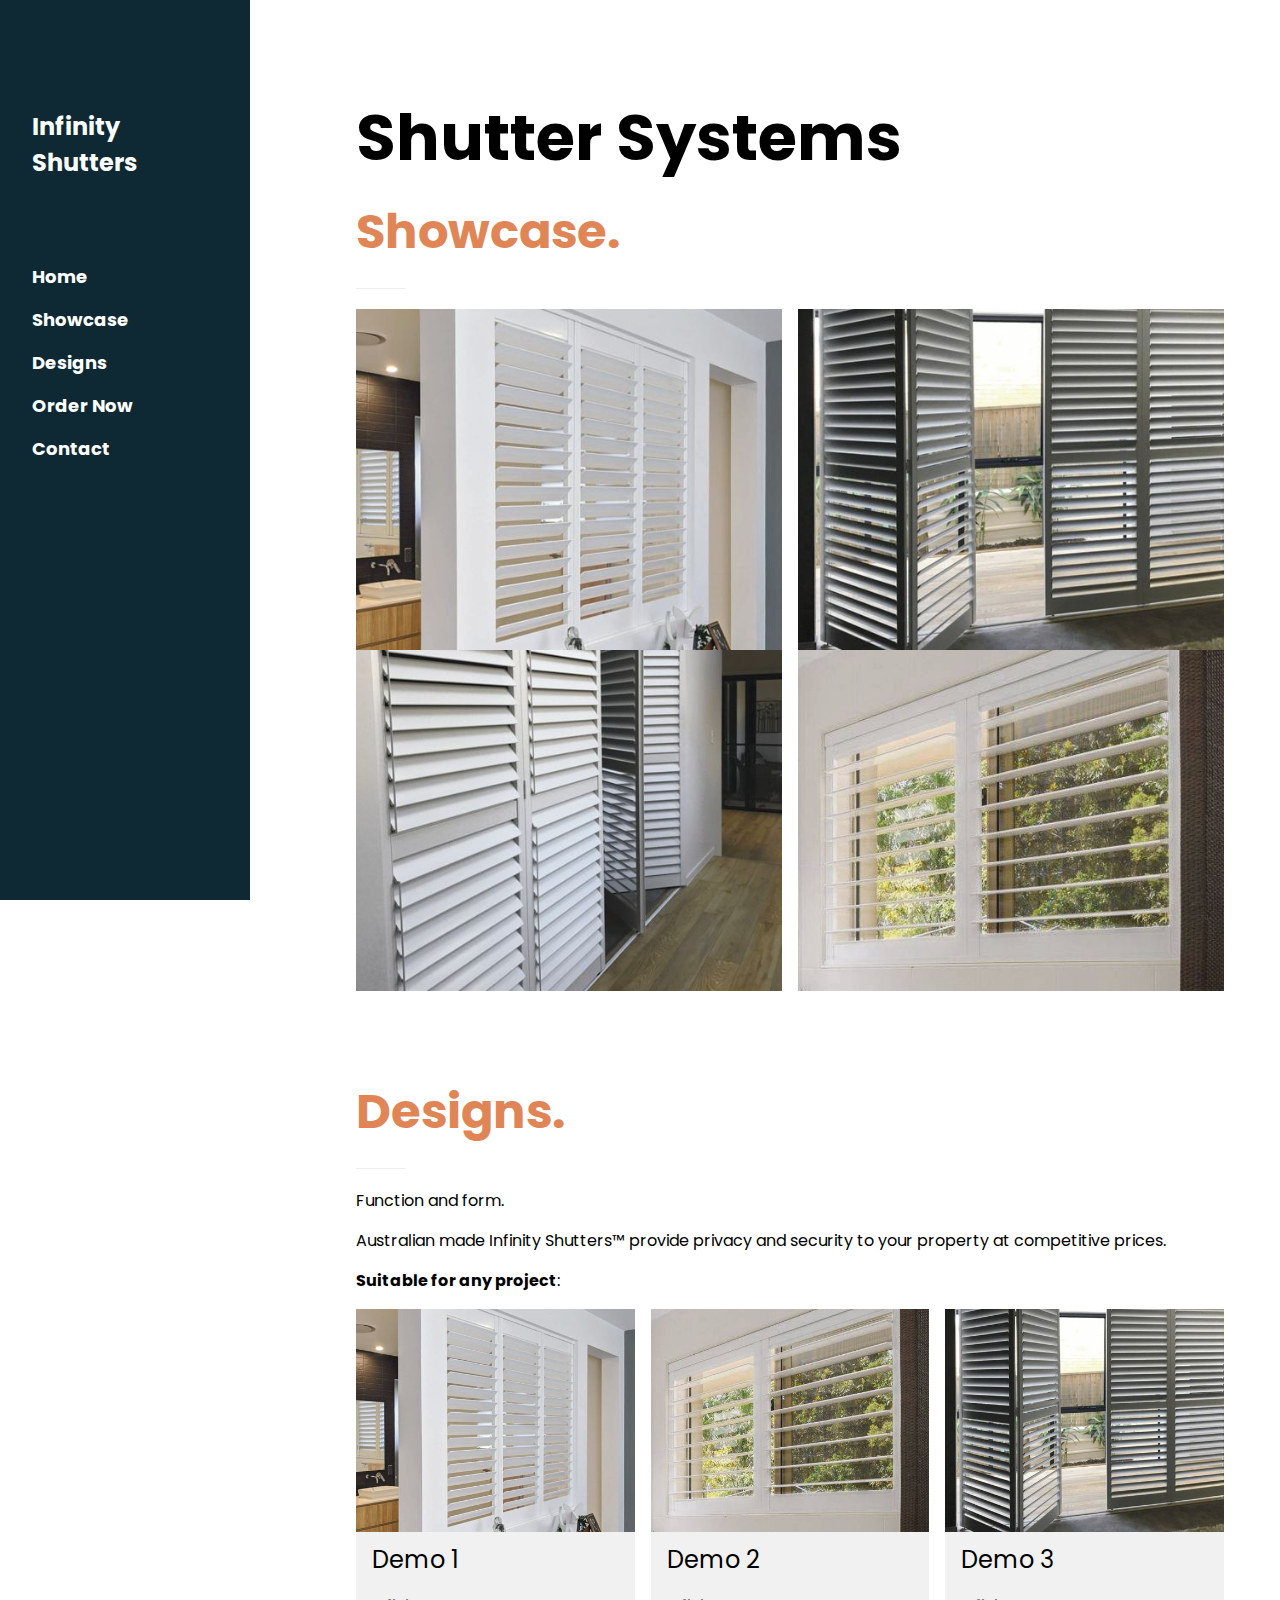
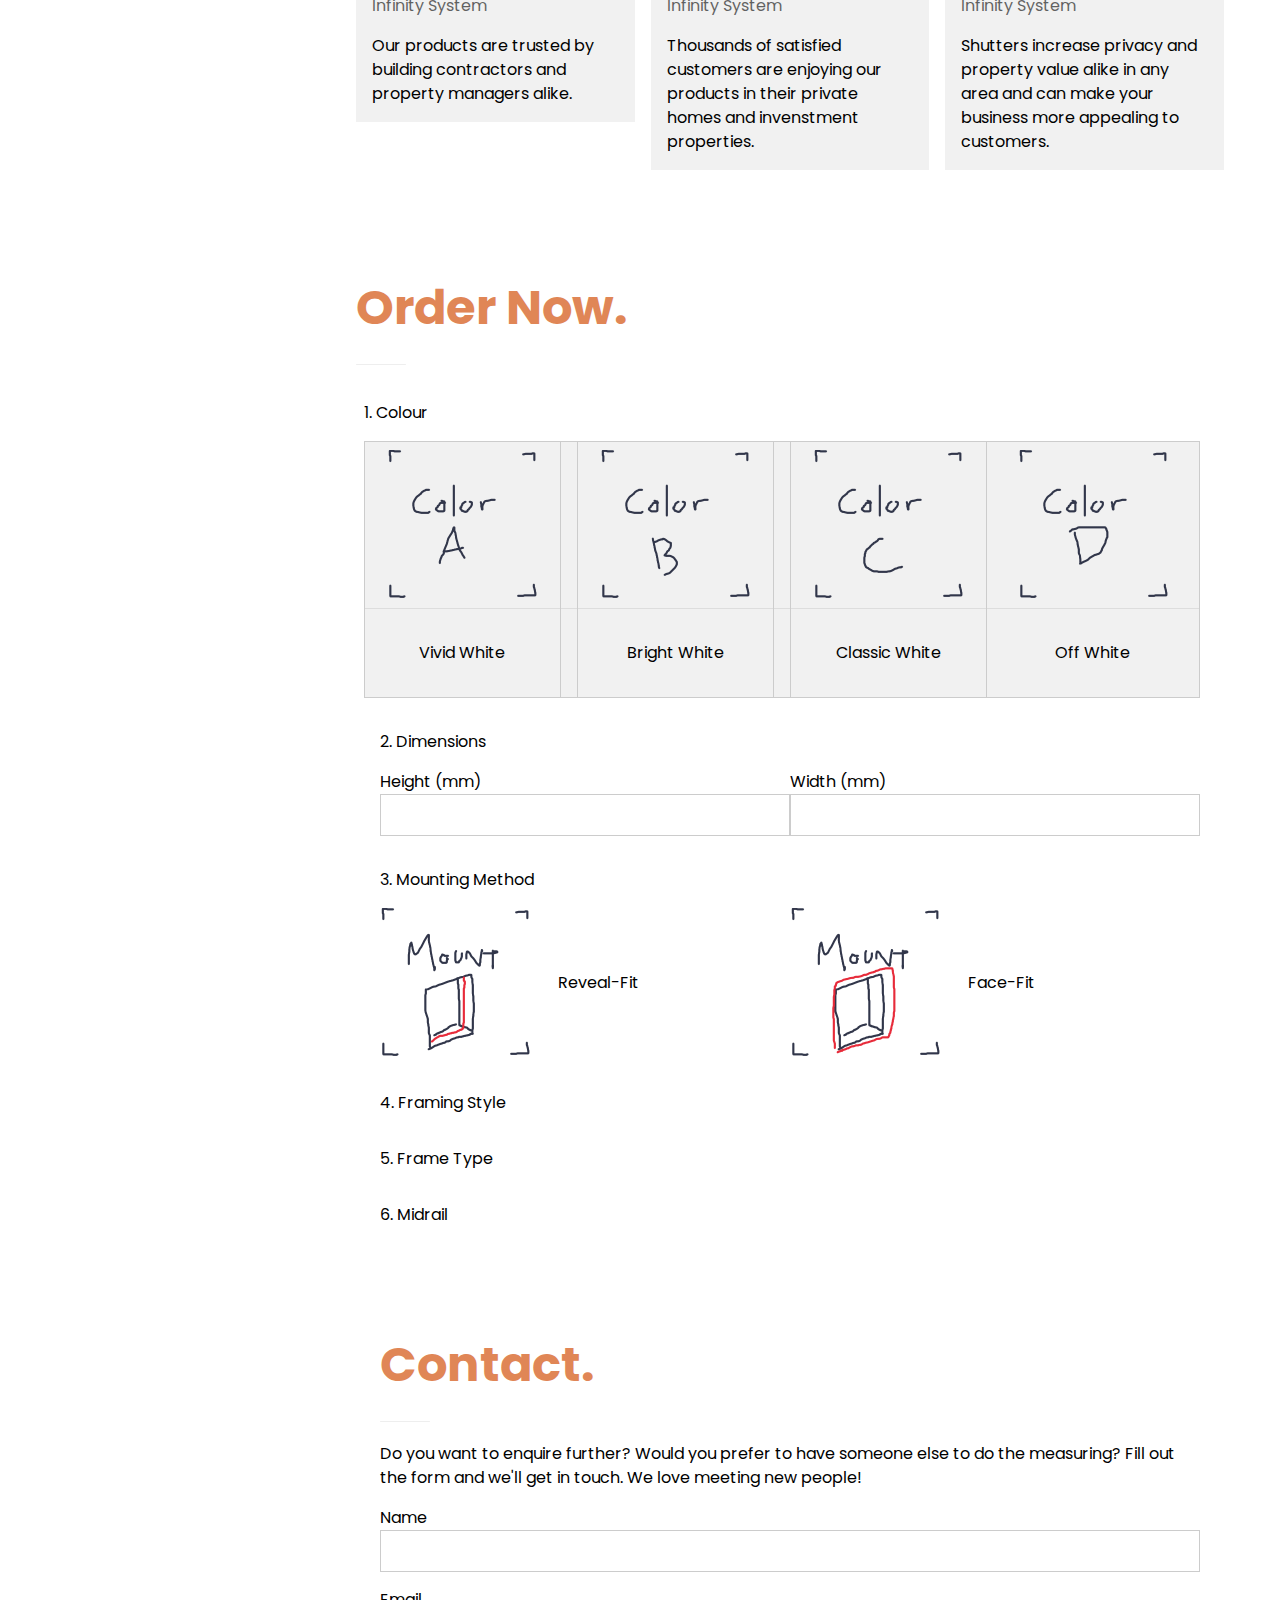
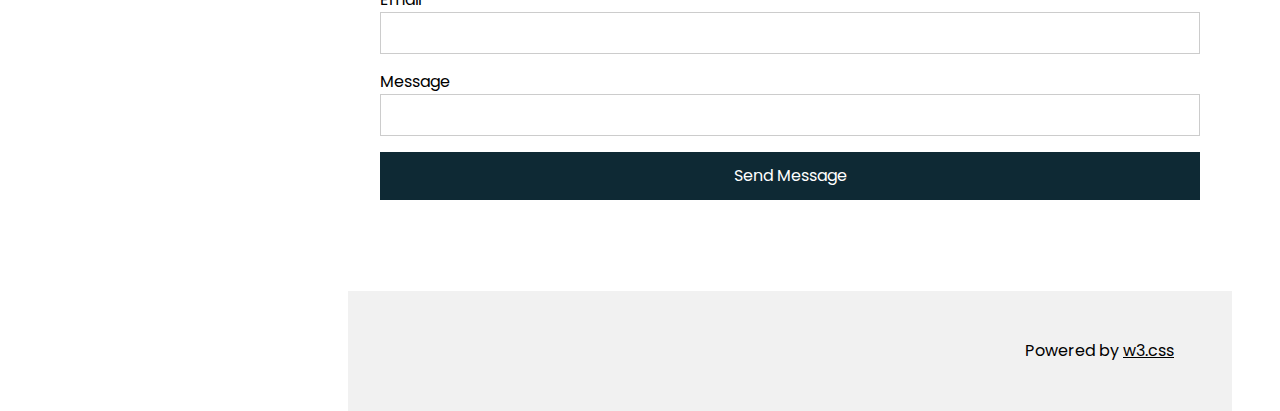
==== index.html @ ec39235b "Add files via upload" ====
<!DOCTYPE html>
<html lang="en">

<head>
<title>Infinity Plantation Shutters</title>
    <meta charset="UTF-8">
    <meta name="viewport" content="width=device-width, initial-scale=1">
    <link rel="stylesheet" href="styles.css">
    <link rel="stylesheet" href="https://fonts.googleapis.com/css?family=Poppins">

    <link rel="icon" href="img/ico_logo.png">
    <script src="code.js"></script> 

    <style>
        body,h1,h2,h3,h4,h5 {font-family: "Poppins", sans-serif}
        body {font-size:16px;}
        .w3-third img{margin-bottom:-6px;margin-top:16px;opacity:0.8;cursor:pointer}
        .w3-third img:hover{opacity:1}
    </style>
</head>

<body>
    <!-- Sidebar/menu -->
    <nav class="w3-sidebar theme-color w3-collapse w3-top w3-large w3-padding" style="z-index:3;width:250px;font-weight:bold;" id="mySidebar"><br>
        <a href="javascript:void(0)" onclick="w3_close()" class="w3-button w3-hide-large w3-display-topleft" style="width:100%;font-size:22px">Close Menu</a>
        <div class="w3-container">
            <h3 class="w3-padding-64"><b>Infinity<br>Shutters</b></h3>
        </div>
        <div class="w3-bar-block">
            <a href="#" onclick="w3_close()" class="w3-bar-item w3-button w3-hover-white">Home</a> 
            <a href="#showcase" onclick="w3_close()" class="w3-bar-item w3-button w3-hover-white">Showcase</a> 
            <a href="#designs" onclick="w3_close()" class="w3-bar-item w3-button w3-hover-white">Designs</a> 
            <a href="#order" onclick="w3_close()" class="w3-bar-item w3-button w3-hover-white">Order Now</a> 
            <a href="#contact" onclick="w3_close()" class="w3-bar-item w3-button w3-hover-white">Contact</a>
        </div>
    </nav>

    <!-- Top menu on small screens -->
    <header class="w3-container w3-top w3-hide-large theme-color w3-xlarge w3-padding">
    <a href="javascript:void(0)" class="w3-button theme-color w3-margin-right" onclick="w3_open()">☰</a>
    <span>Shutter Website</span>
    </header>

    <!-- Overlay effect when opening sidebar on small screens -->
    <div class="w3-overlay w3-hide-large" onclick="w3_close()" style="cursor:pointer" title="close side menu" id="myOverlay"></div>

    <!-- !PAGE CONTENT! -->
    <div class="w3-main" style="margin-left:340px;margin-right:40px">

    <!-- Header -->
    <div class="w3-container" style="margin-top:80px" id="showcase">
        <h1 class="w3-jumbo"><b>Shutter Systems</b></h1>
        <h1 class="w3-xxxlarge theme-text"><b>Showcase.</b></h1>
        <hr style="width:50px;border:5px solid theme-color" class="w3-round">
    </div>
    
    <!-- Photo grid (modal) -->
    <div class="w3-row-padding">
        <div class="w3-half">
            <img src="/img/thmb/inf1.jpg" style="width:100%" onclick="onClick(this)" alt="DESCRIBE IT TO ME">
            <img src="/img/thmb/inf2.jpg" style="width:100%" onclick="onClick(this)" alt="DESCRIBE IT TO ME">
        </div>

        <div class="w3-half">
            <img src="/img/thmb/inf3.jpg" style="width:100%" onclick="onClick(this)" alt="DESCRIBE IT TO ME">
            <img src="/img/thmb/inf4.jpg" style="width:100%" onclick="onClick(this)" alt="DESCRIBE IT TO ME">
        </div>
    </div>

    <!-- Modal for full size images on click-->
    <div id="modal01" class="w3-modal w3-black" style="padding-top:0" onclick="this.style.display='none'">
        <span class="w3-button w3-black w3-xxlarge w3-display-topright">×</span>
        <div class="w3-modal-content w3-animate-zoom w3-center w3-transparent w3-padding-64">
        <img id="img01" class="w3-image">
        <p id="caption"></p>
        </div>
    </div>
    
    <!-- Designs -->
    <div class="w3-container" id="designs" style="margin-top:75px">
        <h1 class="w3-xxxlarge theme-text"><b>Designs.</b></h1>
        <hr style="width:50px;border:5px solid theme-color" class="w3-round">
        <p>Function and form.</p>
        <p>Australian made Infinity Shutters™ provide privacy and security to your property at competitive prices.
        </p>
        <p><b>Suitable for any project</b>:</p>
    </div>

       <!-- Examples -->
    <div class="w3-row-padding">
        <div class="w3-col m4 w3-margin-bottom">
        <div class="w3-light-grey">
            <img src="/img/thmb/inf1.jpg" alt="productdemo 1" style="width:100%">
            <div class="w3-container">
            <h3>Demo 1</h3>
            <p class="w3-opacity">Infinity System</p>
            <p>Our products are trusted by building contractors and property managers alike.</p>
            </div>
        </div>
        </div>
        <div class="w3-col m4 w3-margin-bottom">
        <div class="w3-light-grey">
            <img src="/img/thmb/inf4.jpg" alt="productdemo 2" style="width:100%">
            <div class="w3-container">
            <h3>Demo 2</h3>
            <p class="w3-opacity">Infinity System</p>
            <p>Thousands of satisfied customers are enjoying our products in their private homes and invenstment properties.</p>
            </div>
        </div>
        </div>
        <div class="w3-col m4 w3-margin-bottom">
        <div class="w3-light-grey">
            <img src="/img/thmb/inf3.jpg" alt="productdemo 3" style="width:100%">
            <div class="w3-container">
            <h3>Demo 3</h3>
            <p class="w3-opacity">Infinity System</p>
            <p>Shutters increase privacy and property value alike in any area and can make your business more appealing to customers.</p>
            </div>
        </div>
        </div>
    </div>

    <!-- Order Form Header -->
    <div class="w3-container" id="order" style="margin-top:75px">
        <h1 class="w3-xxxlarge theme-text"><b>Order Now.</b></h1>
        <hr style="width:50px;border:5px solid theme-color" class="w3-round">
    </div>

    <!-- Order Pipeline -->
    <div class="w3-row-padding">
        
        <!-- color -->
        <div class="w3-container">
            <p>1. Colour</p>
            <div class="w3-quarter w3-margin-bottom">
                <ul class="w3-ul w3-light-grey w3-center w3-border w3-margin-right">
                    <li>
                        <img src="/img/options/color_a.png" style="width: 150px; height: 150px" onclick="" alt="vivid white">
                    </li>
                    <li class="w3-padding-16">
                        <p>Vivid White</p>
                    </li>
                </ul>
            </div>
            <div class="w3-quarter w3-margin-bottom">
                <ul class="w3-ul w3-light-grey w3-center w3-border w3-margin-right">
                    <li>
                        <img src="/img/options/color_b.png" style="width: 150px; height: 150px" onclick="" alt="vivid white">
                    </li>
                    <li class="w3-padding-16">
                        <p>Bright White</p>
                    </li>
                </ul>
            </div>
            <div class="w3-quarter w3-margin-bottom">
                <ul class="w3-ul w3-light-grey w3-center w3-border w3-margin-right">
                    <li>
                        <img src="/img/options/color_c.png" style="width: 150px; height: 150px" onclick="" alt="vivid white">
                    </li>
                    <li class="w3-padding-16">
                        <p>Classic White</p>
                    </li>
                </ul>
            </div>
            <div class="w3-fifth w3-margin-bottom">
                <ul class="w3-ul w3-light-grey w3-center w3-border w3-margin-right">
                    <li>
                        <img src="/img/options/color_d.png" style="width: 150px; height: 150px" onclick="" alt="vivid white">
                    </li>
                    <li class="w3-padding-16">
                        <p>Off White</p>
                    </li>
                </ul>
            </div>
        <div>

        <!-- Size -->
        <div class="w3-container">
            <p>2. Dimensions</p>
            <div class="w3-half w3-margin-bottom">
                <label>Height (mm)</label>
                <input class="w3-input w3-border" type="text" name="Height" required>
            </div>
            <div class="w3-half w3-margin-bottom">
                <label>Width (mm)</label>
                <input class="w3-input w3-border" type="text" name="Width" required>
            </div>
        </div>

        <!-- Mount -->
        <div class="w3-container">
            <p>3. Mounting Method</p>
            <div class="w3-half w3-margin-bottom">
                <img src="/img/options/mount_a.png" style="width: 150px; height: 150px" onclick="" alt="vivid white">
                <button class="w3-button w3-white w3-padding-large w3-hover-black">Reveal-Fit</button>
            </div>
            <div class="w3-half w3-margin-bottom">
                <img src="/img/options/mount_b.png" style="width: 150px; height: 150px" onclick="" alt="vivid white">
                <button class="w3-button w3-white w3-padding-large w3-hover-black">Face-Fit</button>
            </div>
        </div>

        <!-- Sides -->
        <div class="w3-container">
            <p>4. Framing Style</p>
        </div>

        <!-- Frame -->
        <div class="w3-container">
            <p>5. Frame Type</p>
        </div>

        <!-- Midrail -->
        <div class="w3-container">
            <p>6. Midrail</p>
        </div>

    </div>
    
    <!-- Contact -->
    <div class="w3-container" id="contact" style="margin-top:75px">
        <h1 class="w3-xxxlarge theme-text"><b>Contact.</b></h1>
        <hr style="width:50px;border:5px solid theme-color" class="w3-round">
        <p>Do you want to enquire further? Would you prefer to have someone else to do the measuring? Fill out the form and we'll get in touch. We love meeting new people!</p>
        <form action="/action_page.php" target="_blank">
            <div class="w3-section">
                <label>Name</label>
                <input class="w3-input w3-border" type="text" name="Name" required>
            </div>
            <div class="w3-section">
                <label>Email</label>
                <input class="w3-input w3-border" type="text" name="Email" required>
            </div>
            <div class="w3-section">
                <label>Message</label>
                <input class="w3-input w3-border" type="text" name="Message" required>
            </div>
            <button type="submit" class="w3-button w3-block w3-padding-large theme-color w3-margin-bottom">Send Message</button>
        </form>  
    </div>

    <!-- End page content -->
    </div>

    <!-- W3.CSS Container -->
    <div class="w3-light-grey w3-container w3-padding-32" style="margin-top:75px;padding-right:58px">
        <p class="w3-right">
            Powered by <a href="https://www.w3schools.com/w3css/default.asp" title="W3.CSS" target="_blank" class="w3-hover-opacity">w3.css</a>
        </p>
    </div>
</body>
</html>
---- styles.css ----
/* W3.CSS 4.15 December 2020 by Jan Egil and Borge Refsnes */
html{box-sizing:border-box}*,*:before,*:after{box-sizing:inherit}

/* Extract from normalize.css by Nicolas Gallagher and Jonathan Neal git.io/normalize */
html{-ms-text-size-adjust:100%;-webkit-text-size-adjust:100%}body{margin:0}
article,aside,details,figcaption,figure,footer,header,main,menu,nav,section{display:block}summary{display:list-item}
audio,canvas,progress,video{display:inline-block}progress{vertical-align:baseline}
audio:not([controls]){display:none;height:0}[hidden],template{display:none}
a{background-color:transparent}a:active,a:hover{outline-width:0}
abbr[title]{border-bottom:none;text-decoration:underline;text-decoration:underline dotted}
b,strong{font-weight:bolder}dfn{font-style:italic}mark{background:#ff0;color:#000}
small{font-size:80%}sub,sup{font-size:75%;line-height:0;position:relative;vertical-align:baseline}
sub{bottom:-0.25em}sup{top:-0.5em}figure{margin:1em 40px}img{border-style:none}
code,kbd,pre,samp{font-family:monospace,monospace;font-size:1em}hr{box-sizing:content-box;height:0;overflow:visible}
button,input,select,textarea,optgroup{font:inherit;margin:0}optgroup{font-weight:bold}
button,input{overflow:visible}button,select{text-transform:none}
button,[type=button],[type=reset],[type=submit]{-webkit-appearance:button}
button::-moz-focus-inner,[type=button]::-moz-focus-inner,[type=reset]::-moz-focus-inner,[type=submit]::-moz-focus-inner{border-style:none;padding:0}
button:-moz-focusring,[type=button]:-moz-focusring,[type=reset]:-moz-focusring,[type=submit]:-moz-focusring{outline:1px dotted ButtonText}
fieldset{border:1px solid #c0c0c0;margin:0 2px;padding:.35em .625em .75em}
legend{color:inherit;display:table;max-width:100%;padding:0;white-space:normal}textarea{overflow:auto}
[type=checkbox],[type=radio]{padding:0}
[type=number]::-webkit-inner-spin-button,[type=number]::-webkit-outer-spin-button{height:auto}
[type=search]{-webkit-appearance:textfield;outline-offset:-2px}
[type=search]::-webkit-search-decoration{-webkit-appearance:none}
::-webkit-file-upload-button{-webkit-appearance:button;font:inherit}
/* End extract */

html,body{font-family:Verdana,sans-serif;font-size:15px;line-height:1.5}html{overflow-x:hidden}
h1{font-size:36px}h2{font-size:30px}h3{font-size:24px}h4{font-size:20px}h5{font-size:18px}h6{font-size:16px}
.w3-serif{font-family:serif}.w3-sans-serif{font-family:sans-serif}.w3-cursive{font-family:cursive}.w3-monospace{font-family:monospace}
h1,h2,h3,h4,h5,h6{font-family:"Segoe UI",Arial,sans-serif;font-weight:400;margin:10px 0}.w3-wide{letter-spacing:4px}
hr{border:0;border-top:1px solid #eee;margin:20px 0}
.w3-image{max-width:100%;height:auto}img{vertical-align:middle}a{color:inherit}
.w3-table,.w3-table-all{border-collapse:collapse;border-spacing:0;width:100%;display:table}.w3-table-all{border:1px solid #ccc}
.w3-bordered tr,.w3-table-all tr{border-bottom:1px solid #ddd}.w3-striped tbody tr:nth-child(even){background-color:#f1f1f1}
.w3-table-all tr:nth-child(odd){background-color:#fff}.w3-table-all tr:nth-child(even){background-color:#f1f1f1}
.w3-hoverable tbody tr:hover,.w3-ul.w3-hoverable li:hover{background-color:#ccc}.w3-centered tr th,.w3-centered tr td{text-align:center}
.w3-table td,.w3-table th,.w3-table-all td,.w3-table-all th{padding:8px 8px;display:table-cell;text-align:left;vertical-align:top}
.w3-table th:first-child,.w3-table td:first-child,.w3-table-all th:first-child,.w3-table-all td:first-child{padding-left:16px}
.w3-btn,.w3-button{border:none;display:inline-block;padding:8px 16px;vertical-align:middle;overflow:hidden;text-decoration:none;color:inherit;background-color:inherit;text-align:center;cursor:pointer;white-space:nowrap}
.w3-btn:hover{box-shadow:0 8px 16px 0 rgba(0,0,0,0.2),0 6px 20px 0 rgba(0,0,0,0.19)}
.w3-btn,.w3-button{-webkit-touch-callout:none;-webkit-user-select:none;-khtml-user-select:none;-moz-user-select:none;-ms-user-select:none;user-select:none}   
.w3-disabled,.w3-btn:disabled,.w3-button:disabled{cursor:not-allowed;opacity:0.3}.w3-disabled *,:disabled *{pointer-events:none}
.w3-btn.w3-disabled:hover,.w3-btn:disabled:hover{box-shadow:none}
.w3-badge,.w3-tag{background-color:#000;color:#fff;display:inline-block;padding-left:8px;padding-right:8px;text-align:center}.w3-badge{border-radius:50%}
.w3-ul{list-style-type:none;padding:0;margin:0}.w3-ul li{padding:8px 16px;border-bottom:1px solid #ddd}.w3-ul li:last-child{border-bottom:none}
.w3-tooltip,.w3-display-container{position:relative}.w3-tooltip .w3-text{display:none}.w3-tooltip:hover .w3-text{display:inline-block}
.w3-ripple:active{opacity:0.5}.w3-ripple{transition:opacity 0s}
.w3-input{padding:8px;display:block;border:none;border-bottom:1px solid #ccc;width:100%}
.w3-select{padding:9px 0;width:100%;border:none;border-bottom:1px solid #ccc}
.w3-dropdown-click,.w3-dropdown-hover{position:relative;display:inline-block;cursor:pointer}
.w3-dropdown-hover:hover .w3-dropdown-content{display:block}
.w3-dropdown-hover:first-child,.w3-dropdown-click:hover{background-color:#ccc;color:#000}
.w3-dropdown-hover:hover > .w3-button:first-child,.w3-dropdown-click:hover > .w3-button:first-child{background-color:#ccc;color:#000}
.w3-dropdown-content{cursor:auto;color:#000;background-color:#fff;display:none;position:absolute;min-width:160px;margin:0;padding:0;z-index:1}
.w3-check,.w3-radio{width:24px;height:24px;position:relative;top:6px}
.w3-sidebar{height:100%;width:200px;background-color:#fff;position:fixed!important;z-index:1;overflow:auto}
.w3-bar-block .w3-dropdown-hover,.w3-bar-block .w3-dropdown-click{width:100%}
.w3-bar-block .w3-dropdown-hover .w3-dropdown-content,.w3-bar-block .w3-dropdown-click .w3-dropdown-content{min-width:100%}
.w3-bar-block .w3-dropdown-hover .w3-button,.w3-bar-block .w3-dropdown-click .w3-button{width:100%;text-align:left;padding:8px 16px}
.w3-main,#main{transition:margin-left .4s}
.w3-modal{z-index:3;display:none;padding-top:100px;position:fixed;left:0;top:0;width:100%;height:100%;overflow:auto;background-color:rgb(0,0,0);background-color:rgba(0,0,0,0.4)}
.w3-modal-content{margin:auto;background-color:#fff;position:relative;padding:0;outline:0;width:600px}
.w3-bar{width:100%;overflow:hidden}.w3-center .w3-bar{display:inline-block;width:auto}
.w3-bar .w3-bar-item{padding:8px 16px;float:left;width:auto;border:none;display:block;outline:0}
.w3-bar .w3-dropdown-hover,.w3-bar .w3-dropdown-click{position:static;float:left}
.w3-bar .w3-button{white-space:normal}
.w3-bar-block .w3-bar-item{width:100%;display:block;padding:8px 16px;text-align:left;border:none;white-space:normal;float:none;outline:0}
.w3-bar-block.w3-center .w3-bar-item{text-align:center}.w3-block{display:block;width:100%}
.w3-responsive{display:block;overflow-x:auto}
.w3-container:after,.w3-container:before,.w3-panel:after,.w3-panel:before,.w3-row:after,.w3-row:before,.w3-row-padding:after,.w3-row-padding:before,
.w3-cell-row:before,.w3-cell-row:after,.w3-clear:after,.w3-clear:before,.w3-bar:before,.w3-bar:after{content:"";display:table;clear:both}
.w3-col,.w3-half,.w3-third,.w3-twothird,.w3-threequarter,.w3-quarter{float:left;width:100%}
.w3-col.s1{width:8.33333%}.w3-col.s2{width:16.66666%}.w3-col.s3{width:24.99999%}.w3-col.s4{width:33.33333%}
.w3-col.s5{width:41.66666%}.w3-col.s6{width:49.99999%}.w3-col.s7{width:58.33333%}.w3-col.s8{width:66.66666%}
.w3-col.s9{width:74.99999%}.w3-col.s10{width:83.33333%}.w3-col.s11{width:91.66666%}.w3-col.s12{width:99.99999%}
@media (min-width:601px){.w3-col.m1{width:8.33333%}.w3-col.m2{width:16.66666%}.w3-col.m3,.w3-quarter{width:24.99999%}.w3-col.m4,.w3-third{width:33.33333%}
.w3-col.m5{width:41.66666%}.w3-col.m6,.w3-half{width:49.99999%}.w3-col.m7{width:58.33333%}.w3-col.m8,.w3-twothird{width:66.66666%}
.w3-col.m9,.w3-threequarter{width:74.99999%}.w3-col.m10{width:83.33333%}.w3-col.m11{width:91.66666%}.w3-col.m12{width:99.99999%}}
@media (min-width:993px){.w3-col.l1{width:8.33333%}.w3-col.l2{width:16.66666%}.w3-col.l3{width:24.99999%}.w3-col.l4{width:33.33333%}
.w3-col.l5{width:41.66666%}.w3-col.l6{width:49.99999%}.w3-col.l7{width:58.33333%}.w3-col.l8{width:66.66666%}
.w3-col.l9{width:74.99999%}.w3-col.l10{width:83.33333%}.w3-col.l11{width:91.66666%}.w3-col.l12{width:99.99999%}}
.w3-rest{overflow:hidden}.w3-stretch{margin-left:-16px;margin-right:-16px}
.w3-content,.w3-auto{margin-left:auto;margin-right:auto}.w3-content{max-width:980px}.w3-auto{max-width:1140px}
.w3-cell-row{display:table;width:100%}.w3-cell{display:table-cell}
.w3-cell-top{vertical-align:top}.w3-cell-middle{vertical-align:middle}.w3-cell-bottom{vertical-align:bottom}
.w3-hide{display:none!important}.w3-show-block,.w3-show{display:block!important}.w3-show-inline-block{display:inline-block!important}
@media (max-width:1205px){.w3-auto{max-width:95%}}
@media (max-width:600px){.w3-modal-content{margin:0 10px;width:auto!important}.w3-modal{padding-top:30px}
.w3-dropdown-hover.w3-mobile .w3-dropdown-content,.w3-dropdown-click.w3-mobile .w3-dropdown-content{position:relative}	
.w3-hide-small{display:none!important}.w3-mobile{display:block;width:100%!important}.w3-bar-item.w3-mobile,.w3-dropdown-hover.w3-mobile,.w3-dropdown-click.w3-mobile{text-align:center}
.w3-dropdown-hover.w3-mobile,.w3-dropdown-hover.w3-mobile .w3-btn,.w3-dropdown-hover.w3-mobile .w3-button,.w3-dropdown-click.w3-mobile,.w3-dropdown-click.w3-mobile .w3-btn,.w3-dropdown-click.w3-mobile .w3-button{width:100%}}
@media (max-width:768px){.w3-modal-content{width:500px}.w3-modal{padding-top:50px}}
@media (min-width:993px){.w3-modal-content{width:900px}.w3-hide-large{display:none!important}.w3-sidebar.w3-collapse{display:block!important}}
@media (max-width:992px) and (min-width:601px){.w3-hide-medium{display:none!important}}
@media (max-width:992px){.w3-sidebar.w3-collapse{display:none}.w3-main{margin-left:0!important;margin-right:0!important}.w3-auto{max-width:100%}}
.w3-top,.w3-bottom{position:fixed;width:100%;z-index:1}.w3-top{top:0}.w3-bottom{bottom:0}
.w3-overlay{position:fixed;display:none;width:100%;height:100%;top:0;left:0;right:0;bottom:0;background-color:rgba(0,0,0,0.5);z-index:2}
.w3-display-topleft{position:absolute;left:0;top:0}.w3-display-topright{position:absolute;right:0;top:0}
.w3-display-bottomleft{position:absolute;left:0;bottom:0}.w3-display-bottomright{position:absolute;right:0;bottom:0}
.w3-display-middle{position:absolute;top:50%;left:50%;transform:translate(-50%,-50%);-ms-transform:translate(-50%,-50%)}
.w3-display-left{position:absolute;top:50%;left:0%;transform:translate(0%,-50%);-ms-transform:translate(-0%,-50%)}
.w3-display-right{position:absolute;top:50%;right:0%;transform:translate(0%,-50%);-ms-transform:translate(0%,-50%)}
.w3-display-topmiddle{position:absolute;left:50%;top:0;transform:translate(-50%,0%);-ms-transform:translate(-50%,0%)}
.w3-display-bottommiddle{position:absolute;left:50%;bottom:0;transform:translate(-50%,0%);-ms-transform:translate(-50%,0%)}
.w3-display-container:hover .w3-display-hover{display:block}.w3-display-container:hover span.w3-display-hover{display:inline-block}.w3-display-hover{display:none}
.w3-display-position{position:absolute}
.w3-circle{border-radius:50%}
.w3-round-small{border-radius:2px}.w3-round,.w3-round-medium{border-radius:4px}.w3-round-large{border-radius:8px}.w3-round-xlarge{border-radius:16px}.w3-round-xxlarge{border-radius:32px}
.w3-row-padding,.w3-row-padding>.w3-half,.w3-row-padding>.w3-third,.w3-row-padding>.w3-twothird,.w3-row-padding>.w3-threequarter,.w3-row-padding>.w3-quarter,.w3-row-padding>.w3-col{padding:0 8px}
.w3-container,.w3-panel{padding:0.01em 16px}.w3-panel{margin-top:16px;margin-bottom:16px}
.w3-code,.w3-codespan{font-family:Consolas,"courier new";font-size:16px}
.w3-code{width:auto;background-color:#fff;padding:8px 12px;border-left:4px solid #4CAF50;word-wrap:break-word}
.w3-codespan{color:crimson;background-color:#f1f1f1;padding-left:4px;padding-right:4px;font-size:110%}
.w3-card,.w3-card-2{box-shadow:0 2px 5px 0 rgba(0,0,0,0.16),0 2px 10px 0 rgba(0,0,0,0.12)}
.w3-card-4,.w3-hover-shadow:hover{box-shadow:0 4px 10px 0 rgba(0,0,0,0.2),0 4px 20px 0 rgba(0,0,0,0.19)}
.w3-spin{animation:w3-spin 2s infinite linear}@keyframes w3-spin{0%{transform:rotate(0deg)}100%{transform:rotate(359deg)}}
.w3-animate-fading{animation:fading 10s infinite}@keyframes fading{0%{opacity:0}50%{opacity:1}100%{opacity:0}}
.w3-animate-opacity{animation:opac 0.8s}@keyframes opac{from{opacity:0} to{opacity:1}}
.w3-animate-top{position:relative;animation:animatetop 0.4s}@keyframes animatetop{from{top:-300px;opacity:0} to{top:0;opacity:1}}
.w3-animate-left{position:relative;animation:animateleft 0.4s}@keyframes animateleft{from{left:-300px;opacity:0} to{left:0;opacity:1}}
.w3-animate-right{position:relative;animation:animateright 0.4s}@keyframes animateright{from{right:-300px;opacity:0} to{right:0;opacity:1}}
.w3-animate-bottom{position:relative;animation:animatebottom 0.4s}@keyframes animatebottom{from{bottom:-300px;opacity:0} to{bottom:0;opacity:1}}
.w3-animate-zoom {animation:animatezoom 0.6s}@keyframes animatezoom{from{transform:scale(0)} to{transform:scale(1)}}
.w3-animate-input{transition:width 0.4s ease-in-out}.w3-animate-input:focus{width:100%!important}
.w3-opacity,.w3-hover-opacity:hover{opacity:0.60}.w3-opacity-off,.w3-hover-opacity-off:hover{opacity:1}
.w3-opacity-max{opacity:0.25}.w3-opacity-min{opacity:0.75}
.w3-greyscale-max,.w3-grayscale-max,.w3-hover-greyscale:hover,.w3-hover-grayscale:hover{filter:grayscale(100%)}
.w3-greyscale,.w3-grayscale{filter:grayscale(75%)}.w3-greyscale-min,.w3-grayscale-min{filter:grayscale(50%)}
.w3-sepia{filter:sepia(75%)}.w3-sepia-max,.w3-hover-sepia:hover{filter:sepia(100%)}.w3-sepia-min{filter:sepia(50%)}
.w3-tiny{font-size:10px!important}.w3-small{font-size:12px!important}.w3-medium{font-size:15px!important}.w3-large{font-size:18px!important}
.w3-xlarge{font-size:24px!important}.w3-xxlarge{font-size:36px!important}.w3-xxxlarge{font-size:48px!important}.w3-jumbo{font-size:64px!important}
.w3-left-align{text-align:left!important}.w3-right-align{text-align:right!important}.w3-justify{text-align:justify!important}.w3-center{text-align:center!important}
.w3-border-0{border:0!important}.w3-border{border:1px solid #ccc!important}
.w3-border-top{border-top:1px solid #ccc!important}.w3-border-bottom{border-bottom:1px solid #ccc!important}
.w3-border-left{border-left:1px solid #ccc!important}.w3-border-right{border-right:1px solid #ccc!important}
.w3-topbar{border-top:6px solid #ccc!important}.w3-bottombar{border-bottom:6px solid #ccc!important}
.w3-leftbar{border-left:6px solid #ccc!important}.w3-rightbar{border-right:6px solid #ccc!important}
.w3-section,.w3-code{margin-top:16px!important;margin-bottom:16px!important}
.w3-margin{margin:16px!important}.w3-margin-top{margin-top:16px!important}.w3-margin-bottom{margin-bottom:16px!important}
.w3-margin-left{margin-left:16px!important}.w3-margin-right{margin-right:16px!important}
.w3-padding-small{padding:4px 8px!important}.w3-padding{padding:8px 16px!important}.w3-padding-large{padding:12px 24px!important}
.w3-padding-16{padding-top:16px!important;padding-bottom:16px!important}.w3-padding-24{padding-top:24px!important;padding-bottom:24px!important}
.w3-padding-32{padding-top:32px!important;padding-bottom:32px!important}.w3-padding-48{padding-top:48px!important;padding-bottom:48px!important}
.w3-padding-64{padding-top:64px!important;padding-bottom:64px!important}
.w3-padding-top-64{padding-top:64px!important}.w3-padding-top-48{padding-top:48px!important}
.w3-padding-top-32{padding-top:32px!important}.w3-padding-top-24{padding-top:24px!important}
.w3-left{float:left!important}.w3-right{float:right!important}
.w3-button:hover{color:#000!important;background-color:#ccc!important}
.w3-transparent,.w3-hover-none:hover{background-color:transparent!important}
.w3-hover-none:hover{box-shadow:none!important}

/* Colors */
.theme-color, .theme-color:hover {color:#fff!important;background-color:#0e2934!important}
.theme-text {color:#e08656!important}
.theme-border, .theme-border:hover {border-color:#0e2934!important}
.w3-amber,.w3-hover-amber:hover{color:#000!important;background-color:#ffc107!important}
.w3-aqua,.w3-hover-aqua:hover{color:#000!important;background-color:#00ffff!important}
.w3-blue,.w3-hover-blue:hover{color:#fff!important;background-color:#2196F3!important}
.w3-light-blue,.w3-hover-light-blue:hover{color:#000!important;background-color:#87CEEB!important}
.w3-brown,.w3-hover-brown:hover{color:#fff!important;background-color:#795548!important}
.w3-cyan,.w3-hover-cyan:hover{color:#000!important;background-color:#00bcd4!important}
.w3-blue-grey,.w3-hover-blue-grey:hover,.w3-blue-gray,.w3-hover-blue-gray:hover{color:#fff!important;background-color:#607d8b!important}
.w3-green,.w3-hover-green:hover{color:#fff!important;background-color:#4CAF50!important}
.w3-light-green,.w3-hover-light-green:hover{color:#000!important;background-color:#8bc34a!important}
.w3-indigo,.w3-hover-indigo:hover{color:#fff!important;background-color:#3f51b5!important}
.w3-khaki,.w3-hover-khaki:hover{color:#000!important;background-color:#f0e68c!important}
.w3-lime,.w3-hover-lime:hover{color:#000!important;background-color:#cddc39!important}
.w3-orange,.w3-hover-orange:hover{color:#000!important;background-color:#ff9800!important}
.w3-deep-orange,.w3-hover-deep-orange:hover{color:#fff!important;background-color:#ff5722!important}
.w3-pink,.w3-hover-pink:hover{color:#fff!important;background-color:#e91e63!important}
.w3-purple,.w3-hover-purple:hover{color:#fff!important;background-color:#9c27b0!important}
.w3-deep-purple,.w3-hover-deep-purple:hover{color:#fff!important;background-color:#673ab7!important}
.w3-red,.w3-hover-red:hover{color:#fff!important;background-color:#f44336!important}
.w3-sand,.w3-hover-sand:hover{color:#000!important;background-color:#fdf5e6!important}
.w3-teal,.w3-hover-teal:hover{color:#fff!important;background-color:#009688!important}
.w3-yellow,.w3-hover-yellow:hover{color:#000!important;background-color:#ffeb3b!important}
.w3-white,.w3-hover-white:hover{color:#000!important;background-color:#fff!important}
.w3-black,.w3-hover-black:hover{color:#fff!important;background-color:#000!important}
.w3-grey,.w3-hover-grey:hover,.w3-gray,.w3-hover-gray:hover{color:#000!important;background-color:#9e9e9e!important}
.w3-light-grey,.w3-hover-light-grey:hover,.w3-light-gray,.w3-hover-light-gray:hover{color:#000!important;background-color:#f1f1f1!important}
.w3-dark-grey,.w3-hover-dark-grey:hover,.w3-dark-gray,.w3-hover-dark-gray:hover{color:#fff!important;background-color:#616161!important}
.w3-pale-red,.w3-hover-pale-red:hover{color:#000!important;background-color:#ffdddd!important}
.w3-pale-green,.w3-hover-pale-green:hover{color:#000!important;background-color:#ddffdd!important}
.w3-pale-yellow,.w3-hover-pale-yellow:hover{color:#000!important;background-color:#ffffcc!important}
.w3-pale-blue,.w3-hover-pale-blue:hover{color:#000!important;background-color:#ddffff!important}
.w3-text-amber,.w3-hover-text-amber:hover{color:#ffc107!important}
.w3-text-aqua,.w3-hover-text-aqua:hover{color:#00ffff!important}
.w3-text-blue,.w3-hover-text-blue:hover{color:#2196F3!important}
.w3-text-light-blue,.w3-hover-text-light-blue:hover{color:#87CEEB!important}
.w3-text-brown,.w3-hover-text-brown:hover{color:#795548!important}
.w3-text-cyan,.w3-hover-text-cyan:hover{color:#00bcd4!important}
.w3-text-blue-grey,.w3-hover-text-blue-grey:hover,.w3-text-blue-gray,.w3-hover-text-blue-gray:hover{color:#607d8b!important}
.w3-text-green,.w3-hover-text-green:hover{color:#4CAF50!important}
.w3-text-light-green,.w3-hover-text-light-green:hover{color:#8bc34a!important}
.w3-text-indigo,.w3-hover-text-indigo:hover{color:#3f51b5!important}
.w3-text-khaki,.w3-hover-text-khaki:hover{color:#b4aa50!important}
.w3-text-lime,.w3-hover-text-lime:hover{color:#cddc39!important}
.w3-text-orange,.w3-hover-text-orange:hover{color:#ff9800!important}
.w3-text-deep-orange,.w3-hover-text-deep-orange:hover{color:#ff5722!important}
.w3-text-pink,.w3-hover-text-pink:hover{color:#e91e63!important}
.w3-text-purple,.w3-hover-text-purple:hover{color:#9c27b0!important}
.w3-text-deep-purple,.w3-hover-text-deep-purple:hover{color:#673ab7!important}
.w3-text-red,.w3-hover-text-red:hover{color:#f44336!important}
.w3-text-sand,.w3-hover-text-sand:hover{color:#fdf5e6!important}
.w3-text-teal,.w3-hover-text-teal:hover{color:#009688!important}
.w3-text-yellow,.w3-hover-text-yellow:hover{color:#d2be0e!important}
.w3-text-white,.w3-hover-text-white:hover{color:#fff!important}
.w3-text-black,.w3-hover-text-black:hover{color:#000!important}
.w3-text-grey,.w3-hover-text-grey:hover,.w3-text-gray,.w3-hover-text-gray:hover{color:#757575!important}
.w3-text-light-grey,.w3-hover-text-light-grey:hover,.w3-text-light-gray,.w3-hover-text-light-gray:hover{color:#f1f1f1!important}
.w3-text-dark-grey,.w3-hover-text-dark-grey:hover,.w3-text-dark-gray,.w3-hover-text-dark-gray:hover{color:#3a3a3a!important}
.w3-border-amber,.w3-hover-border-amber:hover{border-color:#ffc107!important}
.w3-border-aqua,.w3-hover-border-aqua:hover{border-color:#00ffff!important}
.w3-border-blue,.w3-hover-border-blue:hover{border-color:#2196F3!important}
.w3-border-light-blue,.w3-hover-border-light-blue:hover{border-color:#87CEEB!important}
.w3-border-brown,.w3-hover-border-brown:hover{border-color:#795548!important}
.w3-border-cyan,.w3-hover-border-cyan:hover{border-color:#00bcd4!important}
.w3-border-blue-grey,.w3-hover-border-blue-grey:hover,.w3-border-blue-gray,.w3-hover-border-blue-gray:hover{border-color:#607d8b!important}
.w3-border-green,.w3-hover-border-green:hover{border-color:#4CAF50!important}
.w3-border-light-green,.w3-hover-border-light-green:hover{border-color:#8bc34a!important}
.w3-border-indigo,.w3-hover-border-indigo:hover{border-color:#3f51b5!important}
.w3-border-khaki,.w3-hover-border-khaki:hover{border-color:#f0e68c!important}
.w3-border-lime,.w3-hover-border-lime:hover{border-color:#cddc39!important}
.w3-border-orange,.w3-hover-border-orange:hover{border-color:#ff9800!important}
.w3-border-deep-orange,.w3-hover-border-deep-orange:hover{border-color:#ff5722!important}
.w3-border-pink,.w3-hover-border-pink:hover{border-color:#e91e63!important}
.w3-border-purple,.w3-hover-border-purple:hover{border-color:#9c27b0!important}
.w3-border-deep-purple,.w3-hover-border-deep-purple:hover{border-color:#673ab7!important}
.w3-border-red,.w3-hover-border-red:hover{border-color:#f44336!important}
.w3-border-sand,.w3-hover-border-sand:hover{border-color:#fdf5e6!important}
.w3-border-teal,.w3-hover-border-teal:hover{border-color:#009688!important}
.w3-border-yellow,.w3-hover-border-yellow:hover{border-color:#ffeb3b!important}
.w3-border-white,.w3-hover-border-white:hover{border-color:#fff!important}
.w3-border-black,.w3-hover-border-black:hover{border-color:#000!important}
.w3-border-grey,.w3-hover-border-grey:hover,.w3-border-gray,.w3-hover-border-gray:hover{border-color:#9e9e9e!important}
.w3-border-light-grey,.w3-hover-border-light-grey:hover,.w3-border-light-gray,.w3-hover-border-light-gray:hover{border-color:#f1f1f1!important}
.w3-border-dark-grey,.w3-hover-border-dark-grey:hover,.w3-border-dark-gray,.w3-hover-border-dark-gray:hover{border-color:#616161!important}
.w3-border-pale-red,.w3-hover-border-pale-red:hover{border-color:#ffe7e7!important}.w3-border-pale-green,.w3-hover-border-pale-green:hover{border-color:#e7ffe7!important}
.w3-border-pale-yellow,.w3-hover-border-pale-yellow:hover{border-color:#ffffcc!important}.w3-border-pale-blue,.w3-hover-border-pale-blue:hover{border-color:#e7ffff!important}
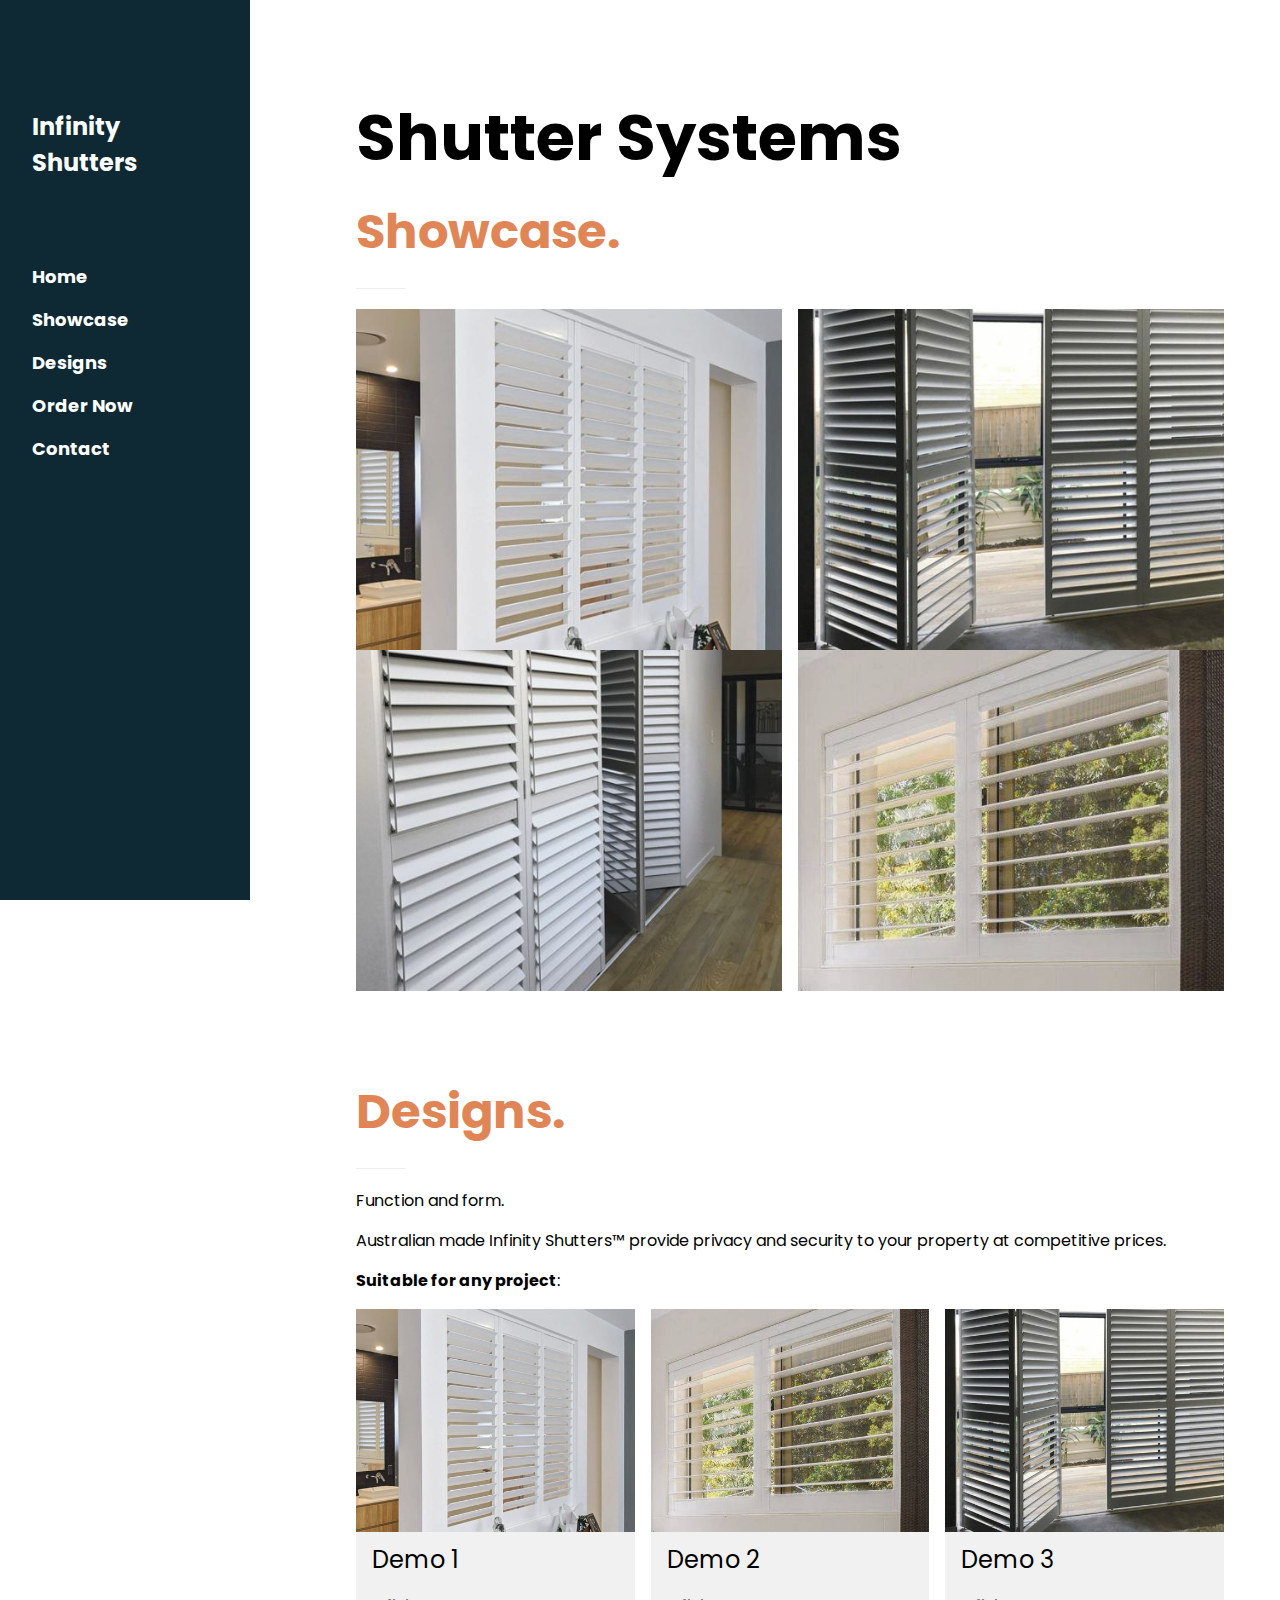
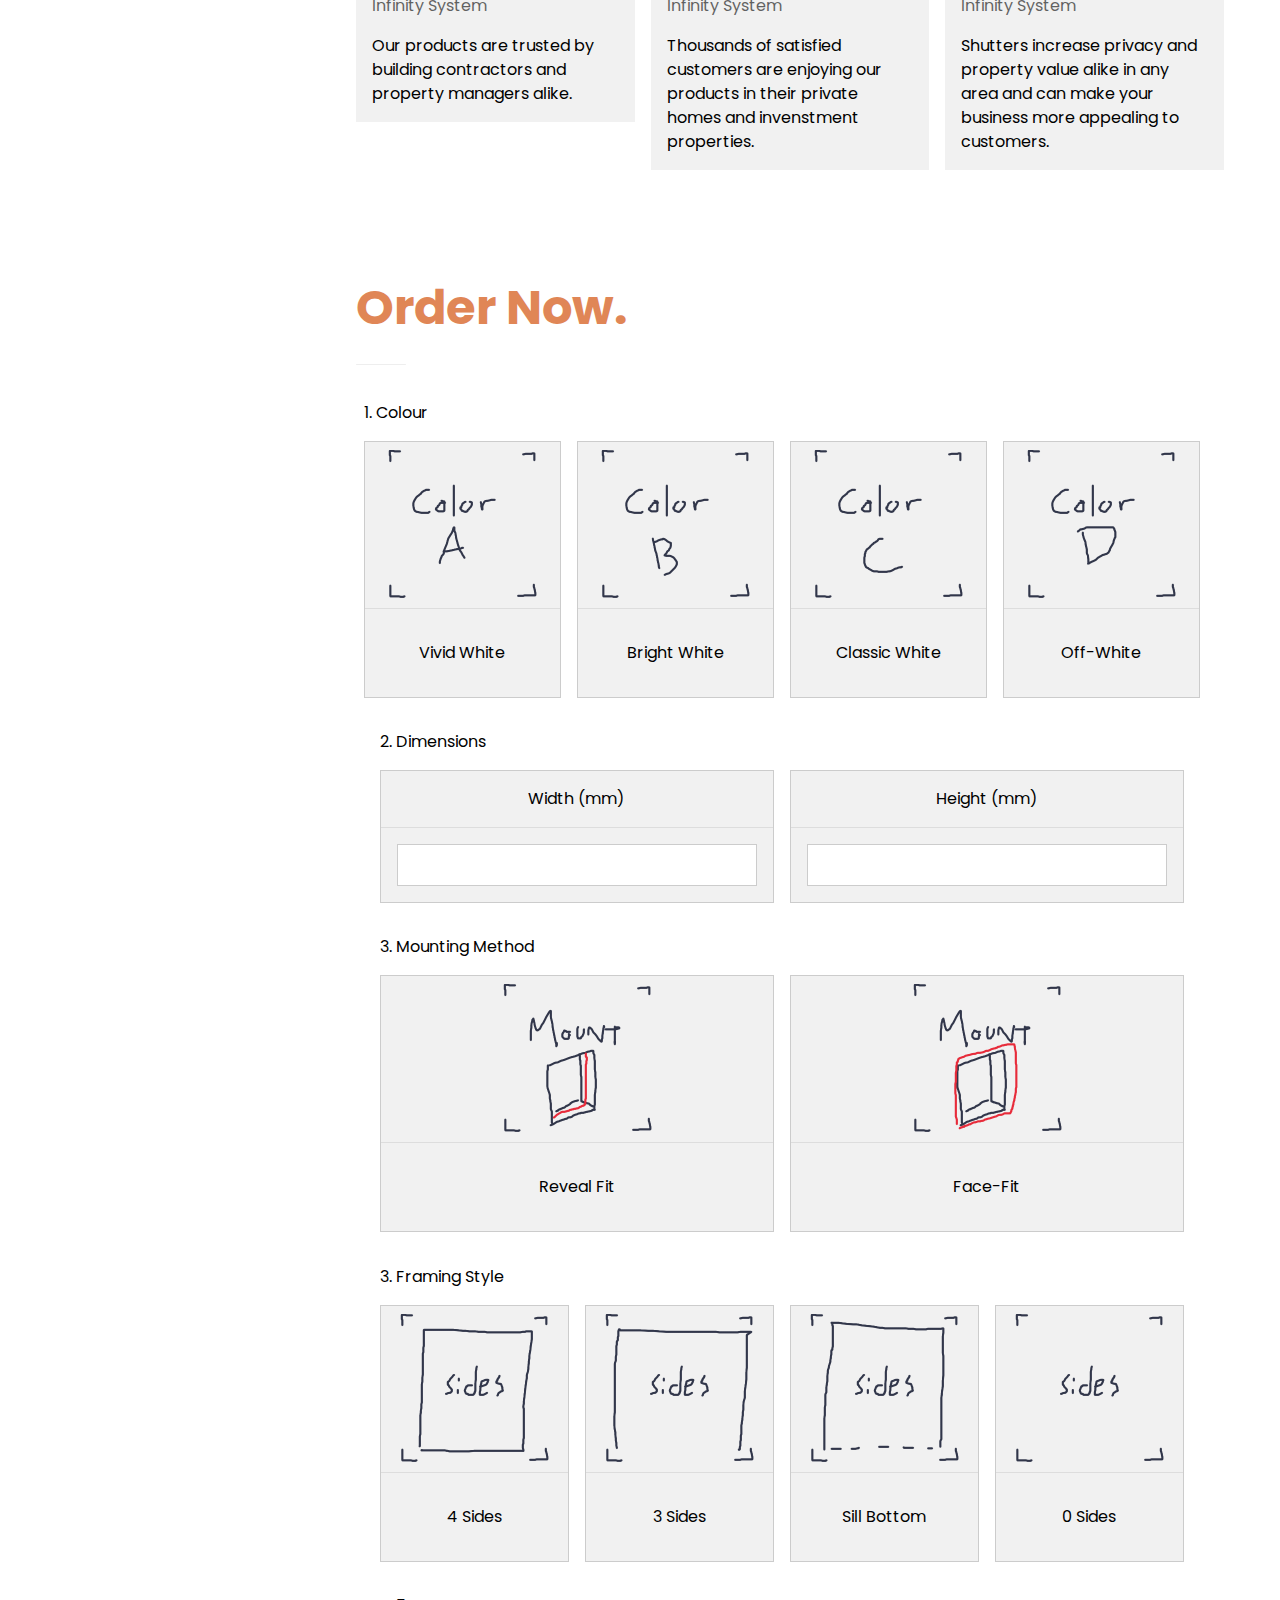
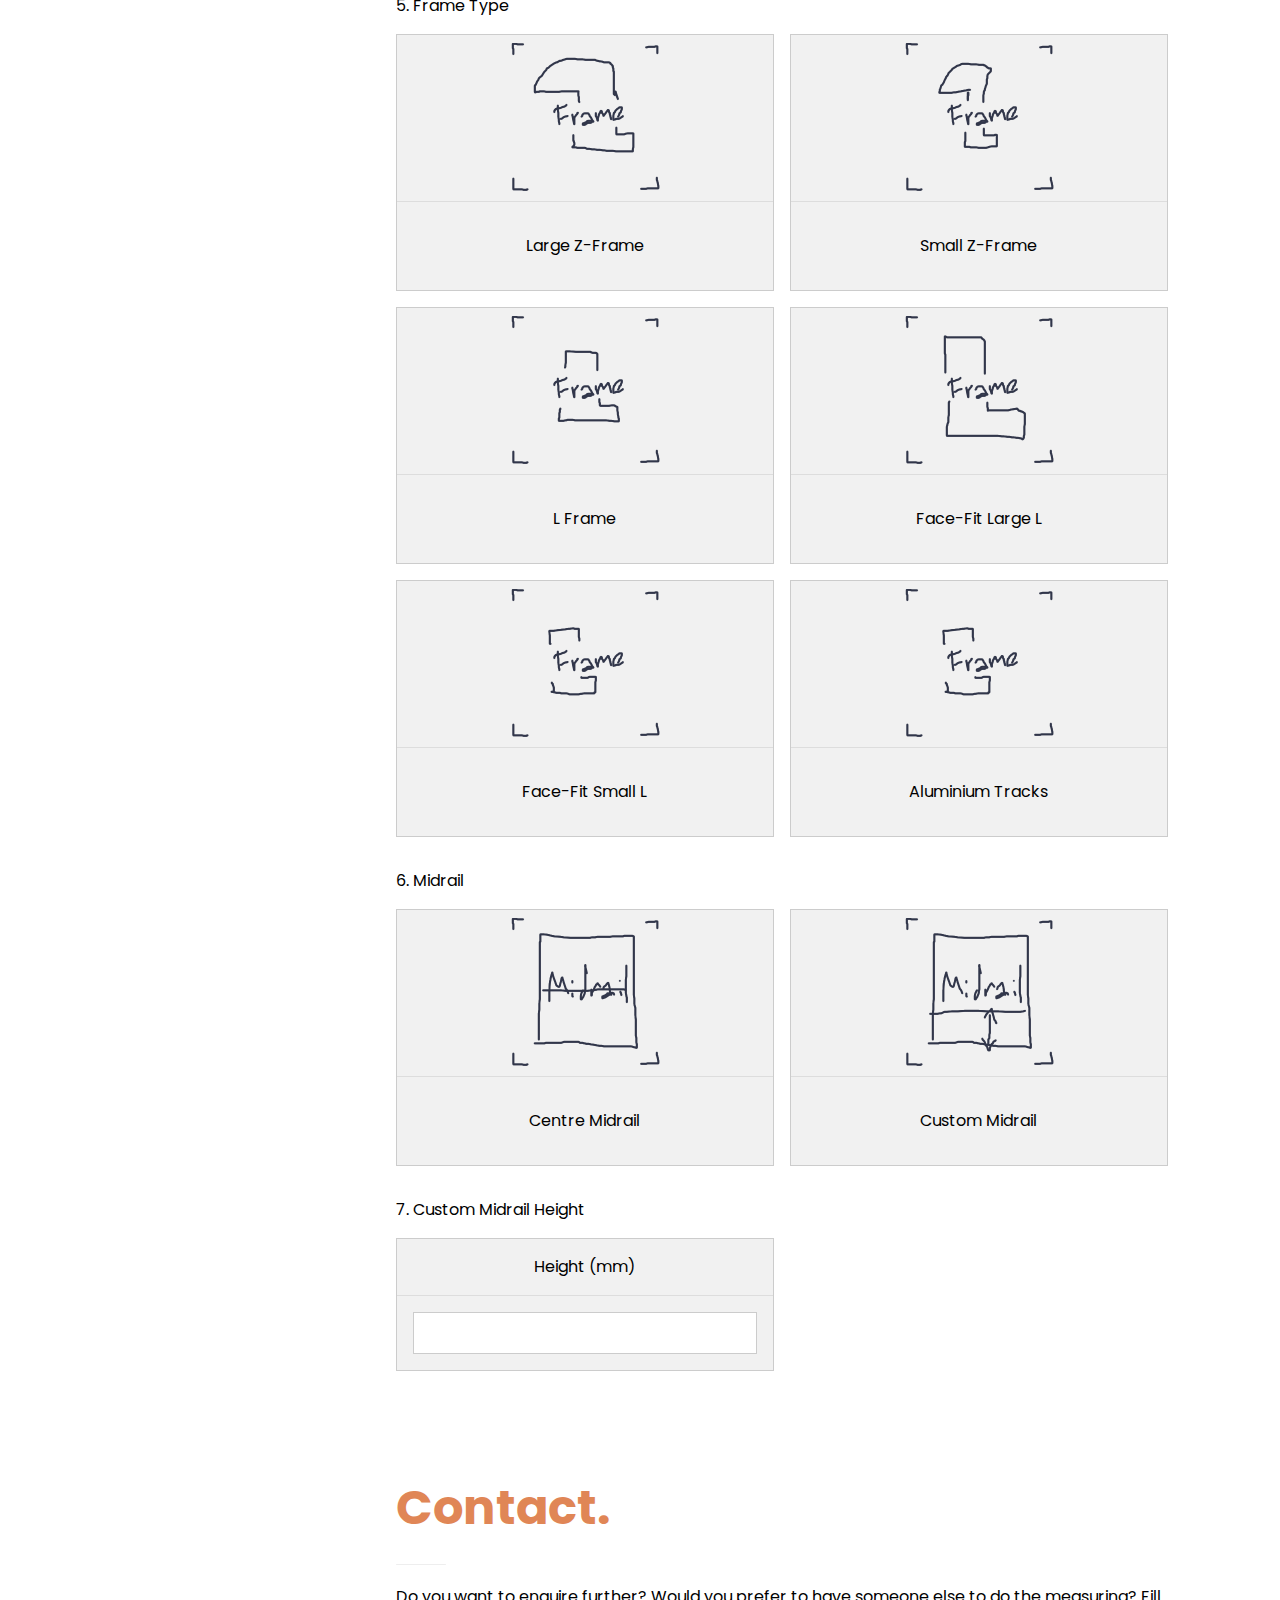
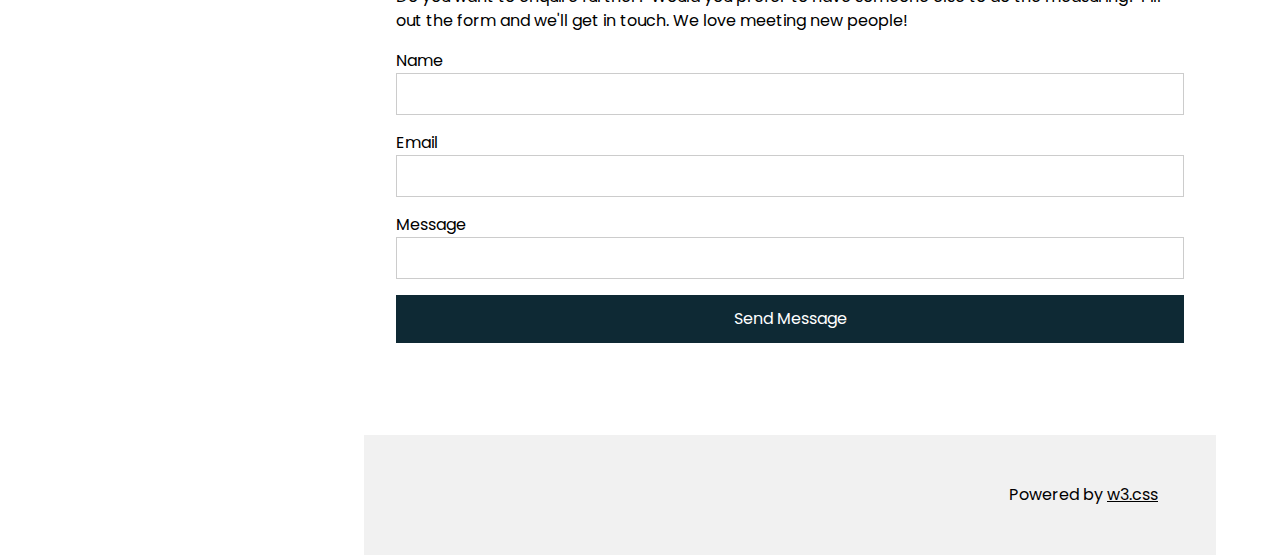
==== commit a91ba208: "Add files via upload" ====
--- a/index.html
+++ b/index.html
@@ -127,9 +127,10 @@
     </div>
 
     <!-- Order Pipeline -->
+    <!-- TO ADD TO ALL, CURSOR TYPE, HOVER, SELECTION -->
     <div class="w3-row-padding">
         
-        <!-- color -->
+        <!-- Color -->
         <div class="w3-container">
             <p>1. Colour</p>
             <div class="w3-quarter w3-margin-bottom">
@@ -145,7 +146,7 @@
             <div class="w3-quarter w3-margin-bottom">
                 <ul class="w3-ul w3-light-grey w3-center w3-border w3-margin-right">
                     <li>
-                        <img src="/img/options/color_b.png" style="width: 150px; height: 150px" onclick="" alt="vivid white">
+                        <img src="/img/options/color_b.png" style="width: 150px; height: 150px" onclick="" alt="bright white">
                     </li>
                     <li class="w3-padding-16">
                         <p>Bright White</p>
@@ -155,20 +156,20 @@
             <div class="w3-quarter w3-margin-bottom">
                 <ul class="w3-ul w3-light-grey w3-center w3-border w3-margin-right">
                     <li>
-                        <img src="/img/options/color_c.png" style="width: 150px; height: 150px" onclick="" alt="vivid white">
+                        <img src="/img/options/color_c.png" style="width: 150px; height: 150px" onclick="" alt="classic white">
                     </li>
                     <li class="w3-padding-16">
                         <p>Classic White</p>
                     </li>
                 </ul>
             </div>
-            <div class="w3-fifth w3-margin-bottom">
-                <ul class="w3-ul w3-light-grey w3-center w3-border w3-margin-right">
-                    <li>
-                        <img src="/img/options/color_d.png" style="width: 150px; height: 150px" onclick="" alt="vivid white">
-                    </li>
-                    <li class="w3-padding-16">
-                        <p>Off White</p>
+            <div class="w3-quarter w3-margin-bottom">
+                <ul class="w3-ul w3-light-grey w3-center w3-border w3-margin-right">
+                    <li>
+                        <img src="/img/options/color_d.png" style="width: 150px; height: 150px" onclick="" alt="off white">
+                    </li>
+                    <li class="w3-padding-16">
+                        <p>Off-White</p>
                     </li>
                 </ul>
             </div>
@@ -178,41 +179,223 @@
         <div class="w3-container">
             <p>2. Dimensions</p>
             <div class="w3-half w3-margin-bottom">
-                <label>Height (mm)</label>
-                <input class="w3-input w3-border" type="text" name="Height" required>
-            </div>
-            <div class="w3-half w3-margin-bottom">
-                <label>Width (mm)</label>
-                <input class="w3-input w3-border" type="text" name="Width" required>
+                <ul class="w3-ul w3-light-grey w3-center w3-border w3-margin-right">
+                    <li class="w3-padding-16">
+                        <label>Width (mm)</label>
+                    </li>
+                    <li class="w3-padding-16">
+                        <input class="w3-input w3-border" type="text" name="Width" required>
+                    </li>
+                </ul>
+            </div>
+            <div class="w3-half w3-margin-bottom">
+                <ul class="w3-ul w3-light-grey w3-center w3-border w3-margin-right">
+                    <li class="w3-padding-16">
+                        <label>Height (mm)</label>
+                    </li>
+                    <li class="w3-padding-16">
+                        <input class="w3-input w3-border" type="text" name="Height" required>
+                    </li>
+                </ul>
             </div>
         </div>
 
         <!-- Mount -->
         <div class="w3-container">
             <p>3. Mounting Method</p>
-            <div class="w3-half w3-margin-bottom">
-                <img src="/img/options/mount_a.png" style="width: 150px; height: 150px" onclick="" alt="vivid white">
-                <button class="w3-button w3-white w3-padding-large w3-hover-black">Reveal-Fit</button>
-            </div>
-            <div class="w3-half w3-margin-bottom">
-                <img src="/img/options/mount_b.png" style="width: 150px; height: 150px" onclick="" alt="vivid white">
-                <button class="w3-button w3-white w3-padding-large w3-hover-black">Face-Fit</button>
+            <!-- Reveal -->
+            <div class="w3-half w3-margin-bottom">
+                <ul class="w3-ul w3-light-grey w3-center w3-border w3-margin-right">
+                    <li>
+                        <img src="/img/options/mount_a.png" style="width: 150px; height: 150px" onclick="" alt="reveal-fit">
+                    </li>
+                    <li class="w3-padding-16">
+                        <p>Reveal Fit</p>
+                    </li>
+                </ul>
+            </div>
+            <!-- Face -->
+            <div class="w3-half w3-margin-bottom">
+                <ul class="w3-ul w3-light-grey w3-center w3-border w3-margin-right">
+                    <li>
+                        <img src="/img/options/mount_b.png" style="width: 150px; height: 150px" onclick="" alt="face-fit">
+                    </li>
+                    <li class="w3-padding-16">
+                        <p>Face-Fit</p>
+                    </li>
+                </ul>
             </div>
         </div>
 
         <!-- Sides -->
         <div class="w3-container">
-            <p>4. Framing Style</p>
-        </div>
-
-        <!-- Frame -->
+            <p>3. Framing Style</p>
+            
+            <!-- Reveal + Face -->
+            <div class="w3-quarter w3-margin-bottom">
+                <ul class="w3-ul w3-light-grey w3-center w3-border w3-margin-right">
+                    <li>
+                        <img src="/img/options/sides_a.png" style="width: 150px; height: 150px" onclick="" alt="4 sides">
+                    </li>
+                    <li class="w3-padding-16">
+                        <p>4 Sides</p>
+                    </li>
+                </ul>
+            </div>
+            <!-- Reveal -->
+            <div class="w3-quarter w3-margin-bottom">
+                <ul class="w3-ul w3-light-grey w3-center w3-border w3-margin-right">
+                    <li>
+                        <img src="/img/options/sides_b.png" style="width: 150px; height: 150px" onclick="" alt="3 sides">
+                    </li>
+                    <li class="w3-padding-16">
+                        <p>3 Sides</p>
+                    </li>
+                </ul>
+            </div>
+            <!-- Reveal -->
+            <div class="w3-quarter w3-margin-bottom">
+                <ul class="w3-ul w3-light-grey w3-center w3-border w3-margin-right">
+                    <li>
+                        <img src="/img/options/sides_c.png" style="width: 150px; height: 150px" onclick="" alt="4 sides with sill plate">
+                    </li>
+                    <li class="w3-padding-16">
+                        <p>Sill Bottom</p>
+                    </li>
+                </ul>
+            </div>
+            <!-- Reveal -->
+            <div class="w3-quarter w3-margin-bottom">
+                <ul class="w3-ul w3-light-grey w3-center w3-border w3-margin-right">
+                    <li>
+                        <img src="/img/options/sides_d.png" style="width: 150px; height: 150px" onclick="" alt="0 sides">
+                    </li>
+                    <li class="w3-padding-16">
+                        <p>0 Sides</p>
+                    </li>
+                </ul>
+            </div>
+            <!-- Options for Fixed -->
+        <div>
+
+        <!-- Frame Type -->
         <div class="w3-container">
             <p>5. Frame Type</p>
+
+            <!-- Hinged + Reveal -->
+            <div id="hinged_reveal" class="visibility:visible">
+                <div class="w3-half w3-margin-bottom">
+                    <ul class="w3-ul w3-light-grey w3-center w3-border w3-margin-right">
+                        <li>
+                            <img src="/img/options/frame_a.png" style="width: 150px; height: 150px" onclick="" alt="large Z">
+                        </li>
+                        <li class="w3-padding-16">
+                            <p>Large Z-Frame</p>
+                        </li>
+                    </ul>
+                </div>
+                <div class="w3-half w3-margin-bottom">
+                    <ul class="w3-ul w3-light-grey w3-center w3-border w3-margin-right">
+                        <li>
+                            <img src="/img/options/frame_b.png" style="width: 150px; height: 150px" onclick="" alt="small Z">
+                        </li>
+                        <li class="w3-padding-16">
+                            <p>Small Z-Frame</p>
+                        </li>
+                    </ul>
+                </div>
+                <div class="w3-half w3-margin-bottom">
+                    <ul class="w3-ul w3-light-grey w3-center w3-border w3-margin-right">
+                        <li>
+                            <img src="/img/options/frame_c.png" style="width: 150px; height: 150px" onclick="" alt="reveal L">
+                        </li>
+                        <li class="w3-padding-16">
+                            <p>L Frame</p>
+                        </li>
+                    </ul>
+                </div>
+            </div>
+
+            <!-- Hinged + Face -->
+            <div id="hinged_face" class="visibility:hidden">
+                <div class="w3-half w3-margin-bottom">
+                    <ul class="w3-ul w3-light-grey w3-center w3-border w3-margin-right">
+                        <li>
+                            <img src="/img/options/frame_d.png" style="width: 150px; height: 150px" onclick="" alt="large face fit L">
+                        </li>
+                        <li class="w3-padding-16">
+                            <p>Face-Fit Large L</p>
+                        </li>
+                    </ul>
+                </div>
+                <div class="w3-half w3-margin-bottom">
+                    <ul class="w3-ul w3-light-grey w3-center w3-border w3-margin-right">
+                        <li>
+                            <img src="/img/options/frame_e.png" style="width: 150px; height: 150px" onclick="" alt="small face fit L">
+                        </li>
+                        <li class="w3-padding-16">
+                            <p>Face-Fit Small L</p>
+                        </li>
+                    </ul>
+                </div>
+            </div>
+
+            <!-- Fixed -->
+            <div id="fixed" class="visibility:hidden">
+                <div class="w3-half w3-margin-bottom">
+                    <ul class="w3-ul w3-light-grey w3-center w3-border w3-margin-right">
+                        <li>
+                            <img src="/img/options/frame_e.png" style="width: 150px; height: 150px" onclick="" alt="alu track">
+                        </li>
+                        <li class="w3-padding-16">
+                            <p>Aluminium Tracks</p>
+                        </li>
+                    </ul>
+                </div>
+            </div>
+
         </div>
 
         <!-- Midrail -->
         <div class="w3-container">
             <p>6. Midrail</p>
+            <!-- Centre -->
+            <div class="w3-half w3-margin-bottom">
+                <ul class="w3-ul w3-light-grey w3-center w3-border w3-margin-right">
+                    <li>
+                        <img src="/img/options/midrail_a.png" style="width: 150px; height: 150px" onclick="" alt="centre midrail">
+                    </li>
+                    <li class="w3-padding-16">
+                        <p>Centre Midrail</p>
+                    </li>
+                </ul>
+            </div>
+            <!-- Varied -->
+            <div class="w3-half w3-margin-bottom">
+                <ul class="w3-ul w3-light-grey w3-center w3-border w3-margin-right">
+                    <li>
+                        <img src="/img/options/midrail_b.png" style="width: 150px; height: 150px" onclick="" alt="custom midrail">
+                    </li>
+                    <li class="w3-padding-16">
+                        <p>Custom Midrail</p>
+                    </li>
+                </ul>
+            </div>
+        </div>
+
+        <!-- Custom Midrail Height -->
+        <div class="w3-container visibility:hidden">
+            <p>7. Custom Midrail Height</p>
+            <div class="w3-half w3-margin-bottom">
+                <ul class="w3-ul w3-light-grey w3-center w3-border w3-margin-right">
+                    <li class="w3-padding-16">
+                        <label>Height (mm)</label>
+                    </li>
+                    <li class="w3-padding-16">
+                        <input class="w3-input w3-border" type="text" name="Height" required>
+                    </li>
+                </ul>
+            </div>
         </div>
 
     </div>
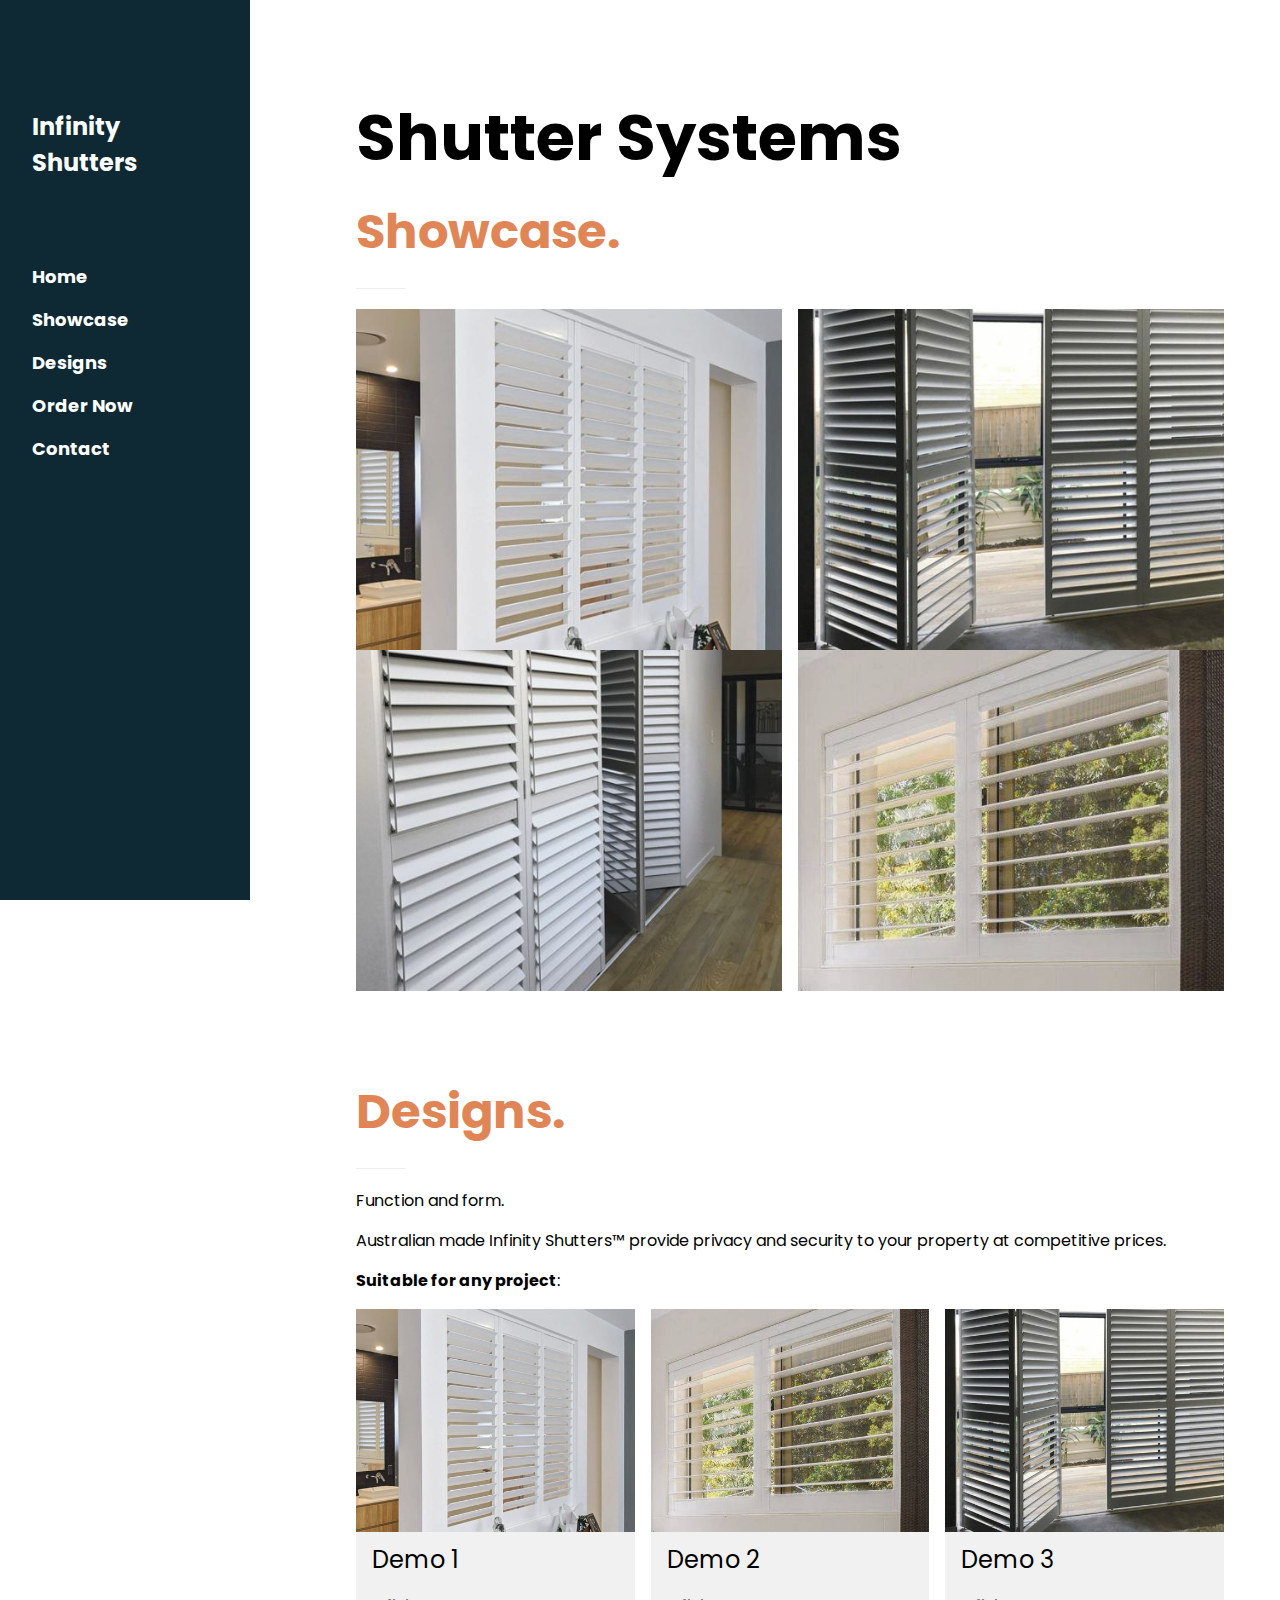
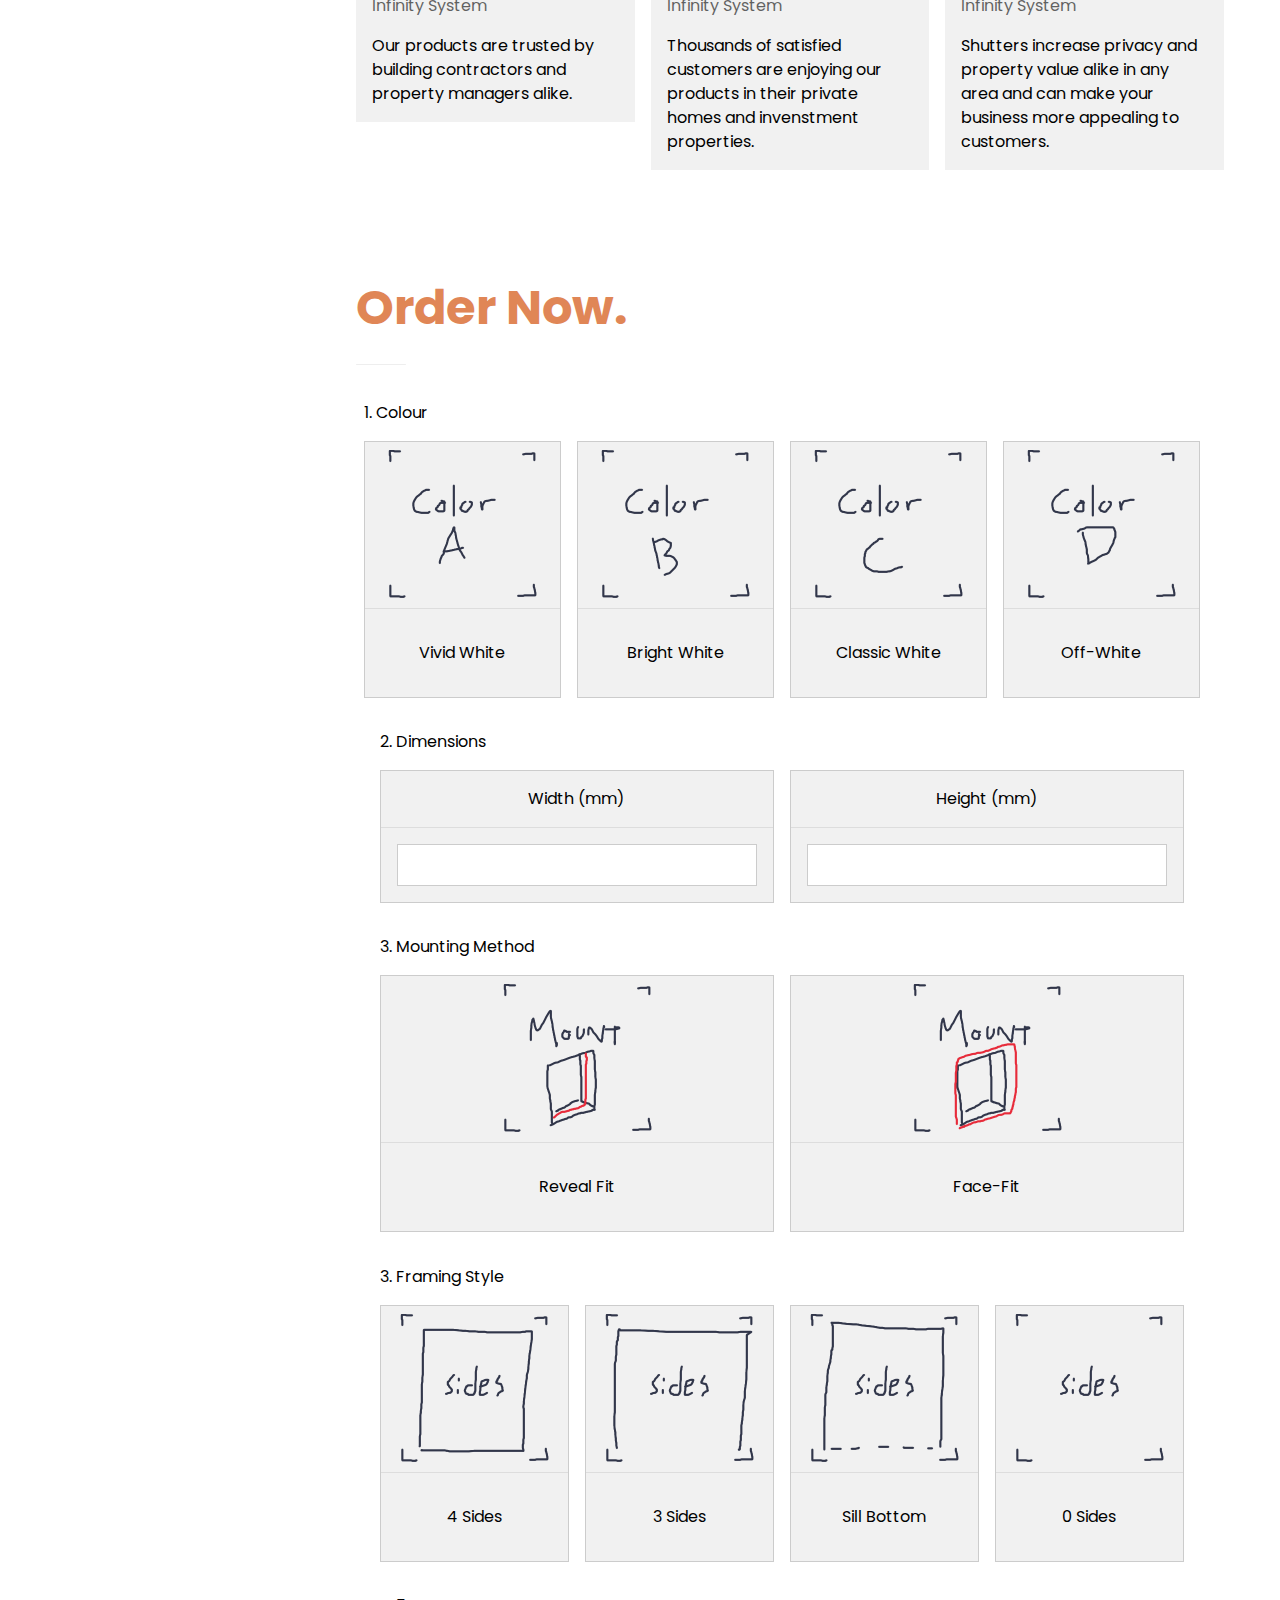
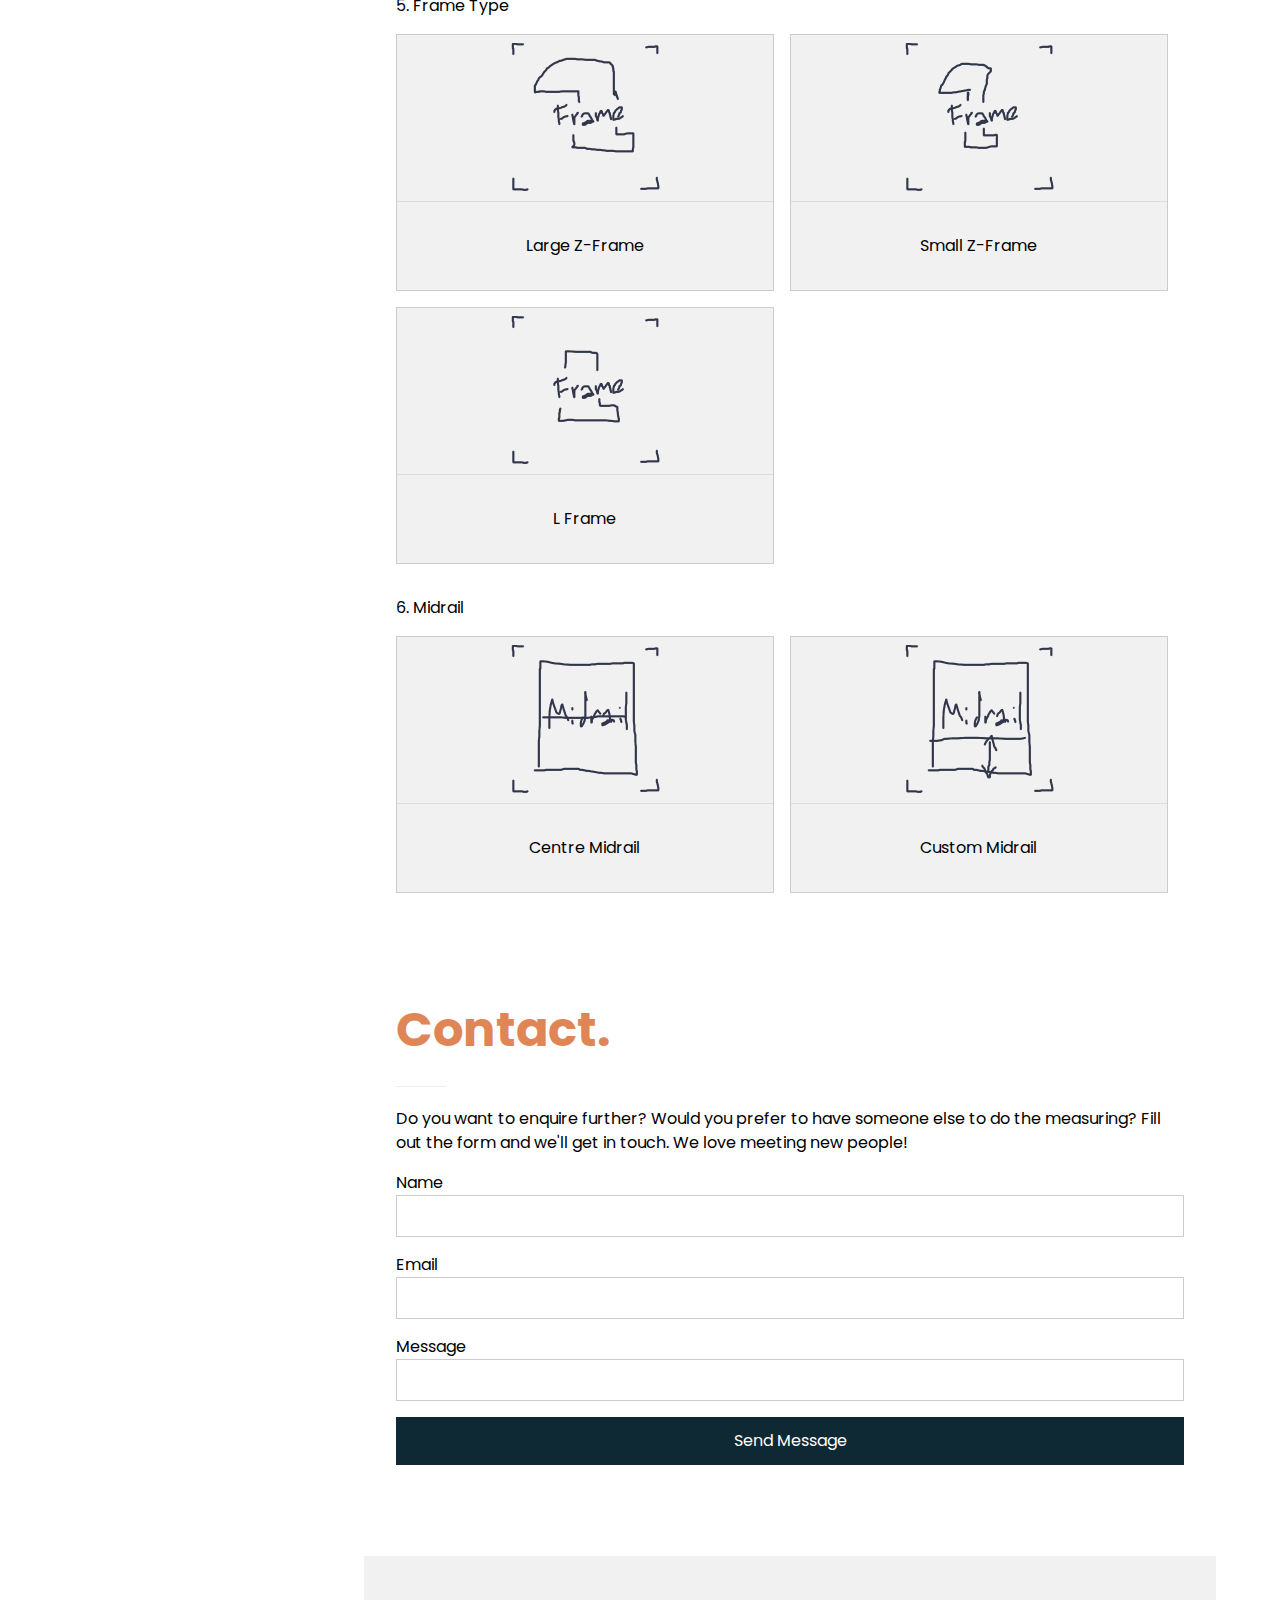
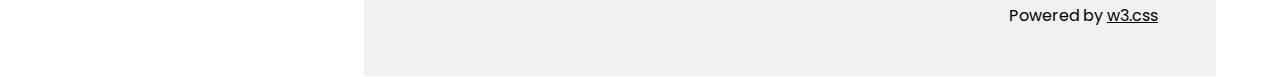
==== commit 952995d0: "Add files via upload" ====
--- a/index.html
+++ b/index.html
@@ -230,7 +230,7 @@
         <!-- Sides -->
         <div class="w3-container">
             <p>3. Framing Style</p>
-            
+
             <!-- Reveal + Face -->
             <div class="w3-quarter w3-margin-bottom">
                 <ul class="w3-ul w3-light-grey w3-center w3-border w3-margin-right">
@@ -283,7 +283,7 @@
             <p>5. Frame Type</p>
 
             <!-- Hinged + Reveal -->
-            <div id="hinged_reveal" class="visibility:visible">
+            <div id="hinged_reveal" class="w3-show">
                 <div class="w3-half w3-margin-bottom">
                     <ul class="w3-ul w3-light-grey w3-center w3-border w3-margin-right">
                         <li>
@@ -317,7 +317,7 @@
             </div>
 
             <!-- Hinged + Face -->
-            <div id="hinged_face" class="visibility:hidden">
+            <div id="hinged_face" class="w3-hide">
                 <div class="w3-half w3-margin-bottom">
                     <ul class="w3-ul w3-light-grey w3-center w3-border w3-margin-right">
                         <li>
@@ -341,7 +341,7 @@
             </div>
 
             <!-- Fixed -->
-            <div id="fixed" class="visibility:hidden">
+            <div id="fixed" class="w3-hide">
                 <div class="w3-half w3-margin-bottom">
                     <ul class="w3-ul w3-light-grey w3-center w3-border w3-margin-right">
                         <li>
@@ -384,7 +384,7 @@
         </div>
 
         <!-- Custom Midrail Height -->
-        <div class="w3-container visibility:hidden">
+        <div class="w3-container w3-hide">
             <p>7. Custom Midrail Height</p>
             <div class="w3-half w3-margin-bottom">
                 <ul class="w3-ul w3-light-grey w3-center w3-border w3-margin-right">
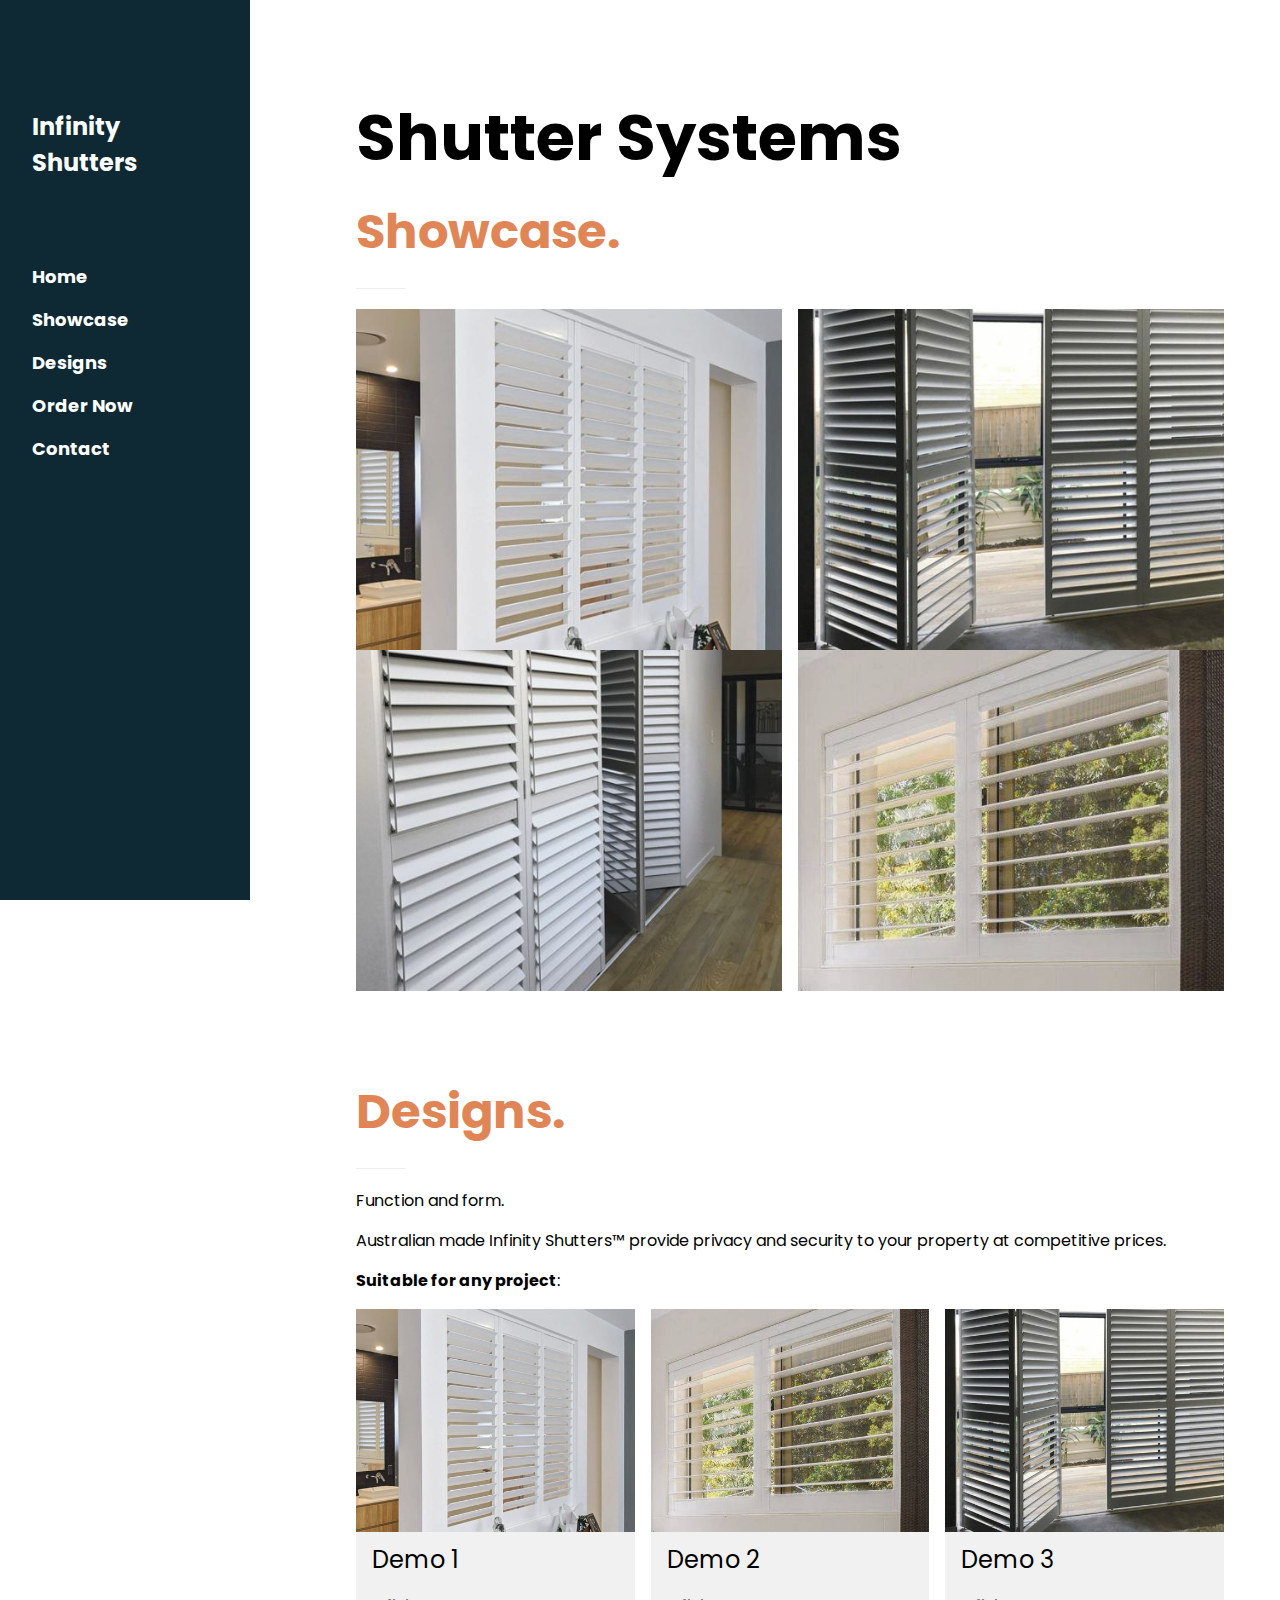
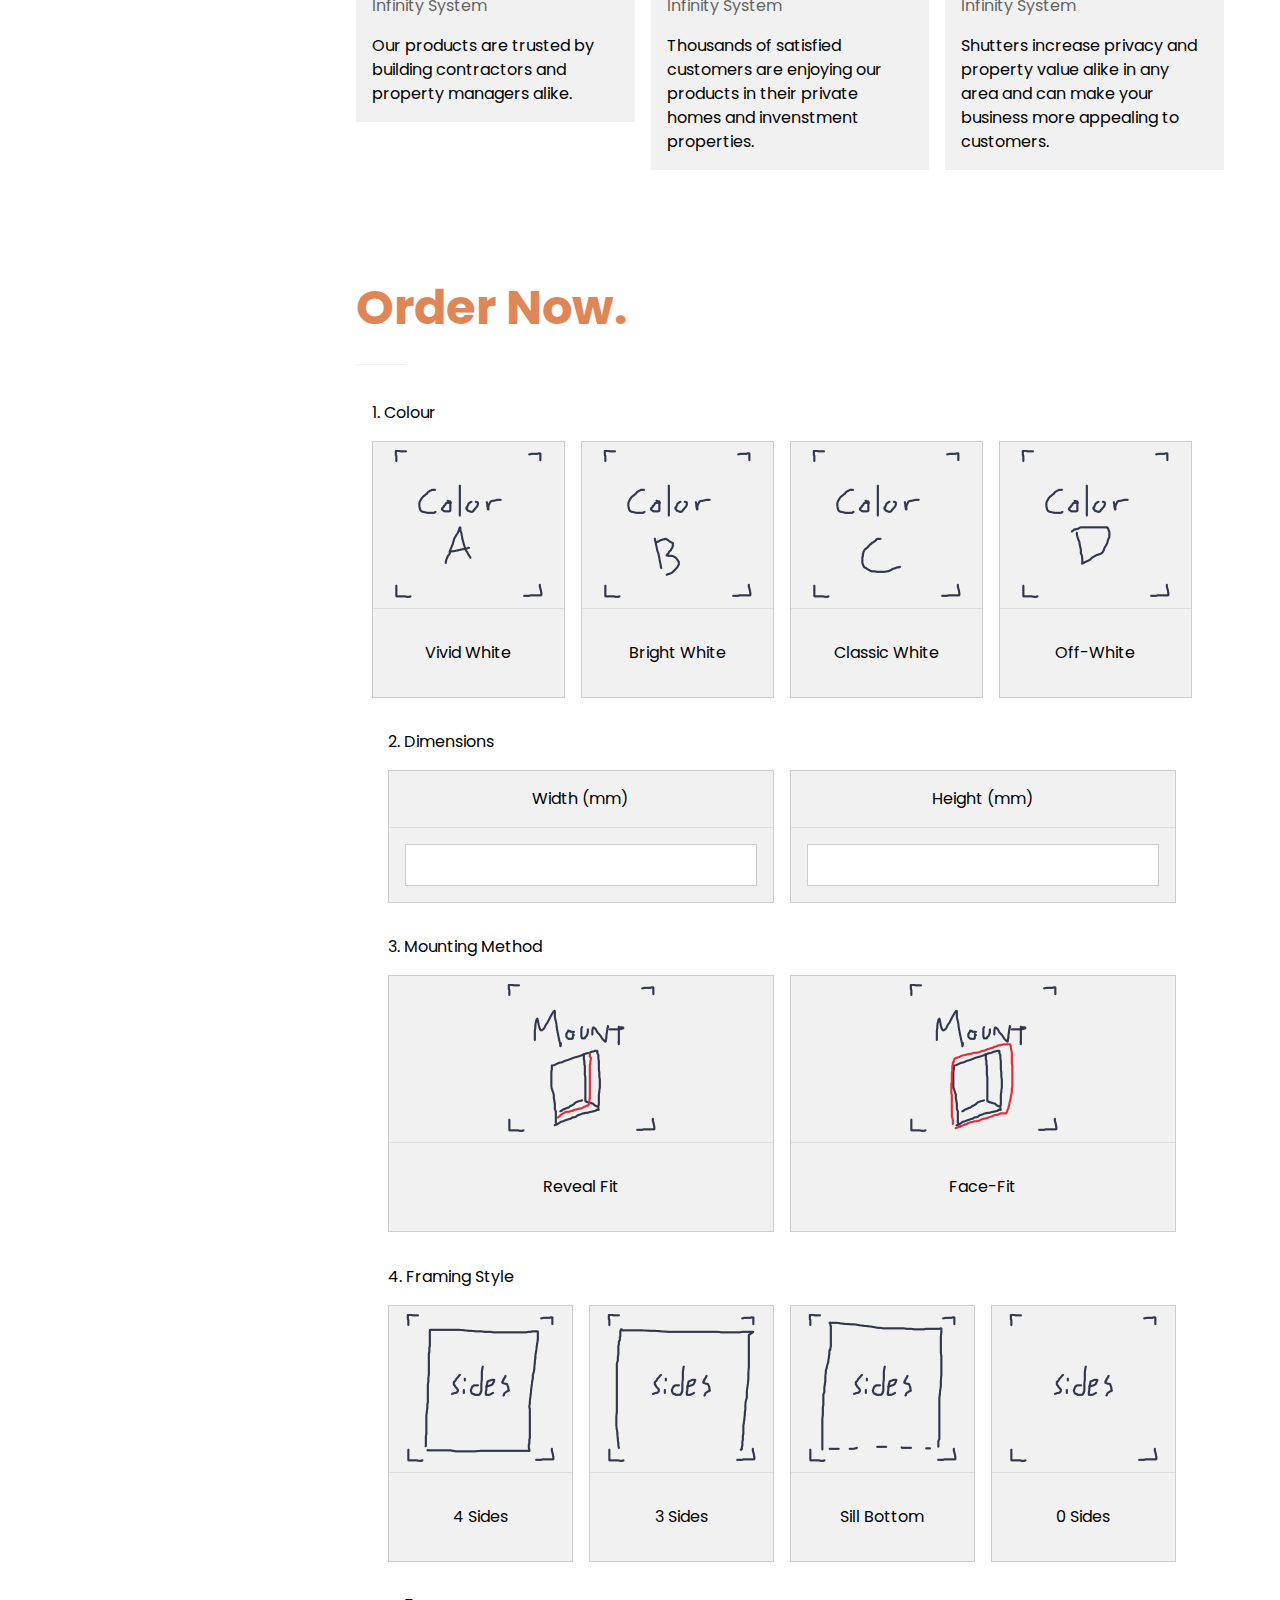
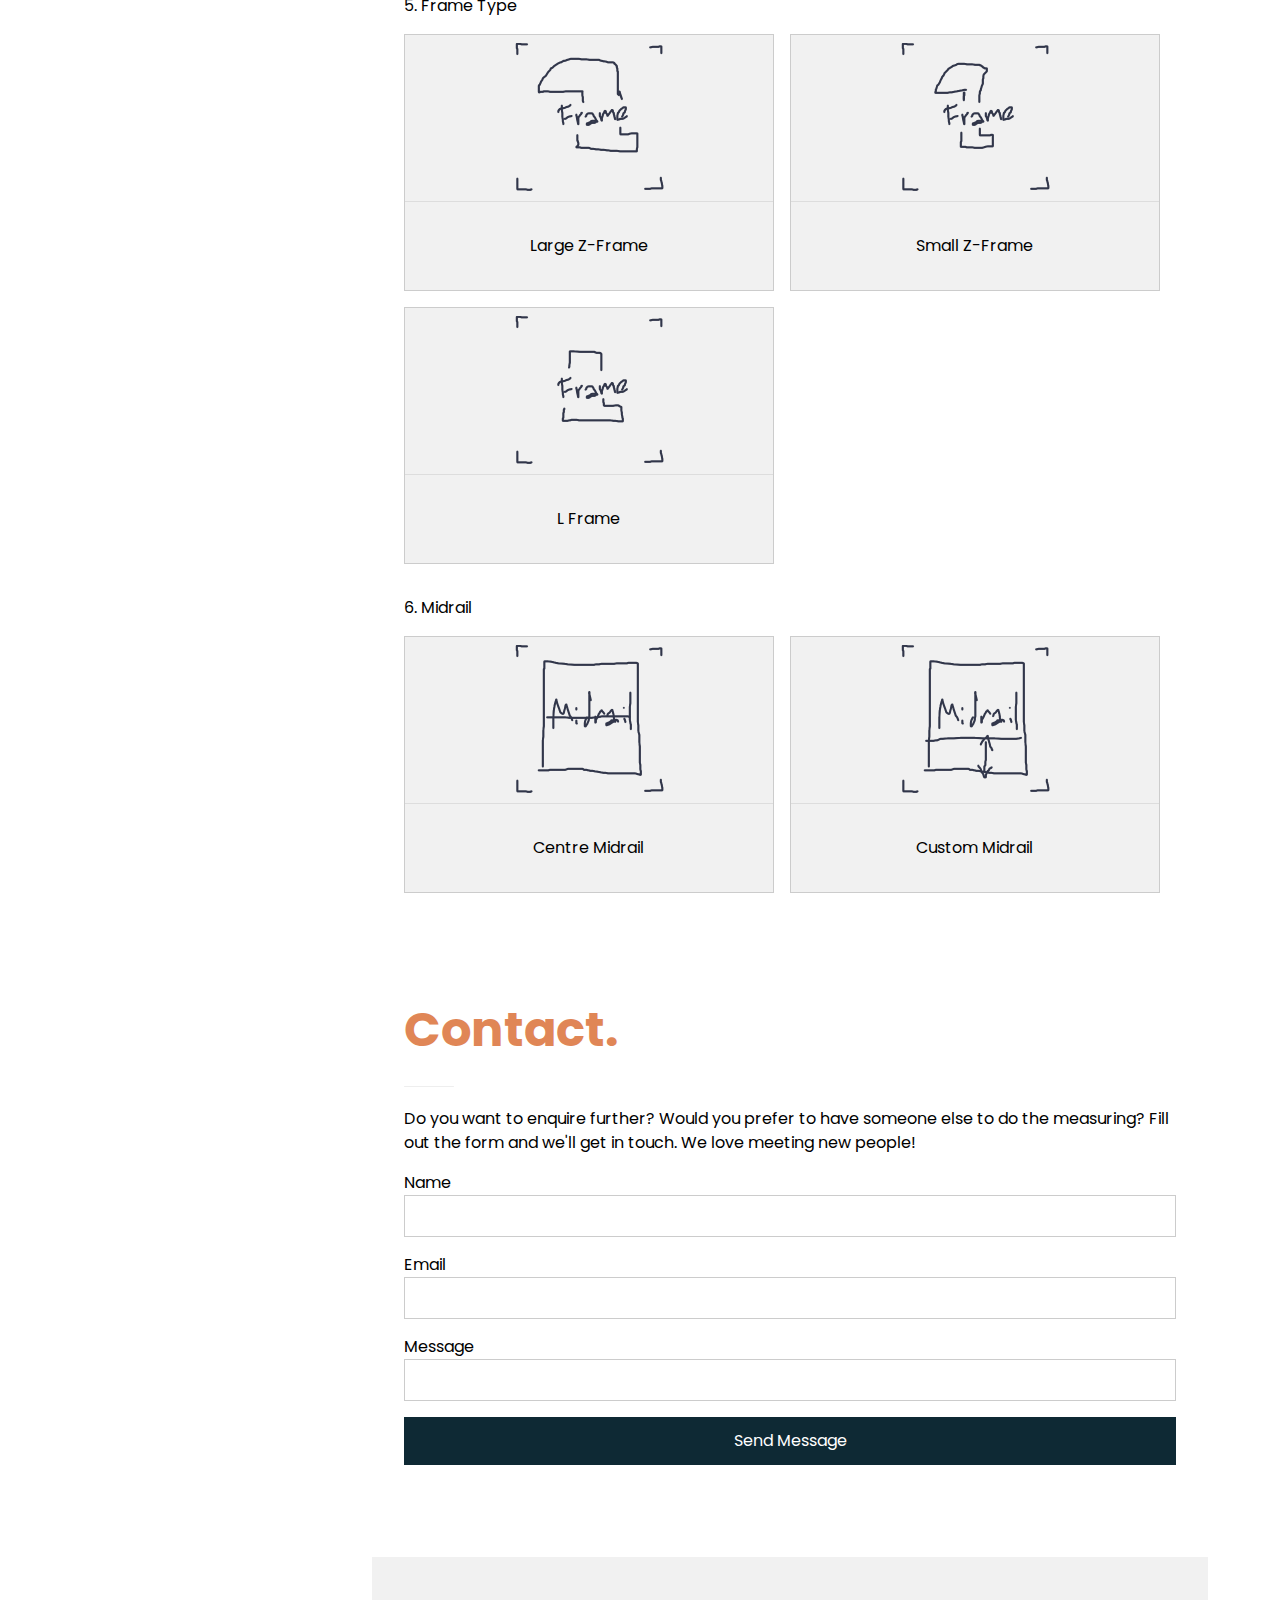
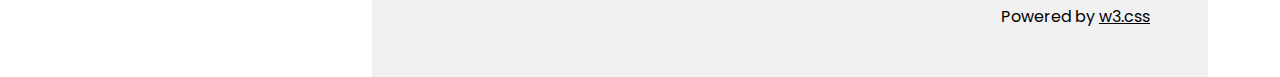
==== commit b759608c: "Add files via upload" ====
--- a/index.html
+++ b/index.html
@@ -86,7 +86,7 @@
         <p><b>Suitable for any project</b>:</p>
     </div>
 
-       <!-- Examples -->
+    <!-- Examples -->
     <div class="w3-row-padding">
         <div class="w3-col m4 w3-margin-bottom">
         <div class="w3-light-grey">
@@ -128,9 +128,9 @@
 
     <!-- Order Pipeline -->
     <!-- TO ADD TO ALL, CURSOR TYPE, HOVER, SELECTION -->
-    <div class="w3-row-padding">
+    <div class="w3-container">
         
-        <!-- Color -->
+        <!-- 1. Color selection -->
         <div class="w3-container">
             <p>1. Colour</p>
             <div class="w3-quarter w3-margin-bottom">
@@ -175,7 +175,7 @@
             </div>
         <div>
 
-        <!-- Size -->
+        <!-- 2. Size input fields -->
         <div class="w3-container">
             <p>2. Dimensions</p>
             <div class="w3-half w3-margin-bottom">
@@ -200,7 +200,7 @@
             </div>
         </div>
 
-        <!-- Mount -->
+        <!-- 3. Mounting method selection (Reveal/Face) -->
         <div class="w3-container">
             <p>3. Mounting Method</p>
             <!-- Reveal -->
@@ -227,9 +227,9 @@
             </div>
         </div>
 
-        <!-- Sides -->
-        <div class="w3-container">
-            <p>3. Framing Style</p>
+        <!-- 4. Number of sides selection (4, 3, sill, 0) -->
+        <div class="w3-container">
+            <p>4. Framing Style</p>
 
             <!-- Reveal + Face -->
             <div class="w3-quarter w3-margin-bottom">
@@ -278,7 +278,7 @@
             <!-- Options for Fixed -->
         <div>
 
-        <!-- Frame Type -->
+        <!-- 5. Frame type selection Hinge+Reveal(Z, SZ, L) Hinge+Face(LFF, SFF), Fixed(Track), Slider(Board) -->
         <div class="w3-container">
             <p>5. Frame Type</p>
 
@@ -354,9 +354,23 @@
                 </div>
             </div>
 
-        </div>
-
-        <!-- Midrail -->
+            <!-- Slider -->
+            <div id="slider" class="w3-hide">
+                <div class="w3-half w3-margin-bottom">
+                    <ul class="w3-ul w3-light-grey w3-center w3-border w3-margin-right">
+                        <li>
+                            <img src="/img/options/frame_e.png" style="width: 150px; height: 150px" onclick="" alt="alu track">
+                        </li>
+                        <li class="w3-padding-16">
+                            <p>Aluminium Tracks</p>
+                        </li>
+                    </ul>
+                </div>
+            </div>
+
+        </div>
+
+        <!-- 6. Midrail height options -->
         <div class="w3-container">
             <p>6. Midrail</p>
             <!-- Centre -->
@@ -383,7 +397,7 @@
             </div>
         </div>
 
-        <!-- Custom Midrail Height -->
+        <!-- 7. Custom midrail height input -->
         <div class="w3-container w3-hide">
             <p>7. Custom Midrail Height</p>
             <div class="w3-half w3-margin-bottom">
@@ -397,7 +411,6 @@
                 </ul>
             </div>
         </div>
-
     </div>
     
     <!-- Contact -->
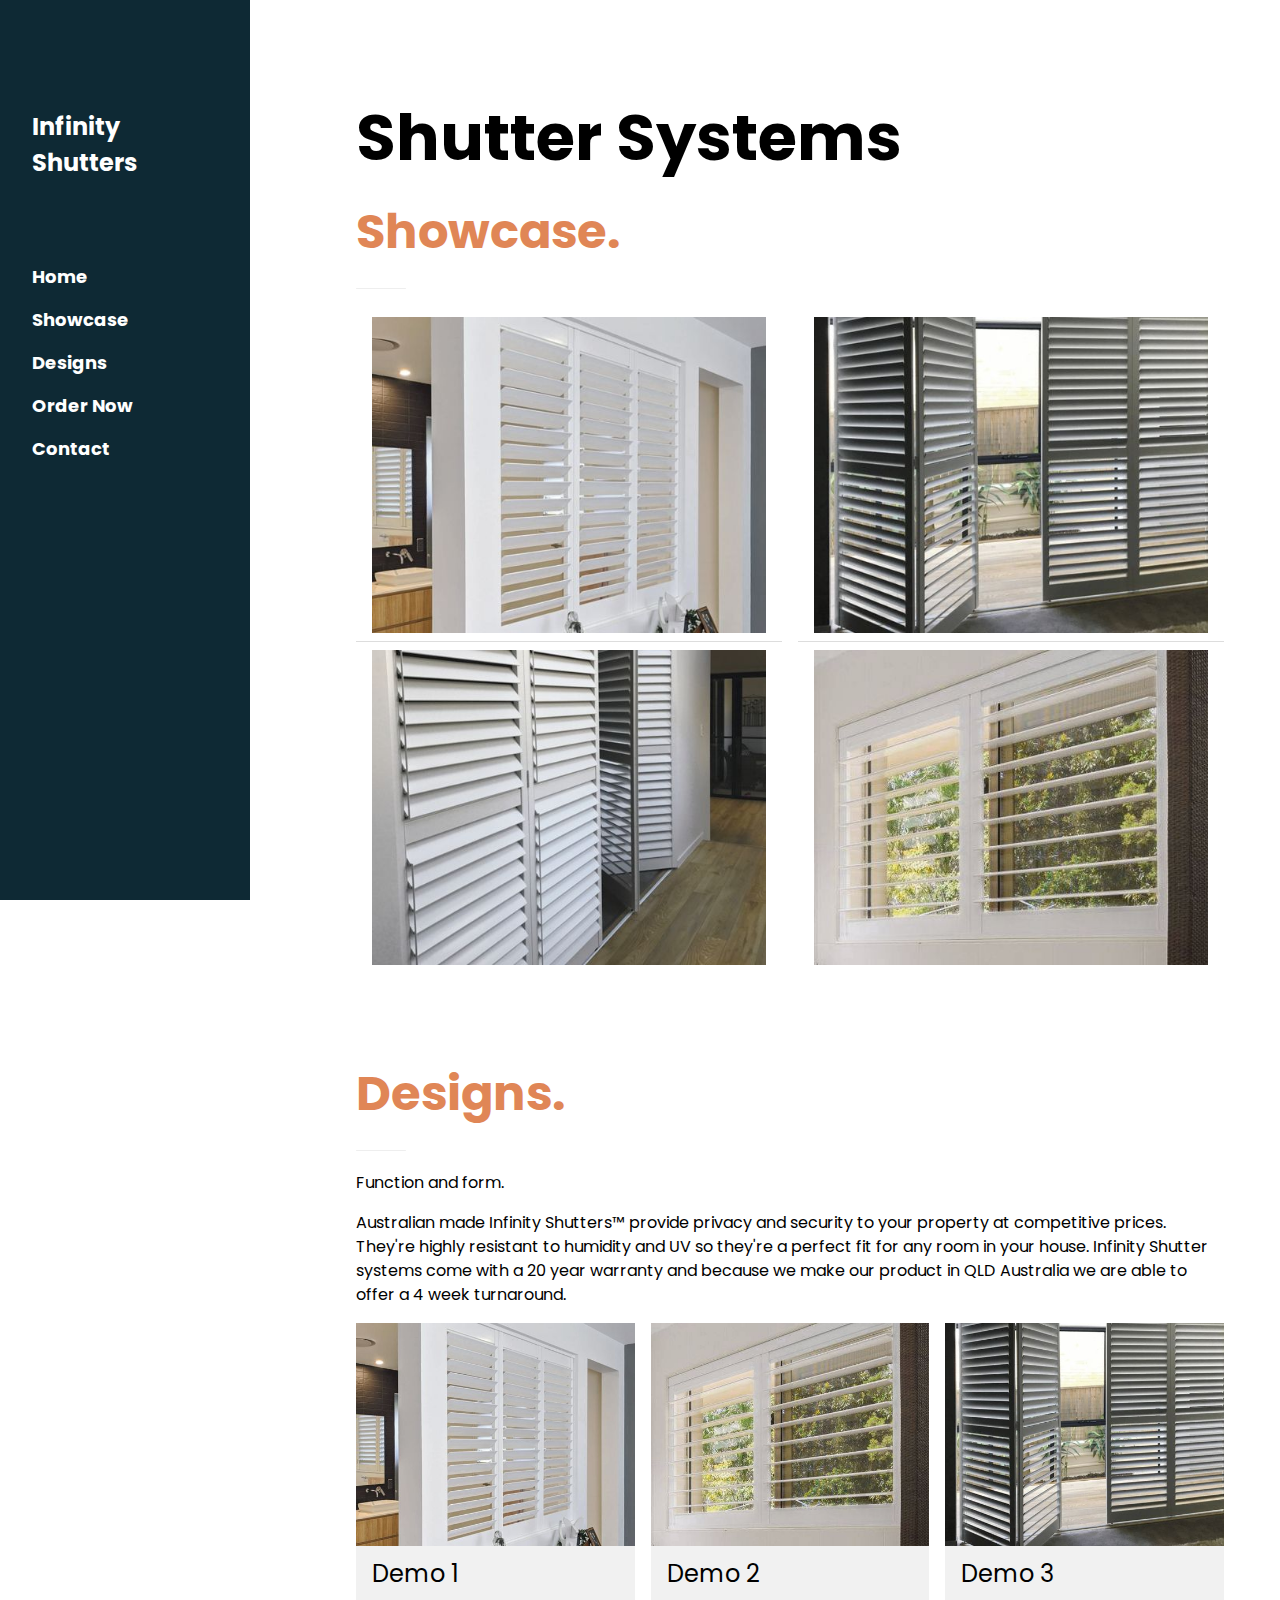
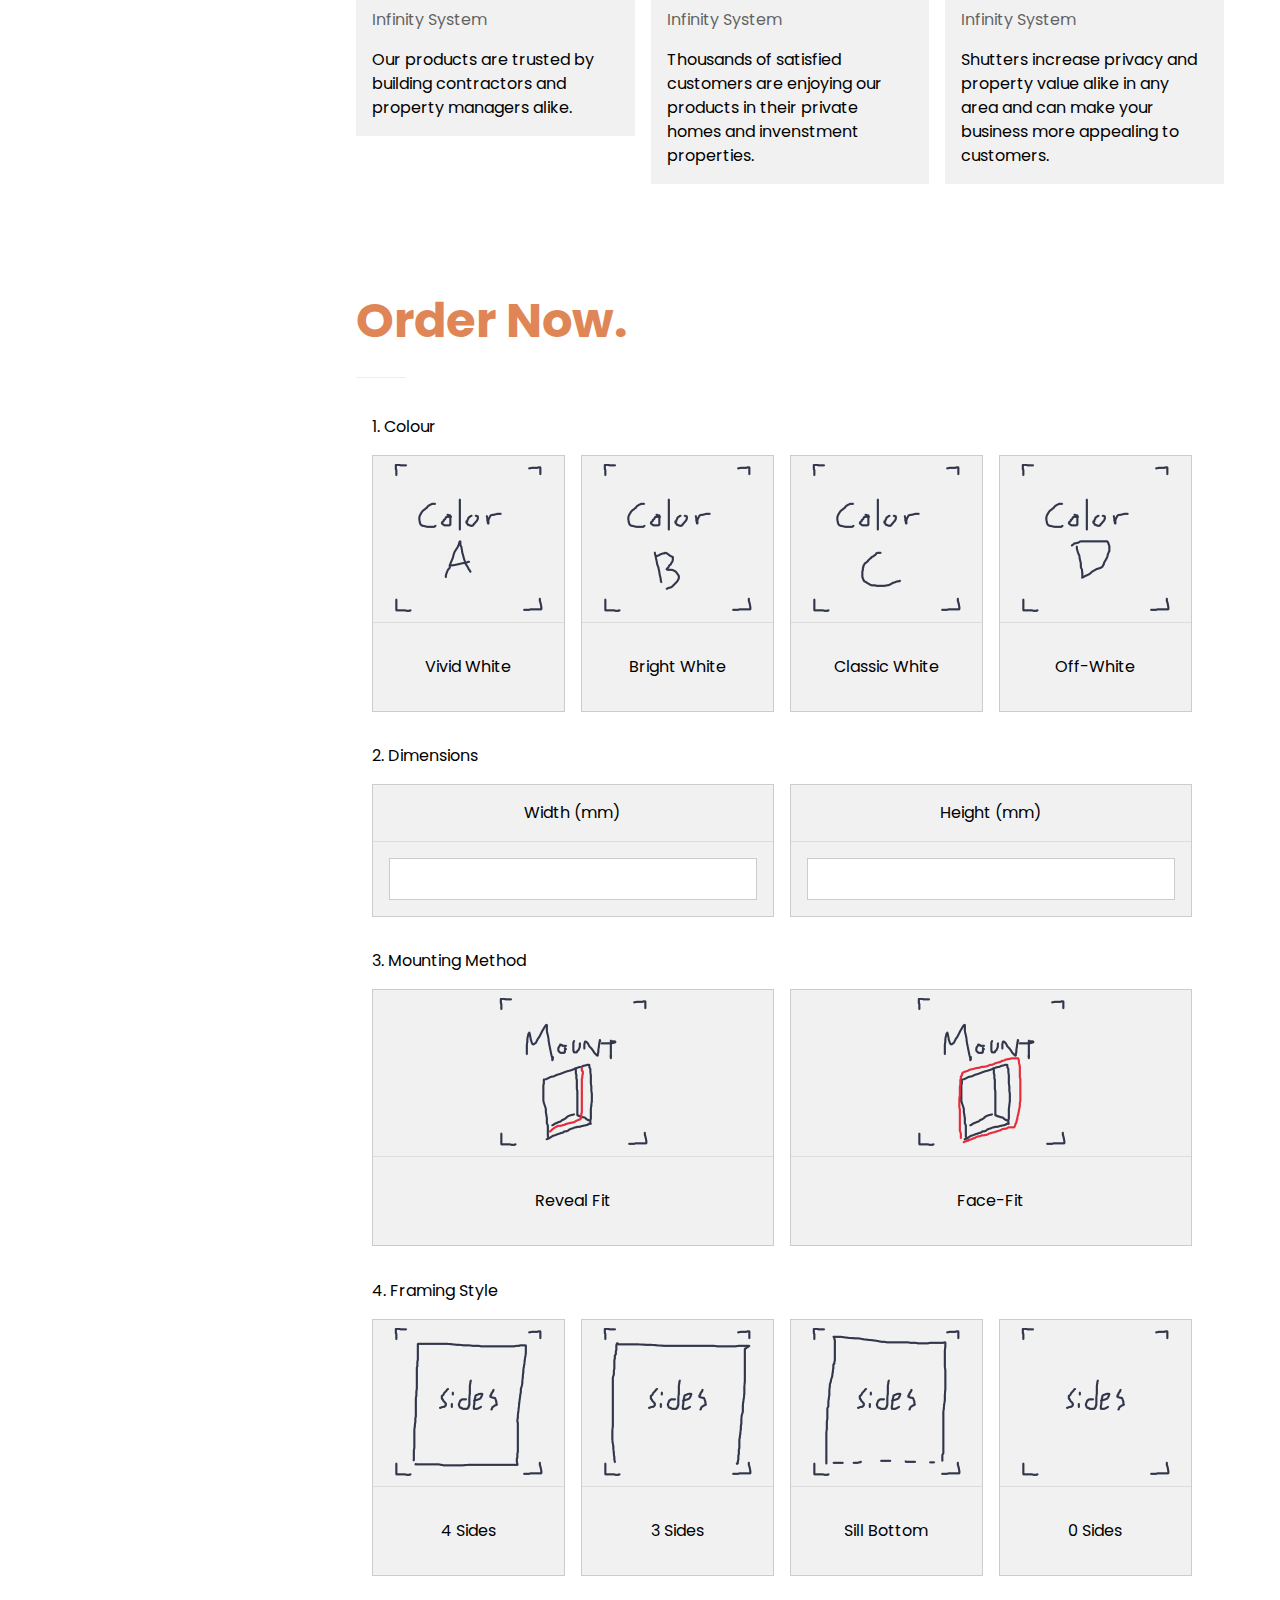
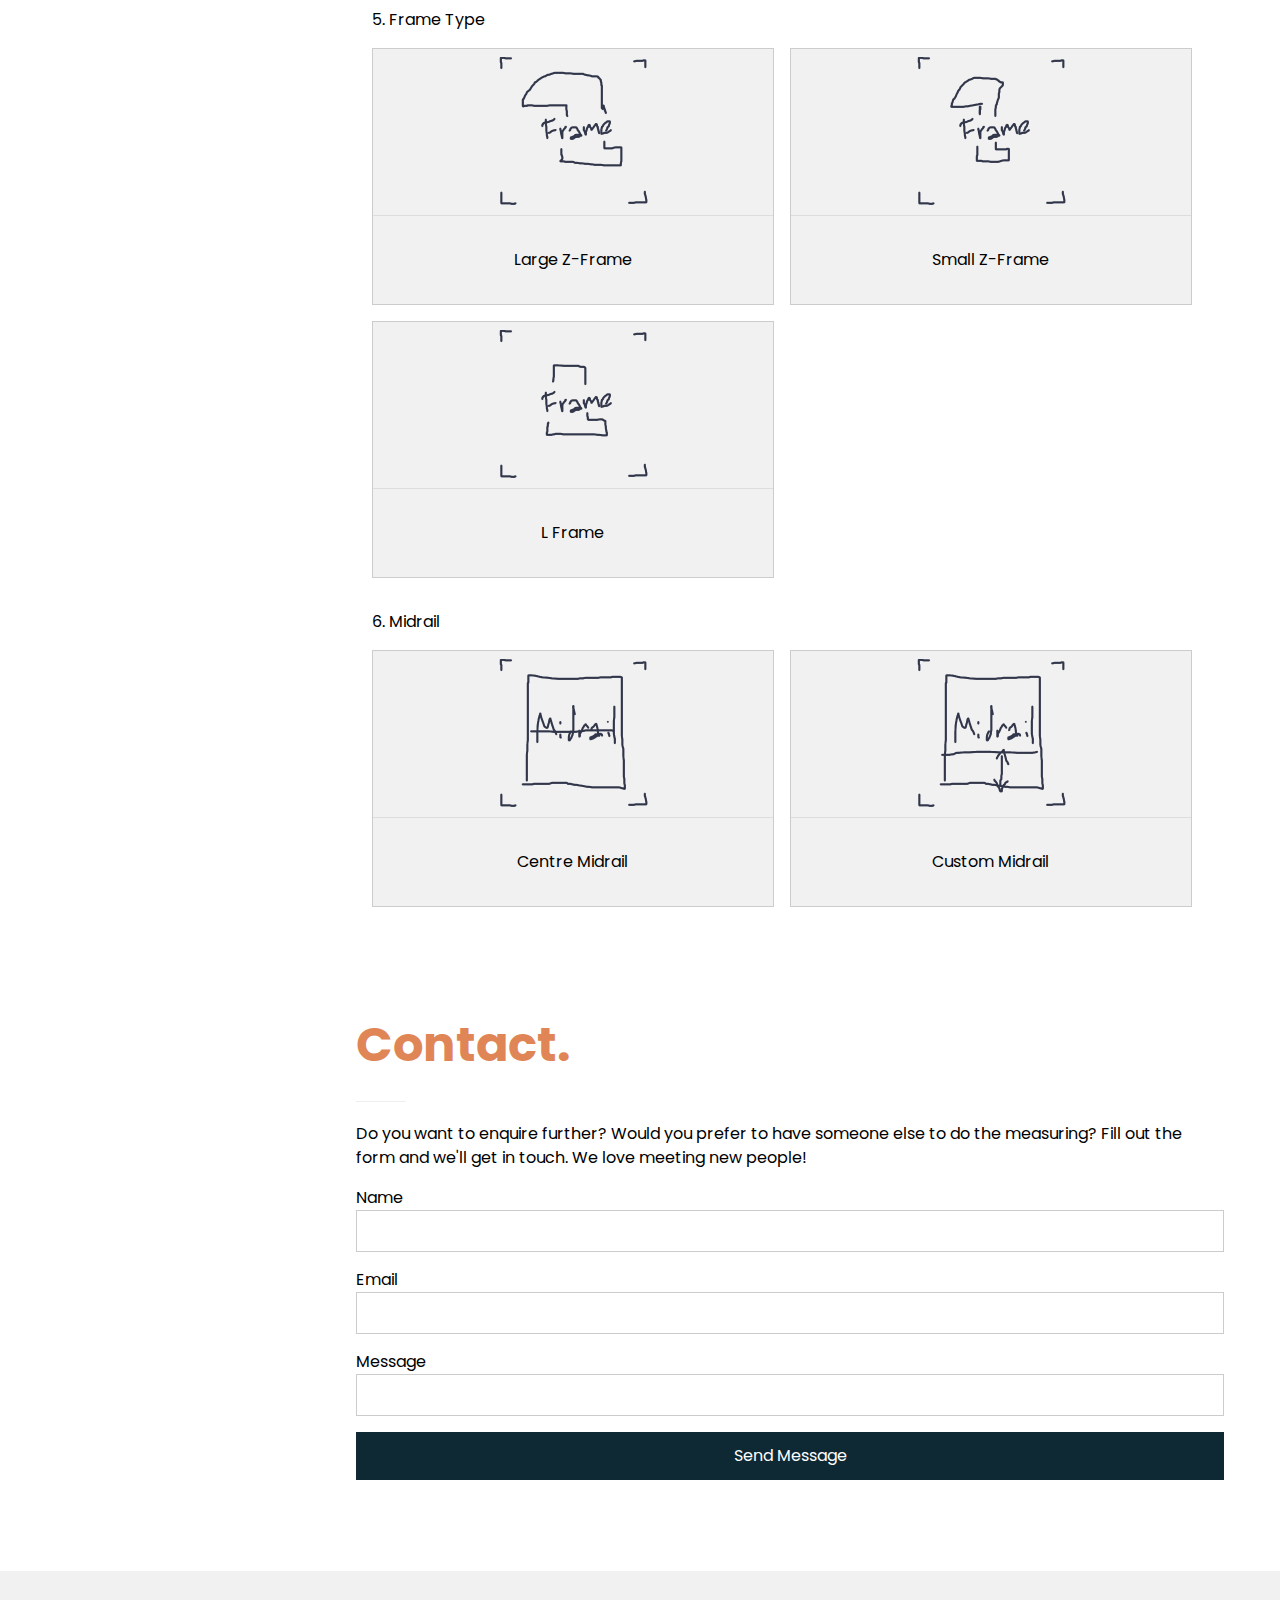
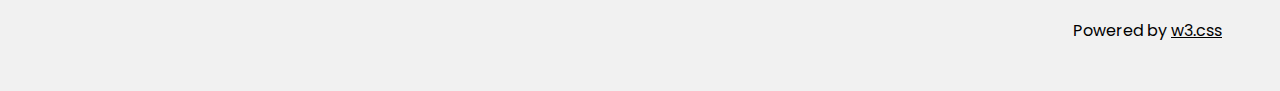
==== commit 3f085788: "Add files via upload" ====
--- a/index.html
+++ b/index.html
@@ -57,13 +57,25 @@
     <!-- Photo grid (modal) -->
     <div class="w3-row-padding">
         <div class="w3-half">
-            <img src="/img/thmb/inf1.jpg" style="width:100%" onclick="onClick(this)" alt="DESCRIBE IT TO ME">
-            <img src="/img/thmb/inf2.jpg" style="width:100%" onclick="onClick(this)" alt="DESCRIBE IT TO ME">
+            <ul class="w3-ul">
+                <li>
+                    <img src="/img/thmb/inf1.jpg" style="width:100%" onclick="onClick(this)" alt="Lift-in shutters used to increase the privacy of a bathroom">
+                </li>
+                <li>
+                    <img src="/img/thmb/inf2.jpg" style="width:100%" onclick="onClick(this)" alt="Sliding shutters used to reduce light levels">
+                </li>
+            </ul>
         </div>
 
         <div class="w3-half">
-            <img src="/img/thmb/inf3.jpg" style="width:100%" onclick="onClick(this)" alt="DESCRIBE IT TO ME">
-            <img src="/img/thmb/inf4.jpg" style="width:100%" onclick="onClick(this)" alt="DESCRIBE IT TO ME">
+            <ul class="w3-ul">
+                <li>
+                    <img src="/img/thmb/inf3.jpg" style="width:100%" onclick="onClick(this)" alt="Sliding shutters work great as a space divider">
+                </li>
+                <li>
+                    <img src="/img/thmb/inf4.jpg" style="width:100%" onclick="onClick(this)" alt="Hinged shutters in a bathroom">
+                </li>
+            </ul>
         </div>
     </div>
 
@@ -81,9 +93,11 @@
         <h1 class="w3-xxxlarge theme-text"><b>Designs.</b></h1>
         <hr style="width:50px;border:5px solid theme-color" class="w3-round">
         <p>Function and form.</p>
-        <p>Australian made Infinity Shutters™ provide privacy and security to your property at competitive prices.
+        <p>Australian made Infinity Shutters™ provide privacy and security to your property at competitive prices. 
+            They're highly resistant to humidity and UV so they're a perfect fit for any room in your house.
+            Infinity Shutter systems come with a 20 year warranty and because we make our product in QLD Australia we are able to offer a 
+            4 week turnaround.
         </p>
-        <p><b>Suitable for any project</b>:</p>
     </div>
 
     <!-- Examples -->
@@ -173,8 +187,7 @@
                     </li>
                 </ul>
             </div>
-        <div>
-
+        </div>
         <!-- 2. Size input fields -->
         <div class="w3-container">
             <p>2. Dimensions</p>
@@ -276,7 +289,7 @@
                 </ul>
             </div>
             <!-- Options for Fixed -->
-        <div>
+        </div>
 
         <!-- 5. Frame type selection Hinge+Reveal(Z, SZ, L) Hinge+Face(LFF, SFF), Fixed(Track), Slider(Board) -->
         <div class="w3-container">
@@ -411,6 +424,7 @@
                 </ul>
             </div>
         </div>
+
     </div>
     
     <!-- Contact -->
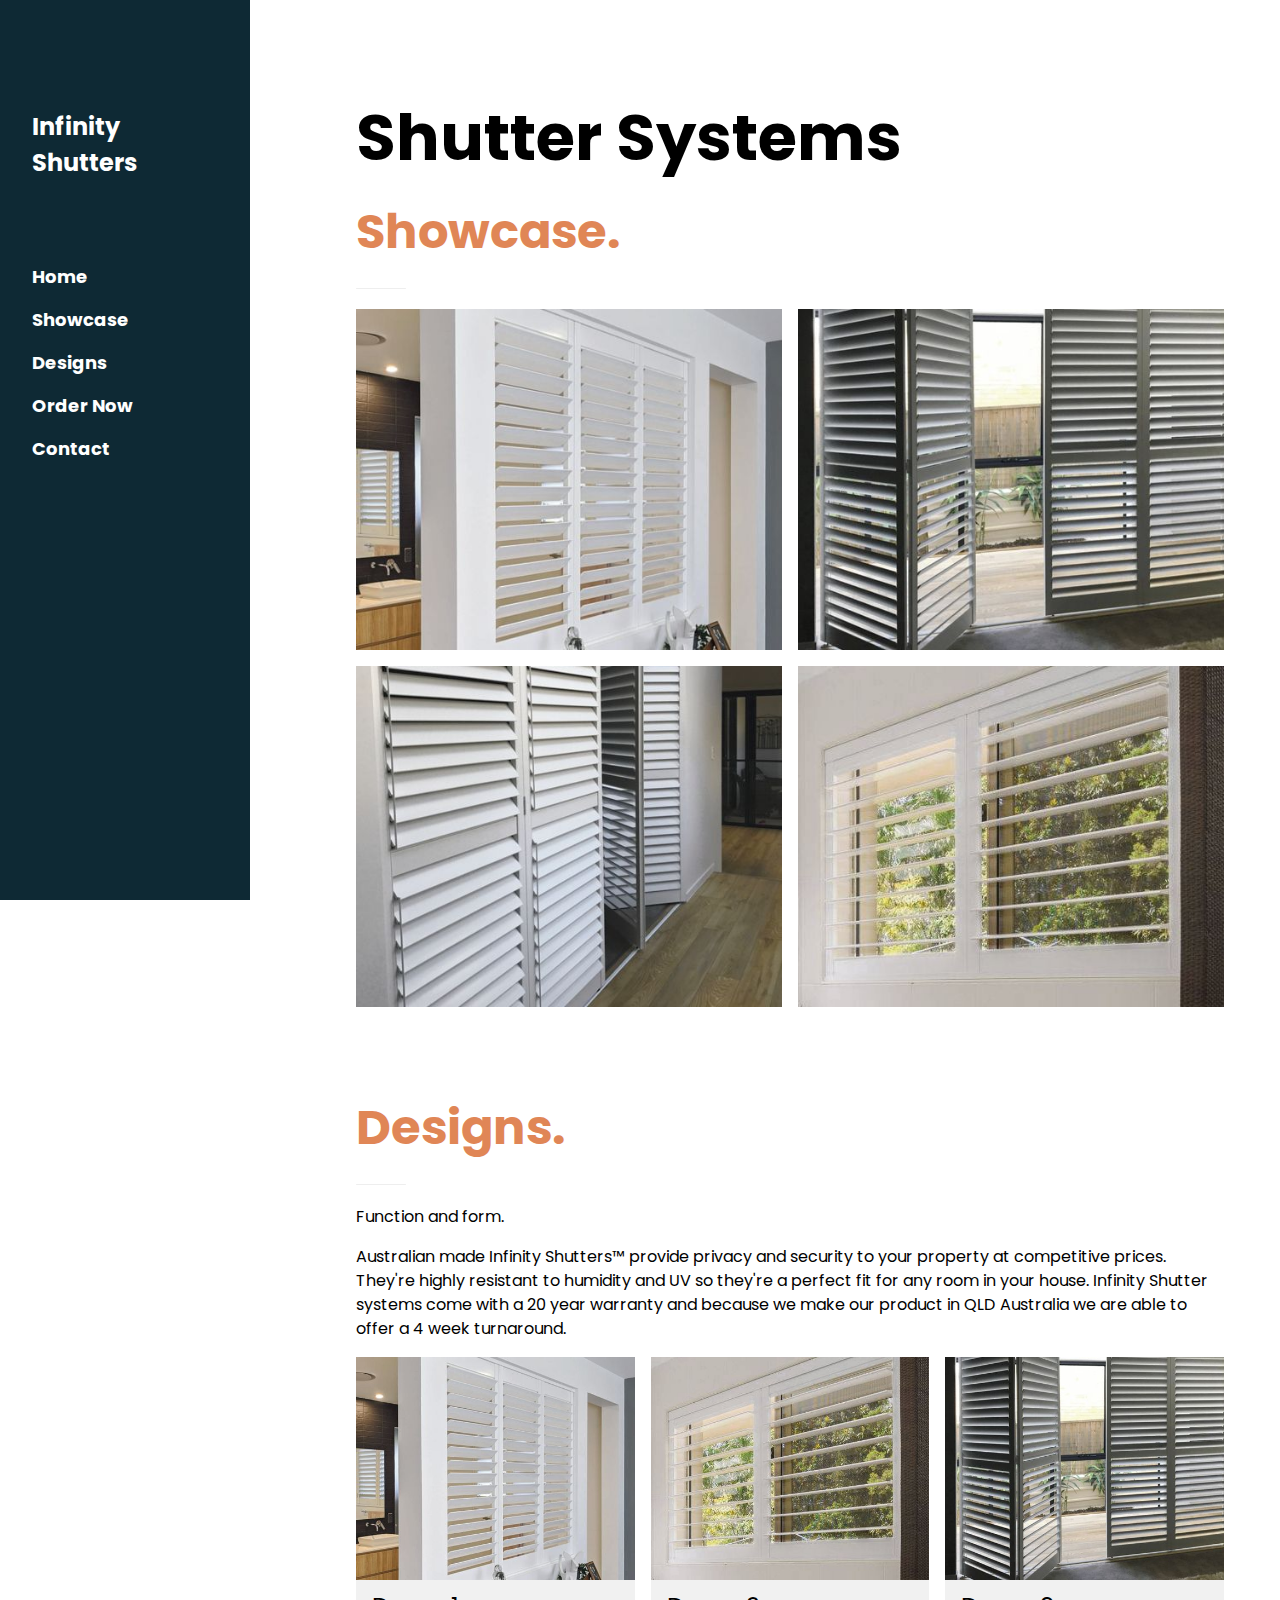
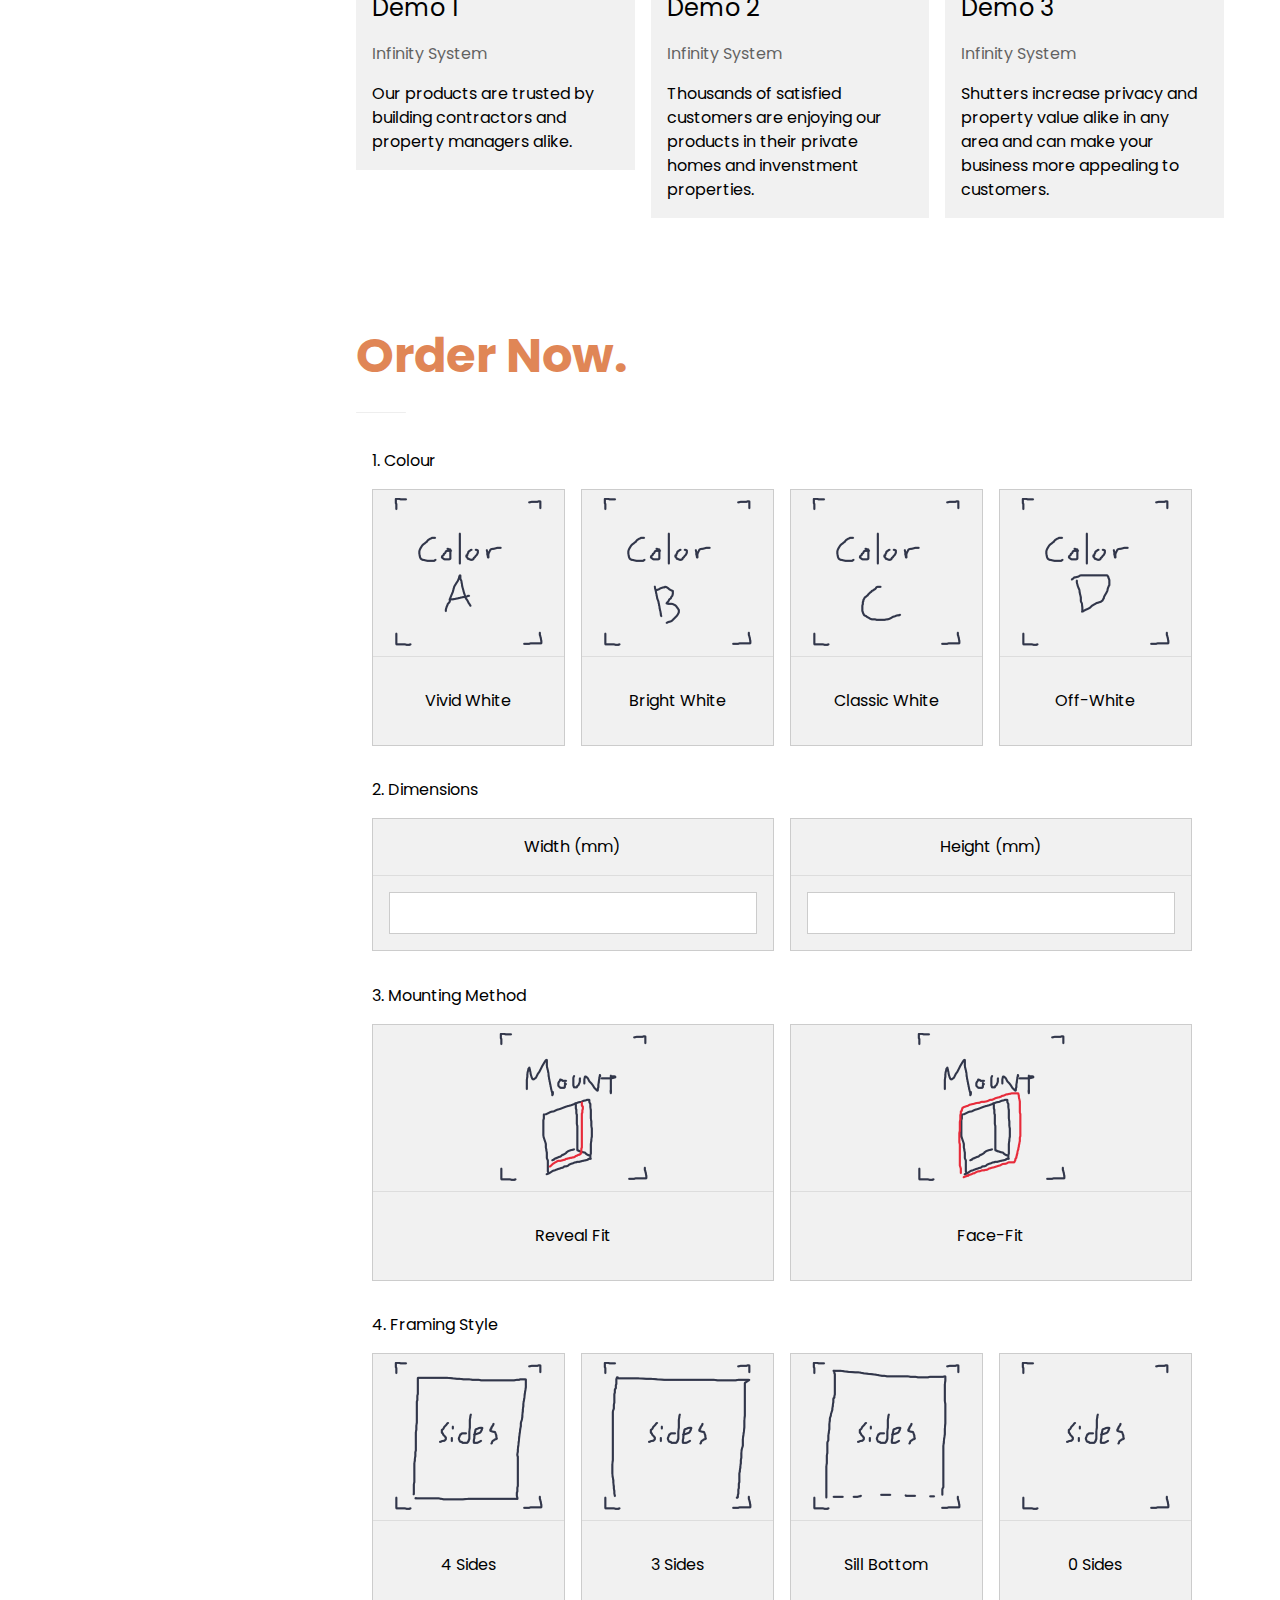
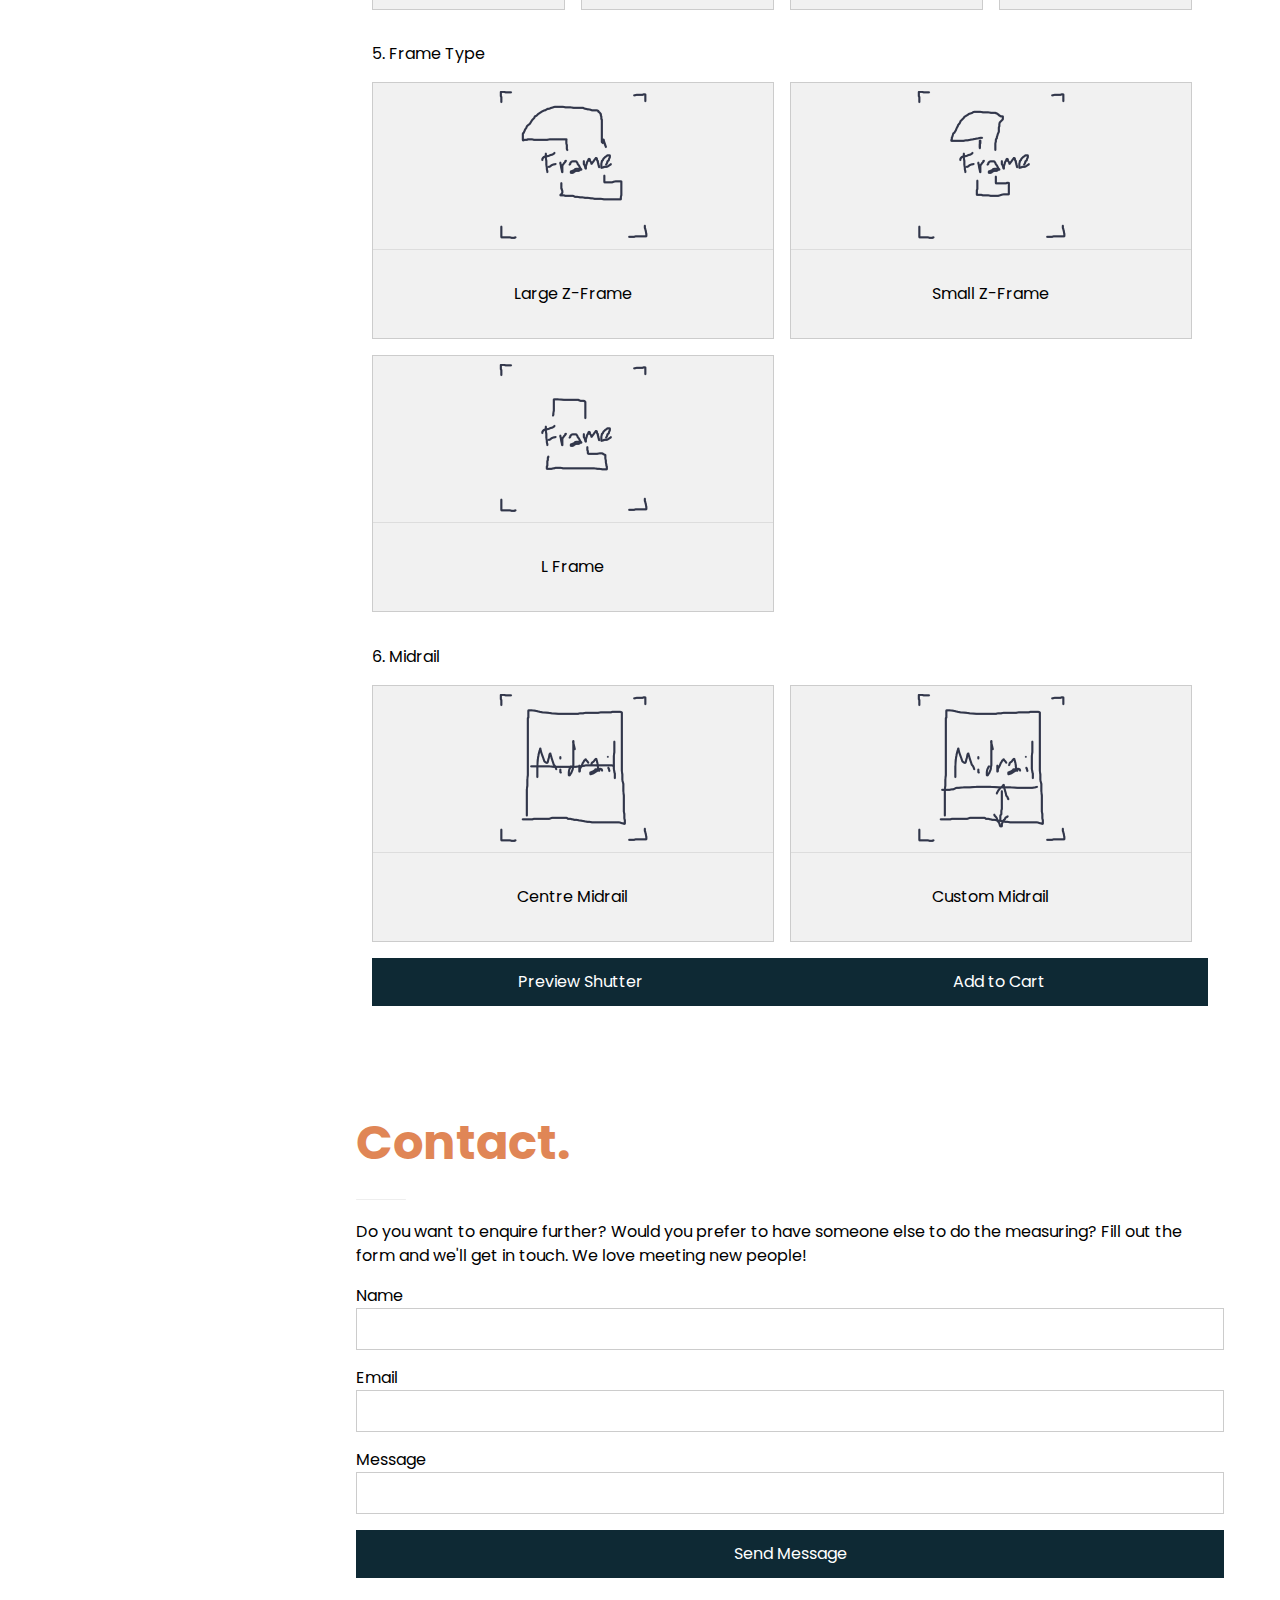
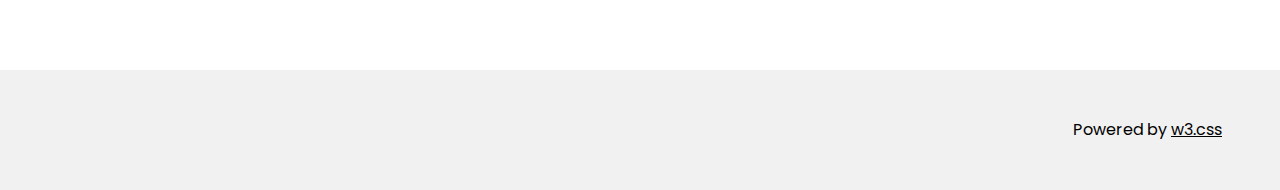
==== commit 05131362: "Add files via upload" ====
--- a/index.html
+++ b/index.html
@@ -57,25 +57,21 @@
     <!-- Photo grid (modal) -->
     <div class="w3-row-padding">
         <div class="w3-half">
-            <ul class="w3-ul">
-                <li>
-                    <img src="/img/thmb/inf1.jpg" style="width:100%" onclick="onClick(this)" alt="Lift-in shutters used to increase the privacy of a bathroom">
-                </li>
-                <li>
-                    <img src="/img/thmb/inf2.jpg" style="width:100%" onclick="onClick(this)" alt="Sliding shutters used to reduce light levels">
-                </li>
-            </ul>
+            <div class="w3-margin-bottom">
+                <img src="/img/thmb/inf1.jpg" style="width:100%" onclick="onClick(this)" alt="Lift-in shutters used to increase the privacy of a bathroom">
+            </div>
+            <div>
+                <img src="/img/thmb/inf2.jpg" style="width:100%" onclick="onClick(this)" alt="Sliding shutters used to reduce light levels">
+            </div>
         </div>
 
         <div class="w3-half">
-            <ul class="w3-ul">
-                <li>
-                    <img src="/img/thmb/inf3.jpg" style="width:100%" onclick="onClick(this)" alt="Sliding shutters work great as a space divider">
-                </li>
-                <li>
-                    <img src="/img/thmb/inf4.jpg" style="width:100%" onclick="onClick(this)" alt="Hinged shutters in a bathroom">
-                </li>
-            </ul>
+            <div class="w3-margin-bottom">
+                <img src="/img/thmb/inf3.jpg" style="width:100%" onclick="onClick(this)" alt="Sliding shutters work great as a space divider">
+            </div>
+            <div>
+                <img src="/img/thmb/inf4.jpg" style="width:100%" onclick="onClick(this)" alt="Hinged shutters in a bathroom">
+            </div>
         </div>
     </div>
 
@@ -425,6 +421,16 @@
             </div>
         </div>
 
+        <!-- Add to Cart-->
+        <div class="w3-container">
+            <div class="w3-half">
+            <button type="submit" class="w3-button w3-block w3-padding-large theme-color w3-margin-bottom">Preview Shutter</button>
+            </div>
+            <div class="w3-half">
+                <button type="submit" class="w3-button w3-block w3-padding-large theme-color w3-margin-bottom">Add to Cart</button>
+            </div>
+        </div>
+
     </div>
     
     <!-- Contact -->
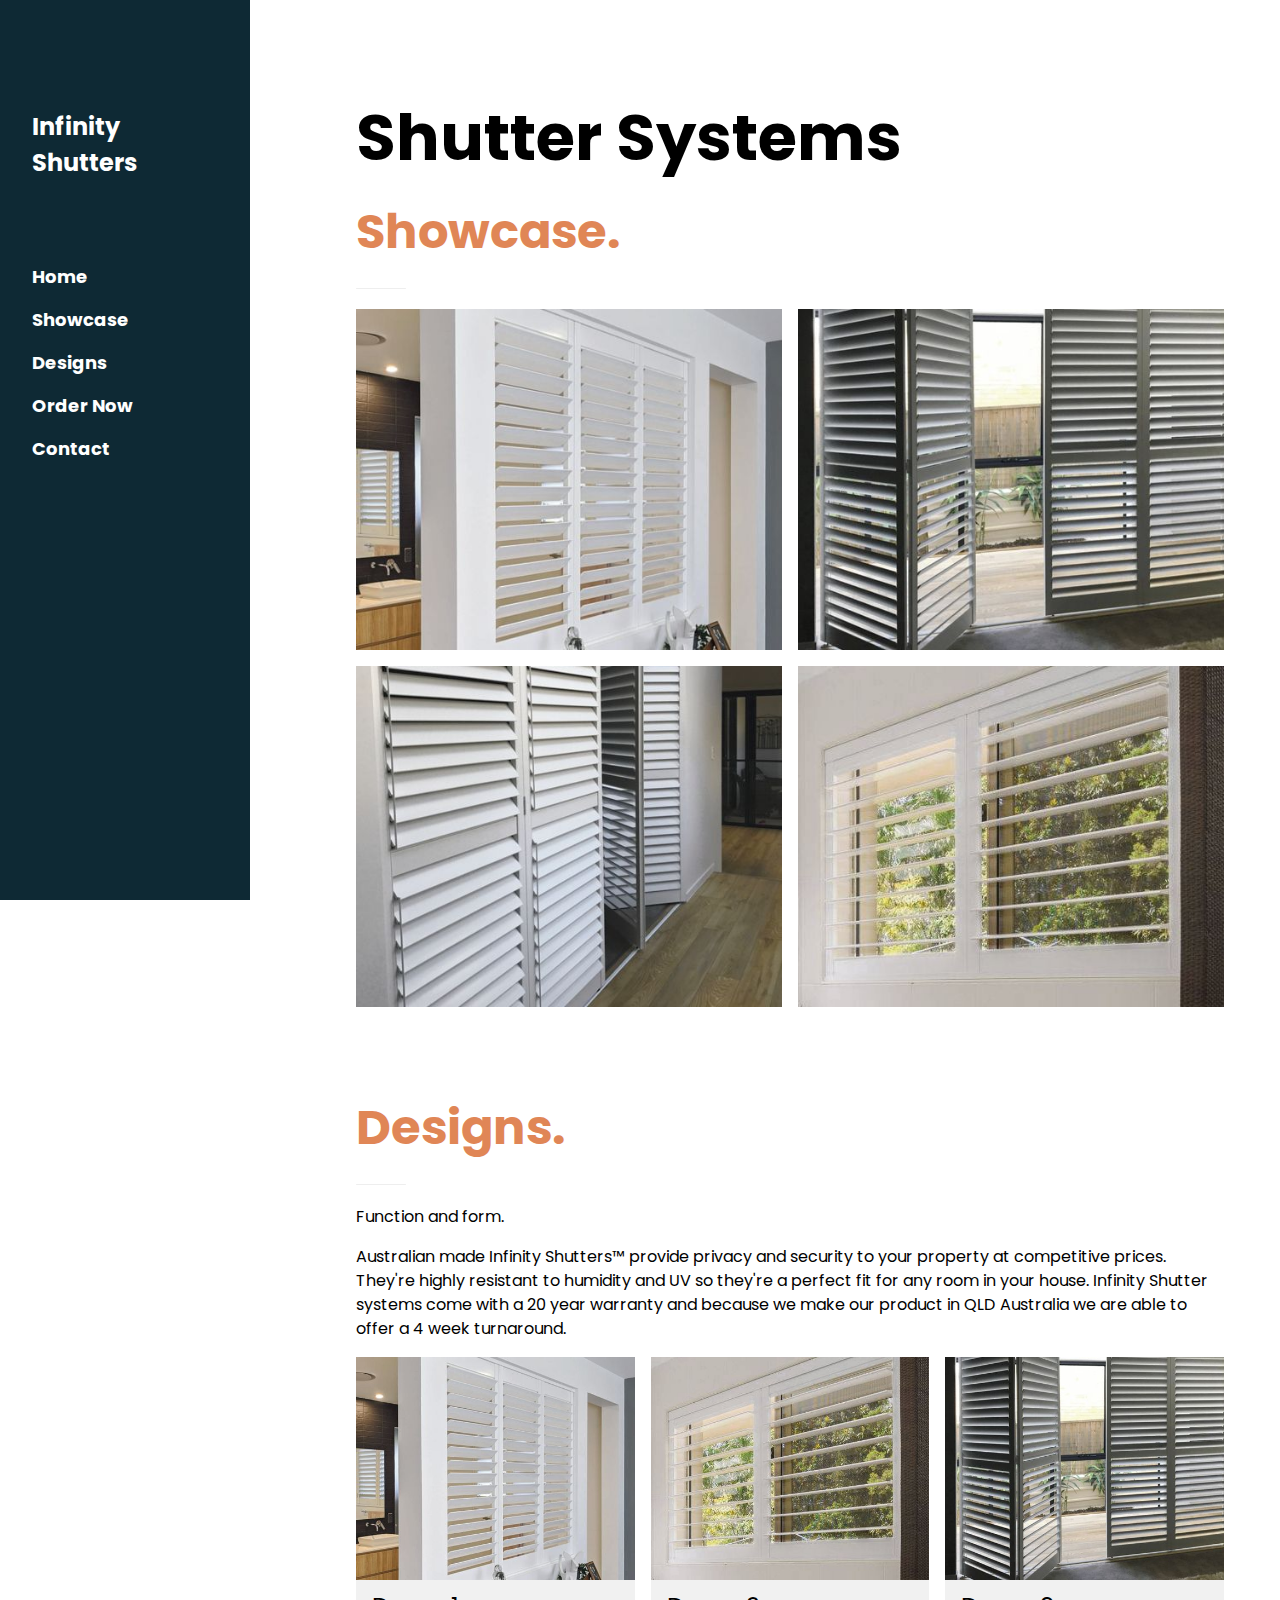
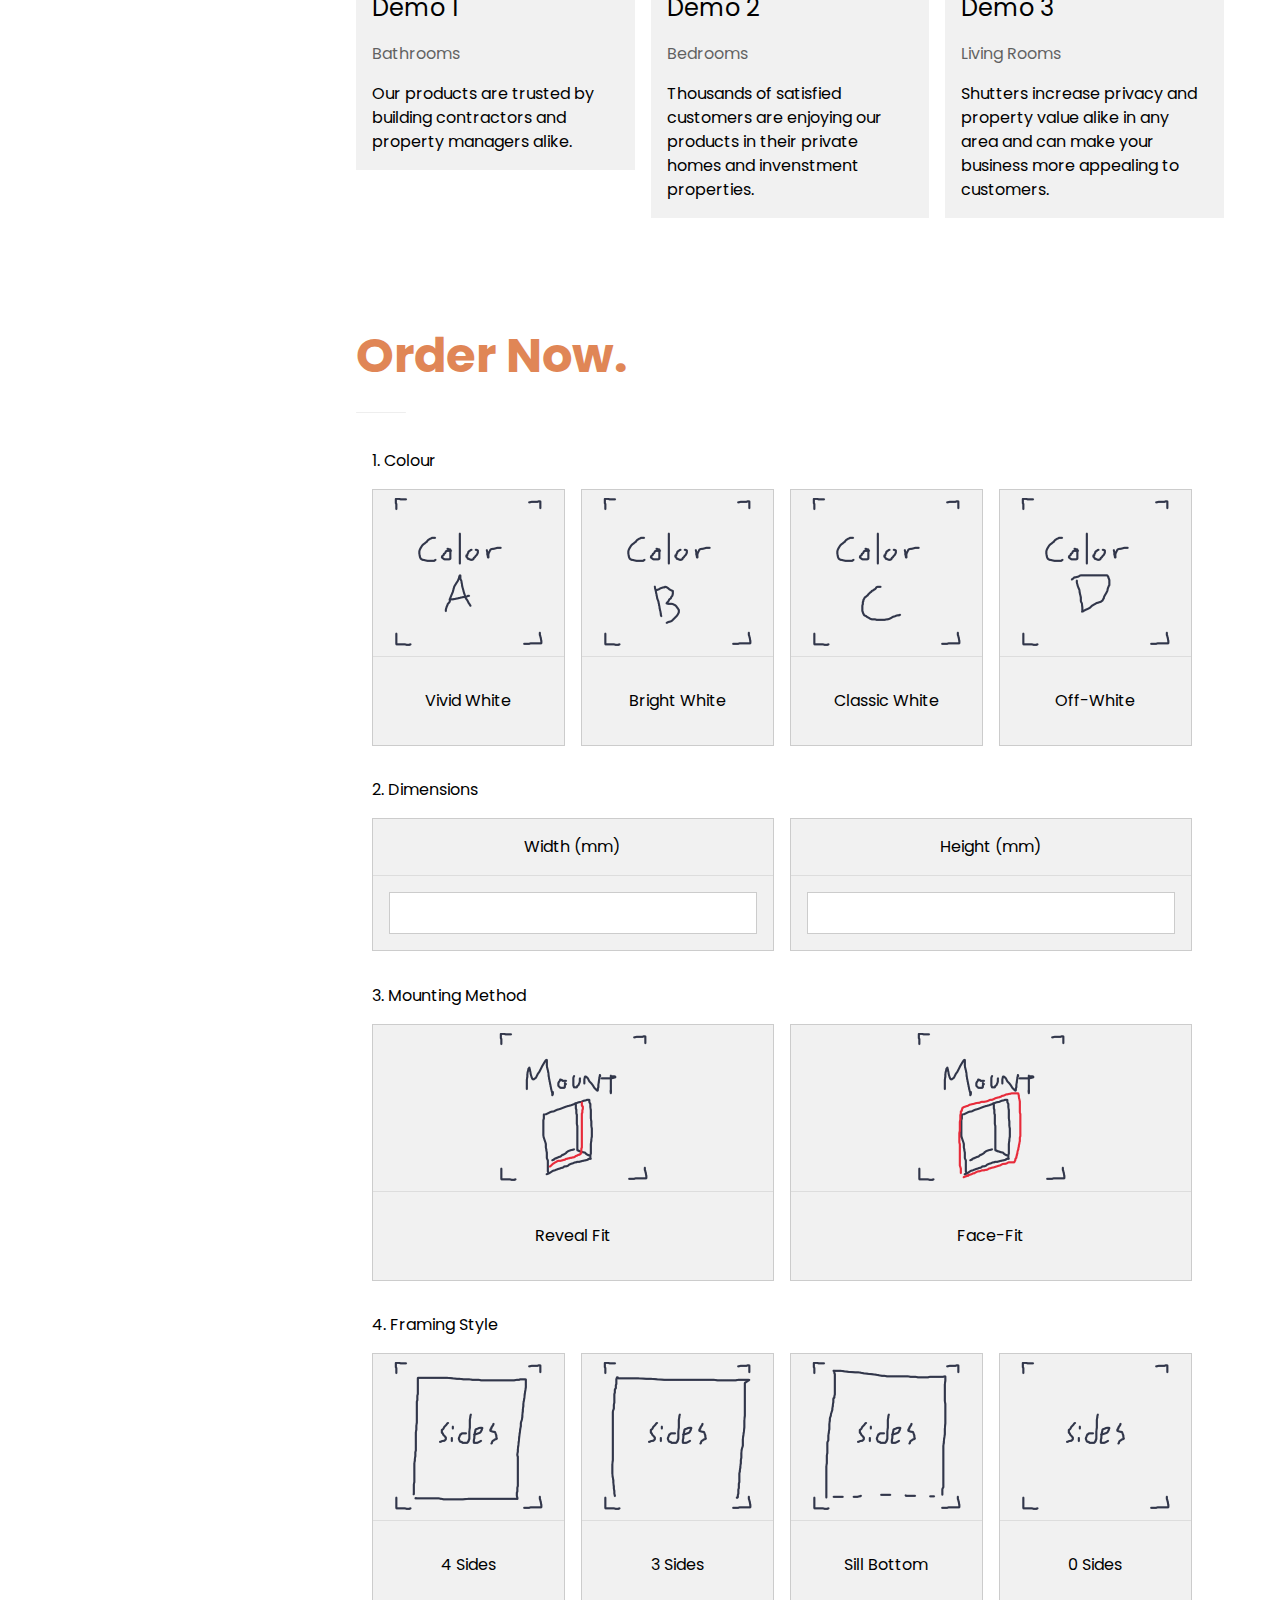
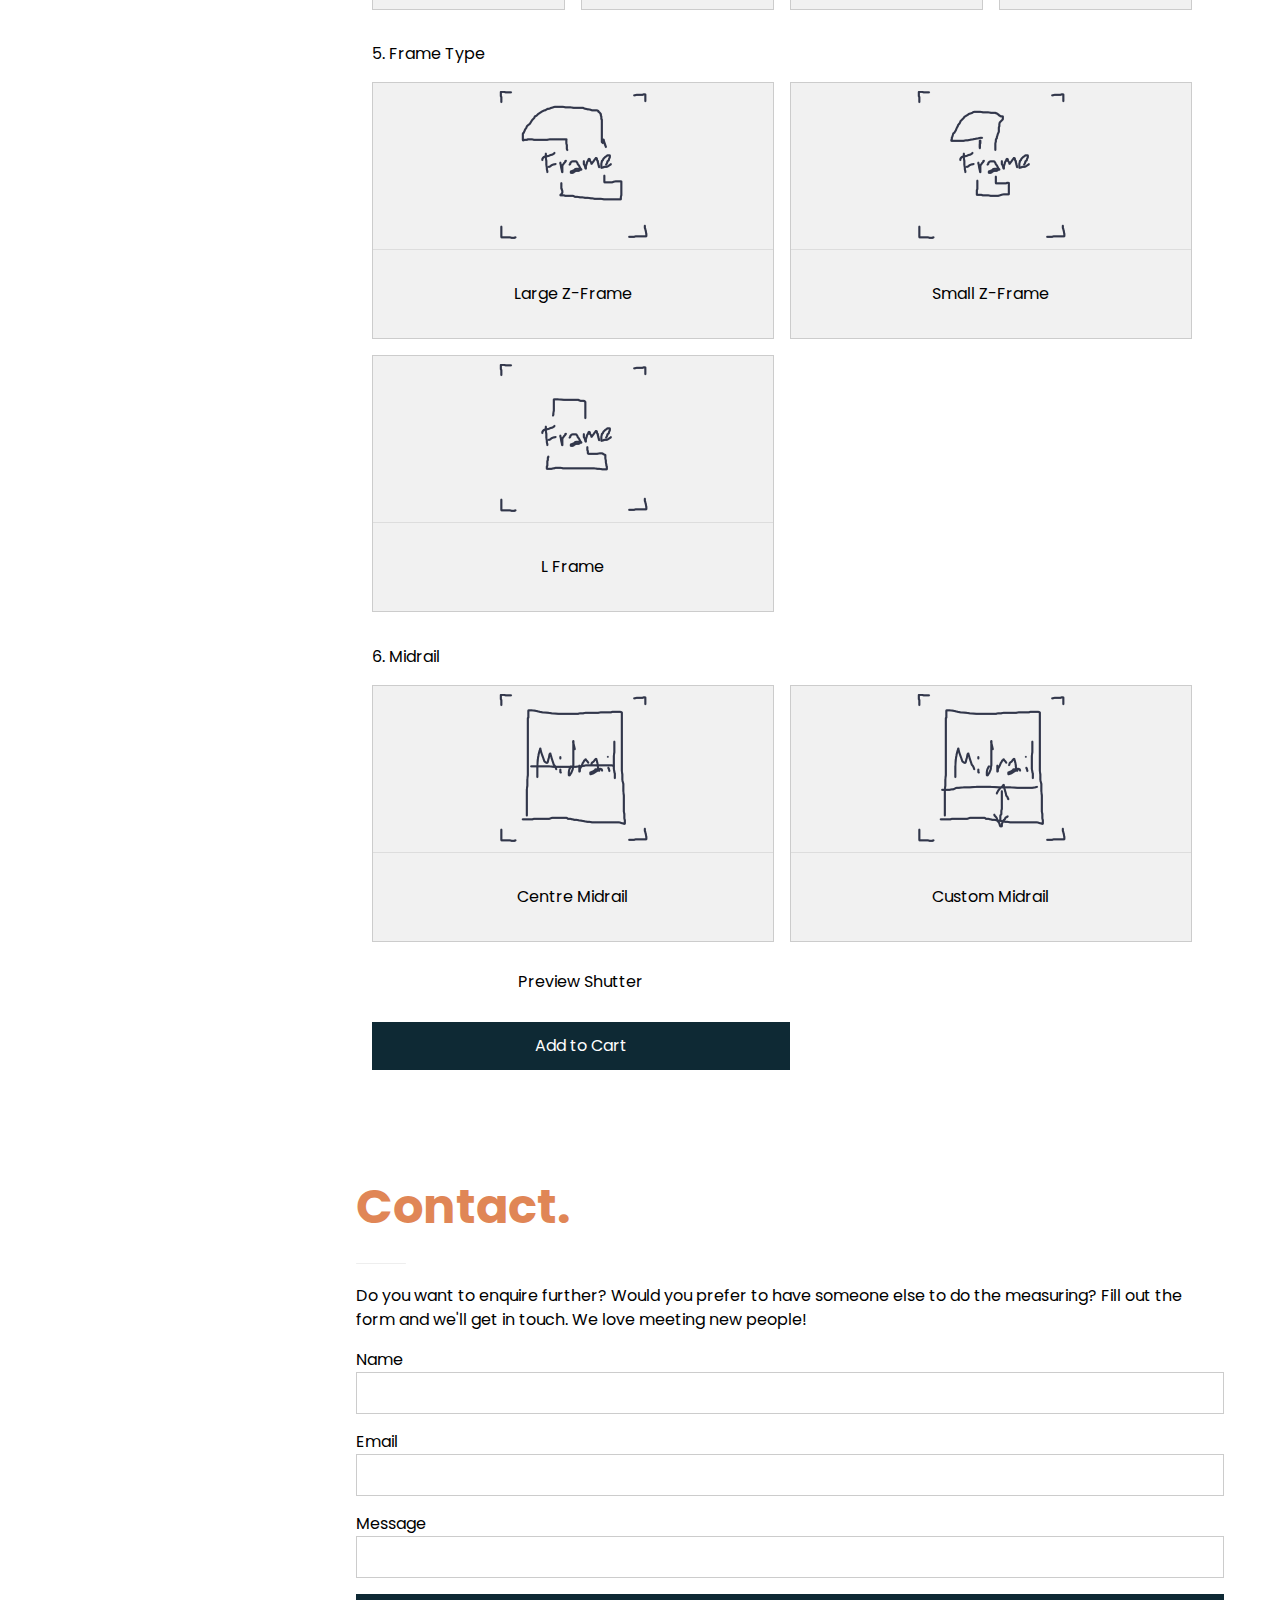
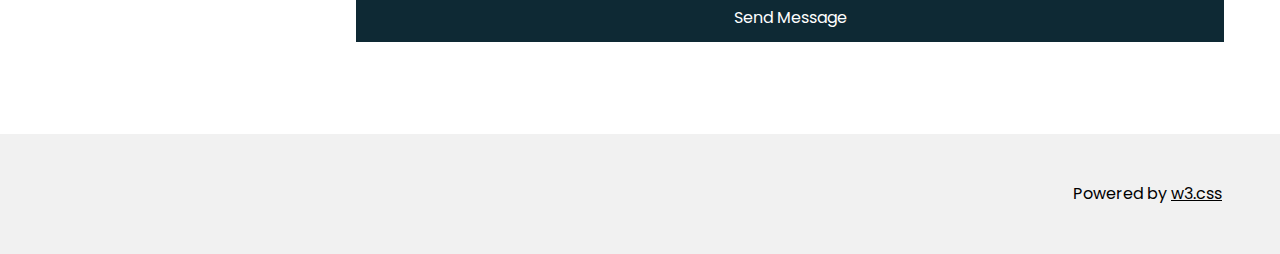
==== commit a4504ef2: "Add files via upload" ====
--- a/index.html
+++ b/index.html
@@ -103,7 +103,7 @@
             <img src="/img/thmb/inf1.jpg" alt="productdemo 1" style="width:100%">
             <div class="w3-container">
             <h3>Demo 1</h3>
-            <p class="w3-opacity">Infinity System</p>
+            <p class="w3-opacity">Bathrooms</p>
             <p>Our products are trusted by building contractors and property managers alike.</p>
             </div>
         </div>
@@ -113,7 +113,7 @@
             <img src="/img/thmb/inf4.jpg" alt="productdemo 2" style="width:100%">
             <div class="w3-container">
             <h3>Demo 2</h3>
-            <p class="w3-opacity">Infinity System</p>
+            <p class="w3-opacity">Bedrooms</p>
             <p>Thousands of satisfied customers are enjoying our products in their private homes and invenstment properties.</p>
             </div>
         </div>
@@ -123,7 +123,7 @@
             <img src="/img/thmb/inf3.jpg" alt="productdemo 3" style="width:100%">
             <div class="w3-container">
             <h3>Demo 3</h3>
-            <p class="w3-opacity">Infinity System</p>
+            <p class="w3-opacity">Living Rooms</p>
             <p>Shutters increase privacy and property value alike in any area and can make your business more appealing to customers.</p>
             </div>
         </div>
@@ -423,8 +423,8 @@
 
         <!-- Add to Cart-->
         <div class="w3-container">
-            <div class="w3-half">
-            <button type="submit" class="w3-button w3-block w3-padding-large theme-color w3-margin-bottom">Preview Shutter</button>
+            <div class="w3-half w3-margin-right">
+                <button type="submit" class="w3-button w3-block w3-padding-large theme-color-alt w3-margin-bottom">Preview Shutter</button>
             </div>
             <div class="w3-half">
                 <button type="submit" class="w3-button w3-block w3-padding-large theme-color w3-margin-bottom">Add to Cart</button>
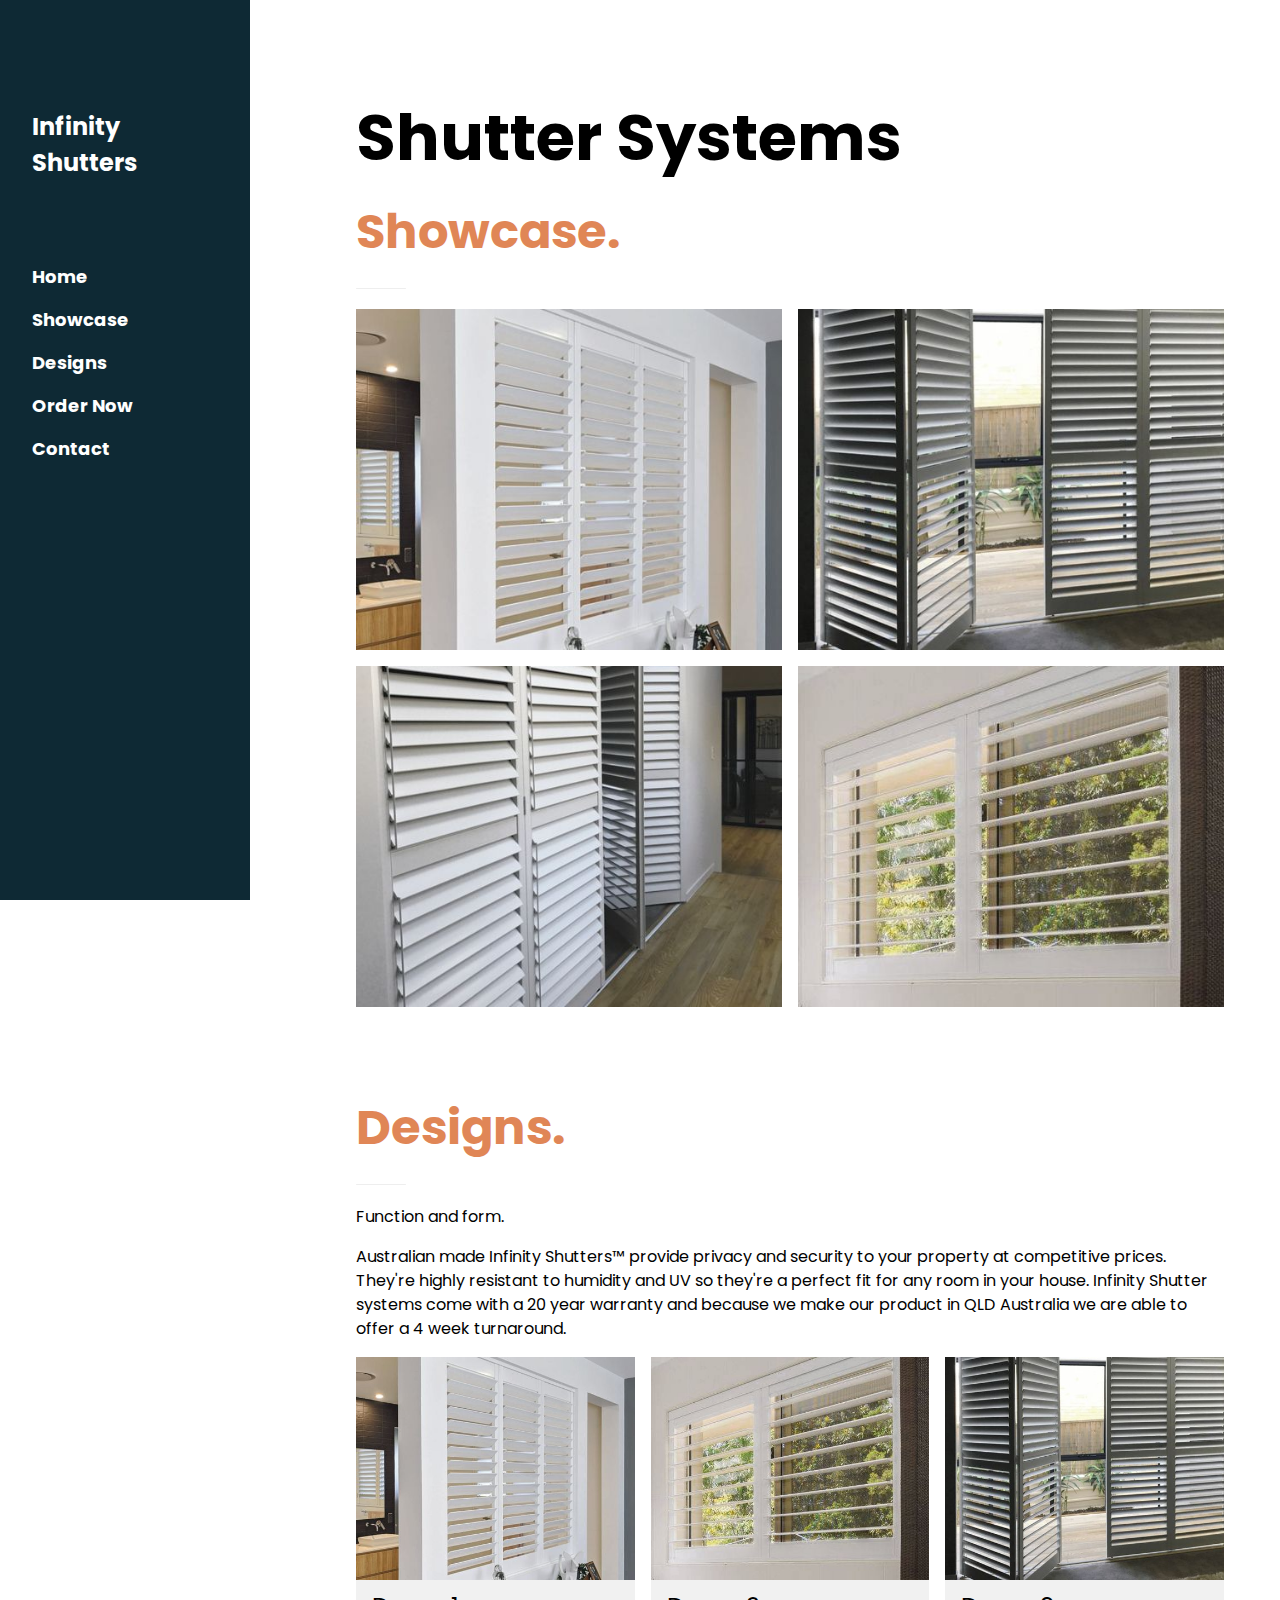
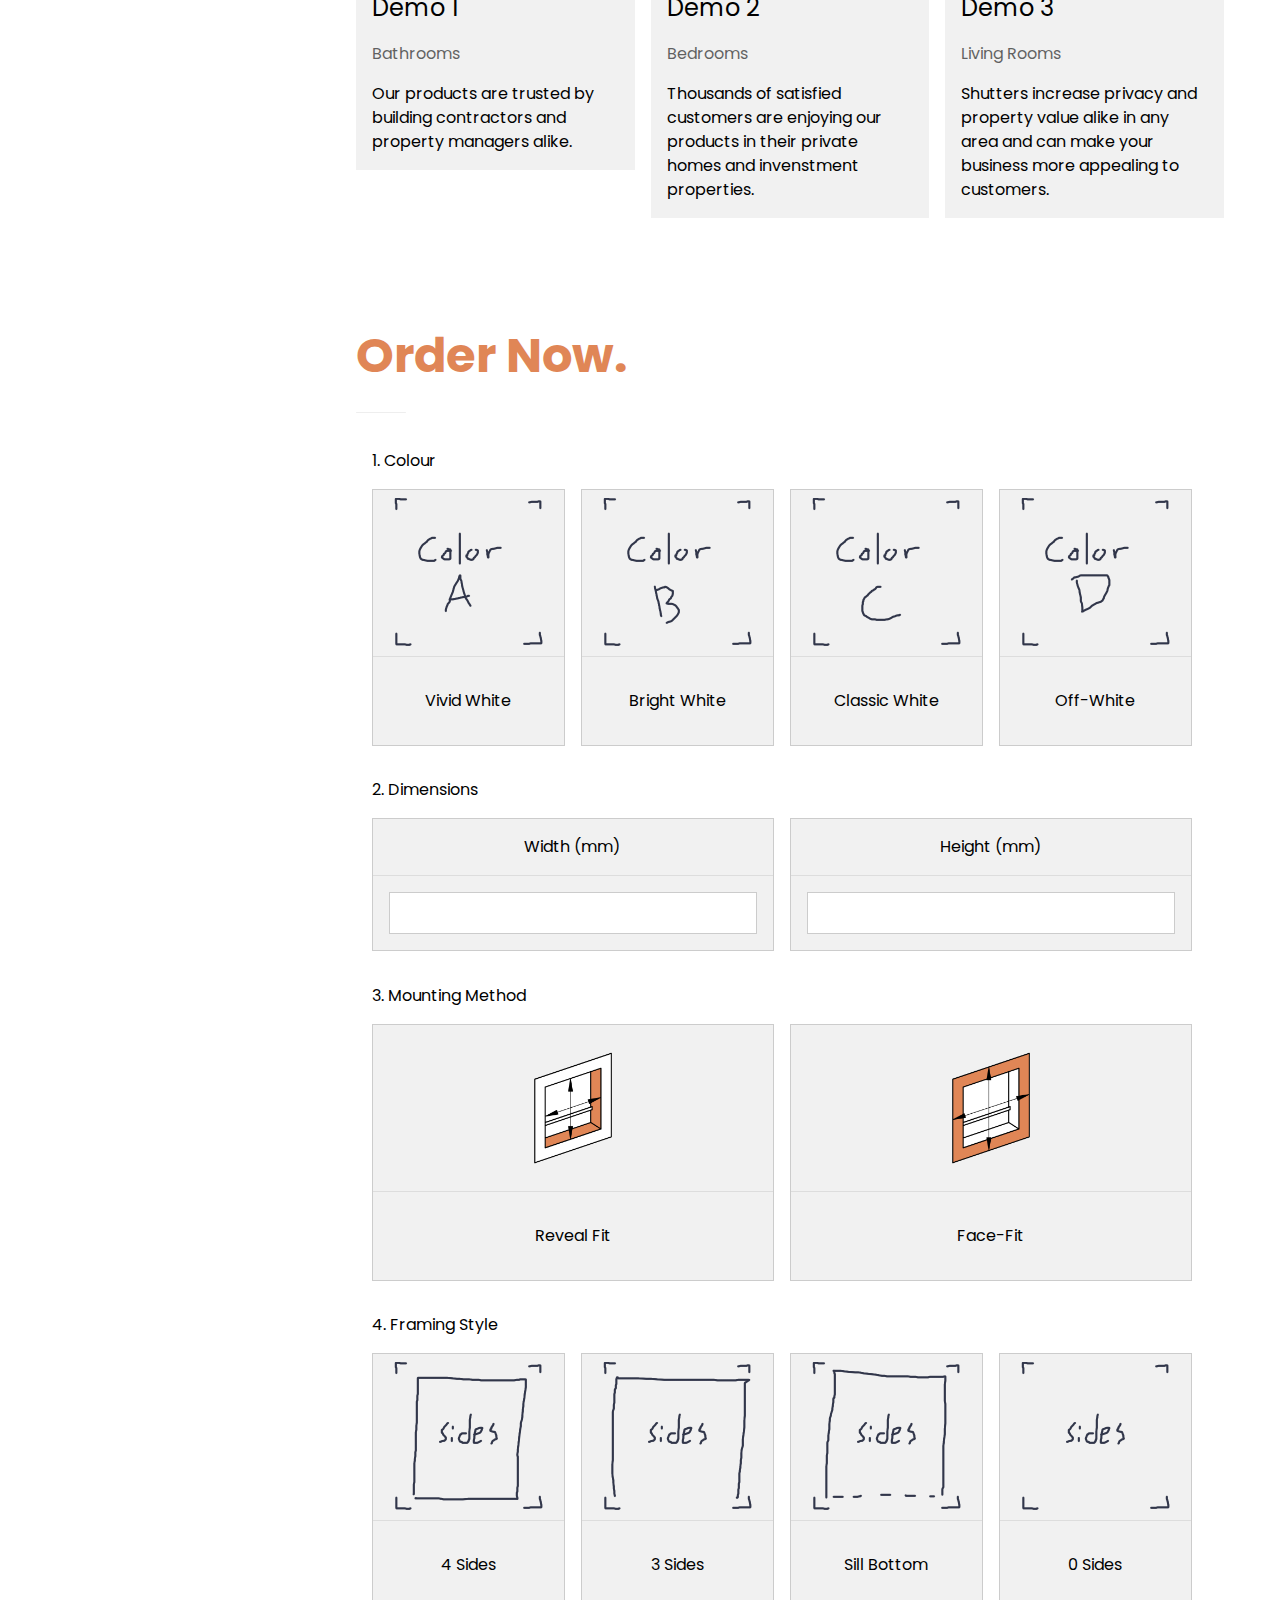
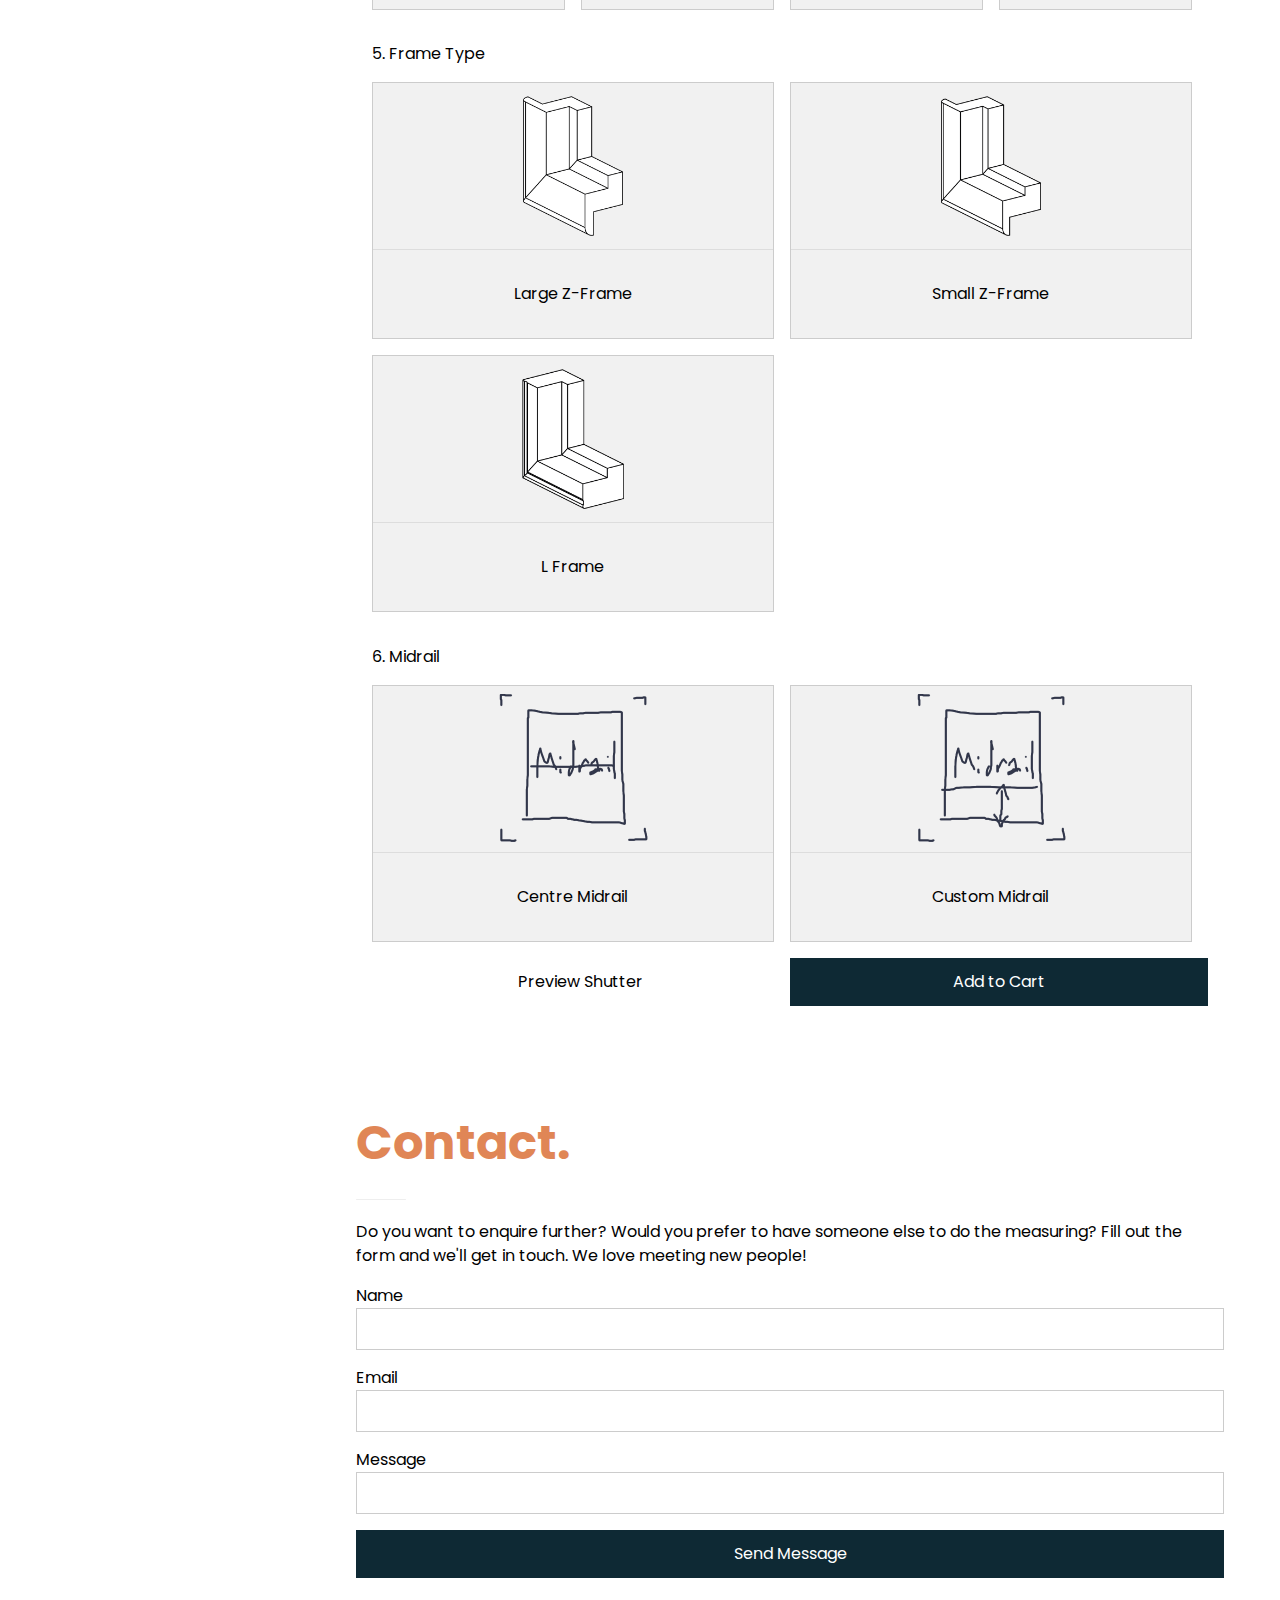
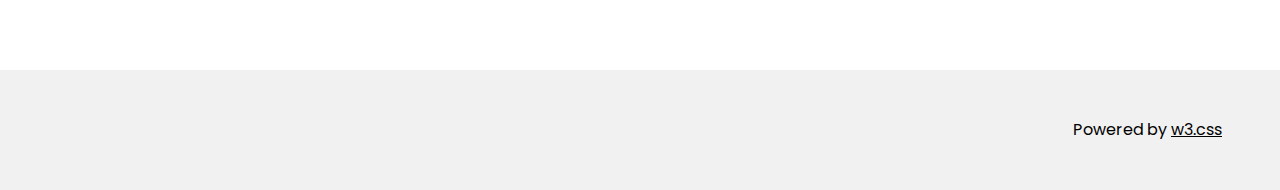
==== commit 7ed516c8: "Add files via upload" ====
--- a/index.html
+++ b/index.html
@@ -216,7 +216,7 @@
             <div class="w3-half w3-margin-bottom">
                 <ul class="w3-ul w3-light-grey w3-center w3-border w3-margin-right">
                     <li>
-                        <img src="/img/options/mount_a.png" style="width: 150px; height: 150px" onclick="" alt="reveal-fit">
+                        <img src="/img/assets/mounts/reveal.png" style="width: 150px; height: 150px" onclick="" alt="reveal-fit">
                     </li>
                     <li class="w3-padding-16">
                         <p>Reveal Fit</p>
@@ -227,7 +227,7 @@
             <div class="w3-half w3-margin-bottom">
                 <ul class="w3-ul w3-light-grey w3-center w3-border w3-margin-right">
                     <li>
-                        <img src="/img/options/mount_b.png" style="width: 150px; height: 150px" onclick="" alt="face-fit">
+                        <img src="/img/assets/mounts/face.png" style="width: 150px; height: 150px" onclick="" alt="face-fit">
                     </li>
                     <li class="w3-padding-16">
                         <p>Face-Fit</p>
@@ -296,7 +296,7 @@
                 <div class="w3-half w3-margin-bottom">
                     <ul class="w3-ul w3-light-grey w3-center w3-border w3-margin-right">
                         <li>
-                            <img src="/img/options/frame_a.png" style="width: 150px; height: 150px" onclick="" alt="large Z">
+                            <img src="/img/assets/frames/LZ.png" style="width: 150px; height: 150px" onclick="" alt="large Z">
                         </li>
                         <li class="w3-padding-16">
                             <p>Large Z-Frame</p>
@@ -306,7 +306,7 @@
                 <div class="w3-half w3-margin-bottom">
                     <ul class="w3-ul w3-light-grey w3-center w3-border w3-margin-right">
                         <li>
-                            <img src="/img/options/frame_b.png" style="width: 150px; height: 150px" onclick="" alt="small Z">
+                            <img src="/img/assets/frames/SZ.png" style="width: 150px; height: 150px" onclick="" alt="small Z">
                         </li>
                         <li class="w3-padding-16">
                             <p>Small Z-Frame</p>
@@ -316,7 +316,7 @@
                 <div class="w3-half w3-margin-bottom">
                     <ul class="w3-ul w3-light-grey w3-center w3-border w3-margin-right">
                         <li>
-                            <img src="/img/options/frame_c.png" style="width: 150px; height: 150px" onclick="" alt="reveal L">
+                            <img src="/img/assets/frames/L.png" style="width: 150px; height: 150px" onclick="" alt="reveal L">
                         </li>
                         <li class="w3-padding-16">
                             <p>L Frame</p>
@@ -330,7 +330,7 @@
                 <div class="w3-half w3-margin-bottom">
                     <ul class="w3-ul w3-light-grey w3-center w3-border w3-margin-right">
                         <li>
-                            <img src="/img/options/frame_d.png" style="width: 150px; height: 150px" onclick="" alt="large face fit L">
+                            <img src="/img/assets/frames/FFL.png" style="width: 150px; height: 150px" onclick="" alt="large face fit L">
                         </li>
                         <li class="w3-padding-16">
                             <p>Face-Fit Large L</p>
@@ -340,7 +340,7 @@
                 <div class="w3-half w3-margin-bottom">
                     <ul class="w3-ul w3-light-grey w3-center w3-border w3-margin-right">
                         <li>
-                            <img src="/img/options/frame_e.png" style="width: 150px; height: 150px" onclick="" alt="small face fit L">
+                            <img src="/img/assets/frames/FFS.png" style="width: 150px; height: 150px" onclick="" alt="small face fit L">
                         </li>
                         <li class="w3-padding-16">
                             <p>Face-Fit Small L</p>
@@ -423,7 +423,7 @@
 
         <!-- Add to Cart-->
         <div class="w3-container">
-            <div class="w3-half w3-margin-right">
+            <div class="w3-half">
                 <button type="submit" class="w3-button w3-block w3-padding-large theme-color-alt w3-margin-bottom">Preview Shutter</button>
             </div>
             <div class="w3-half">
